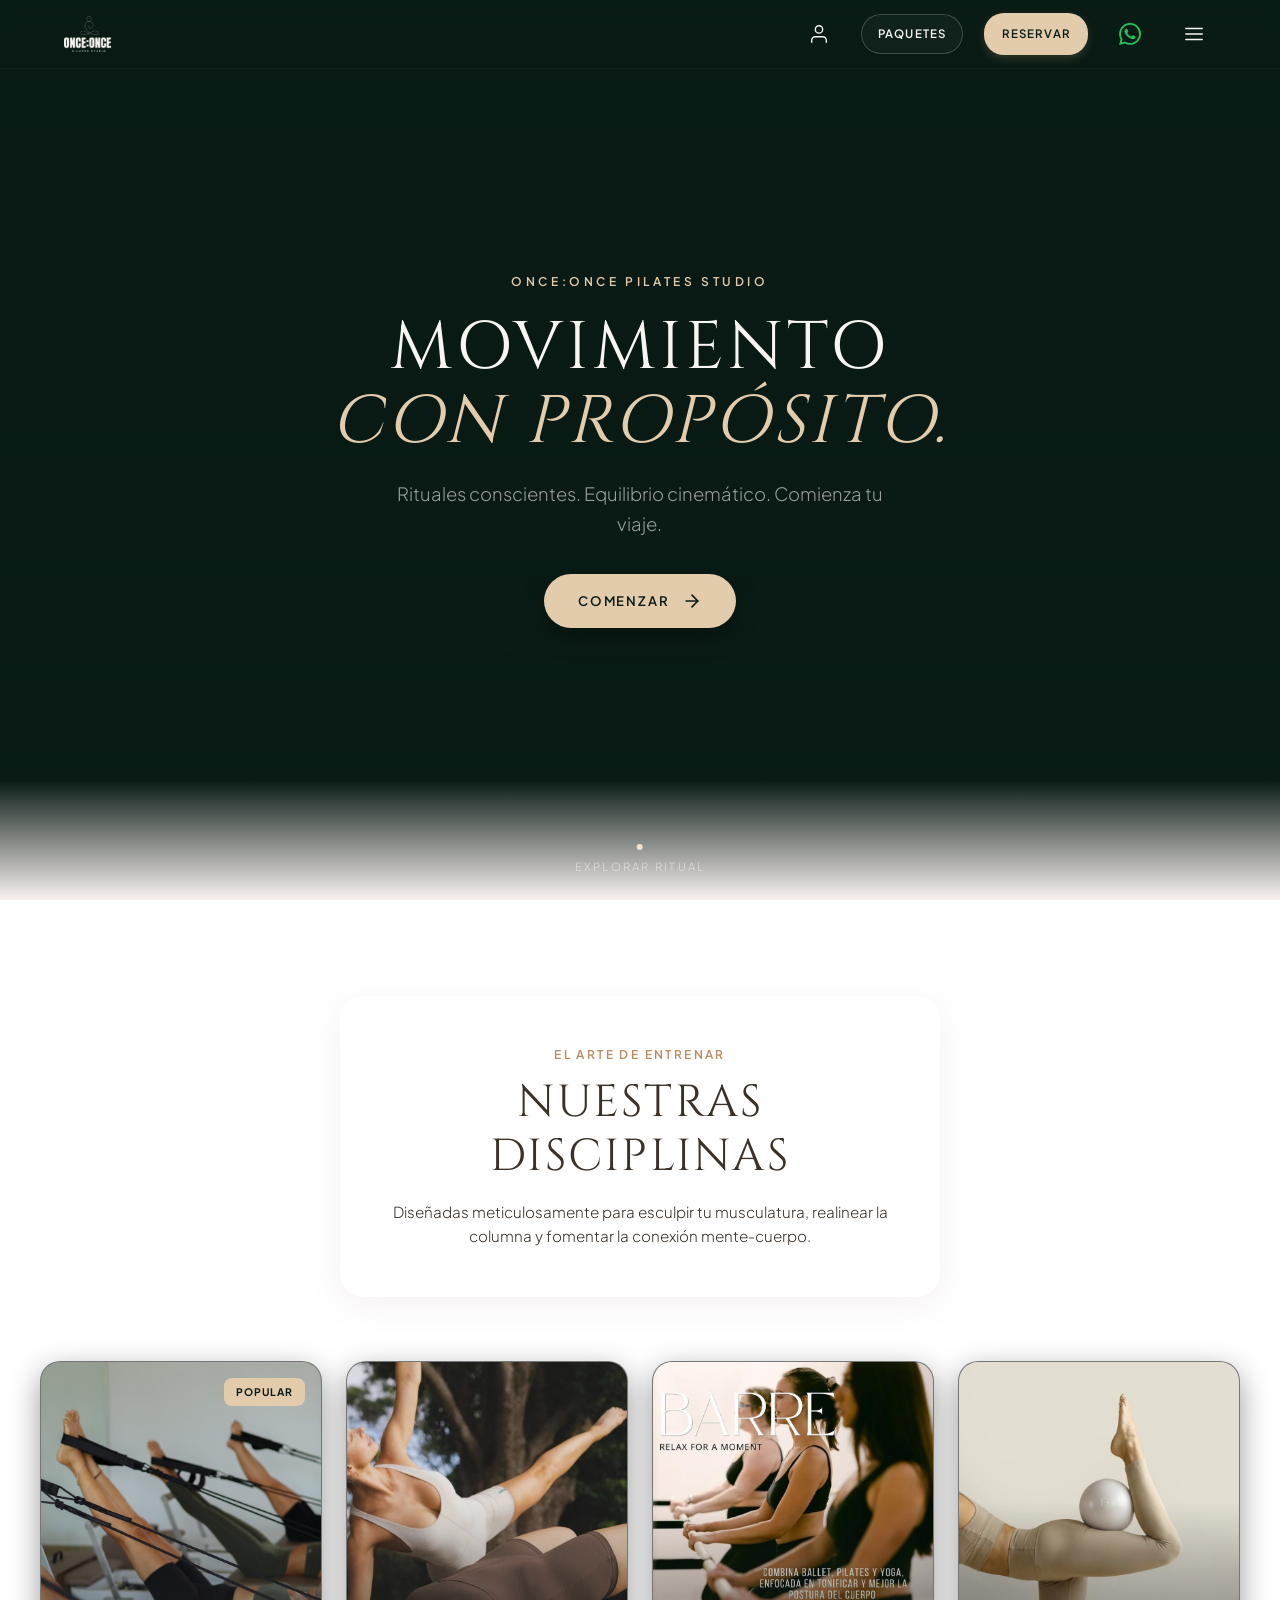
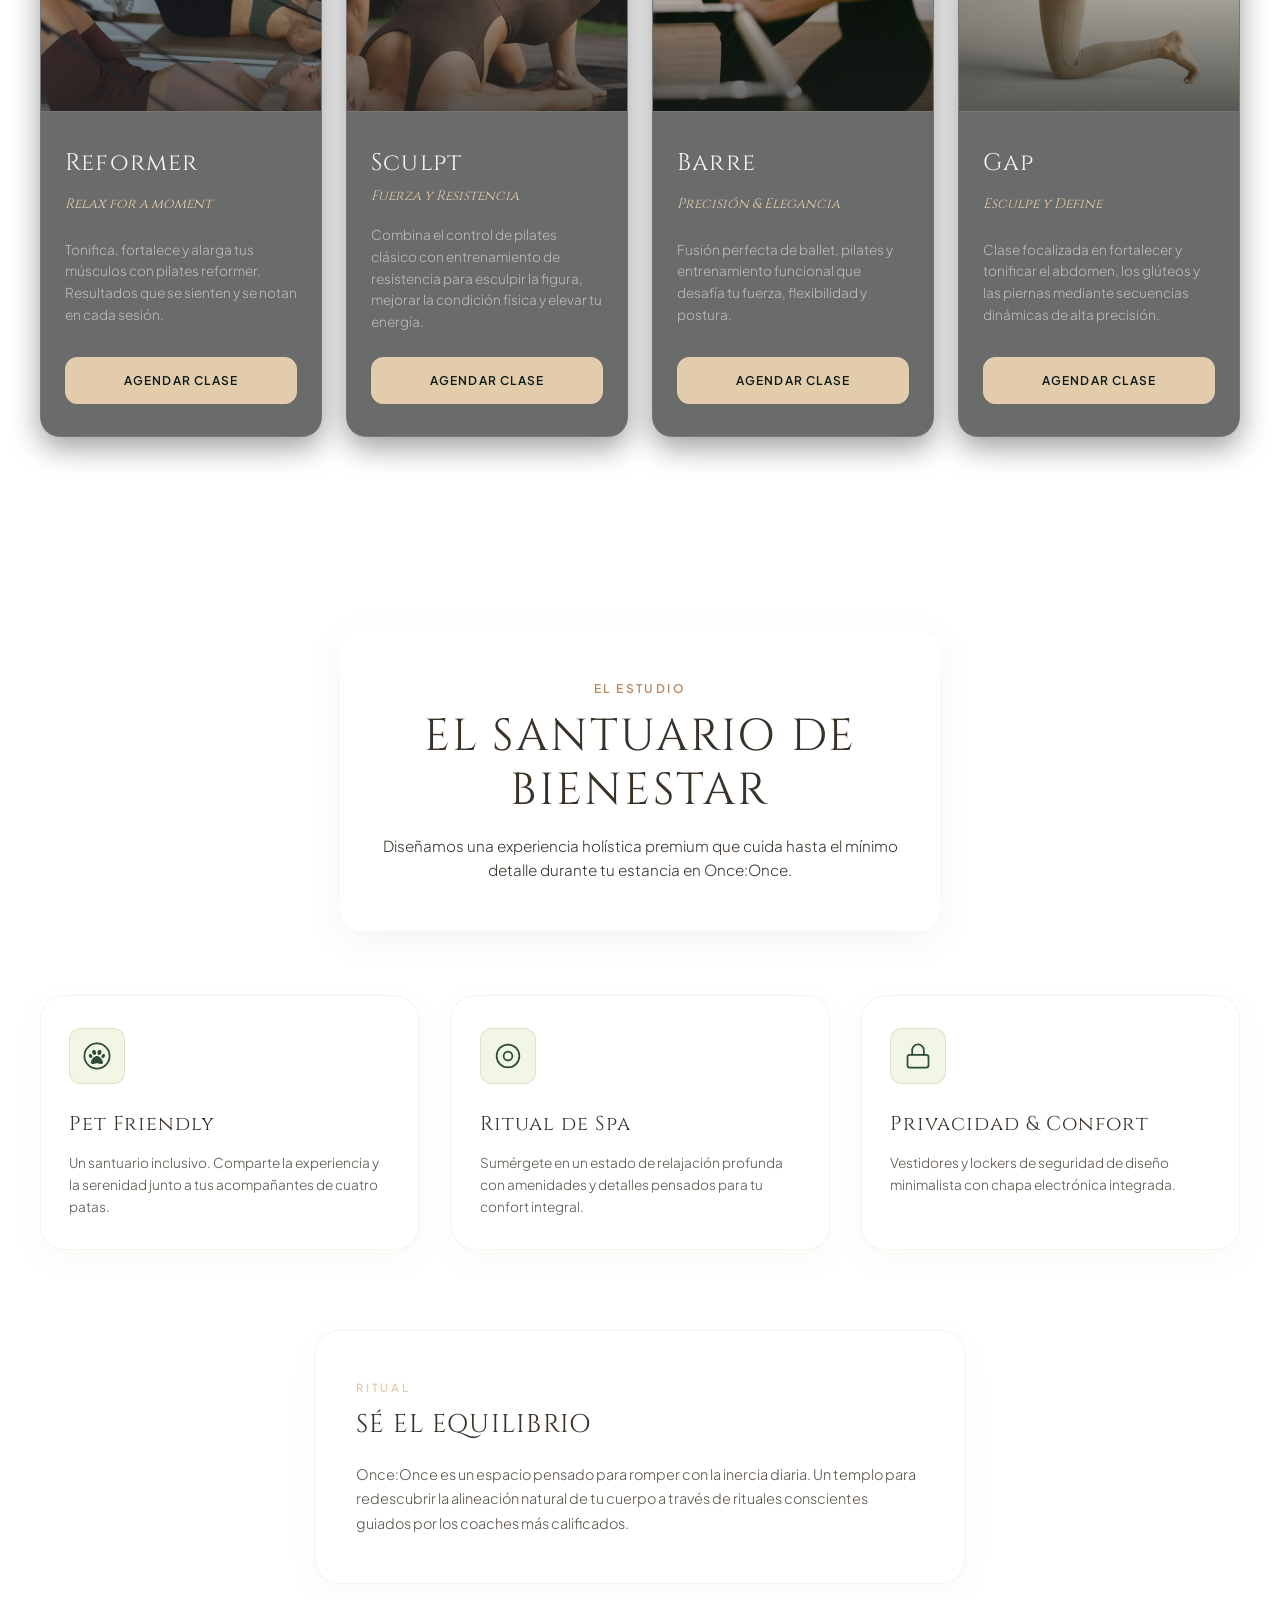
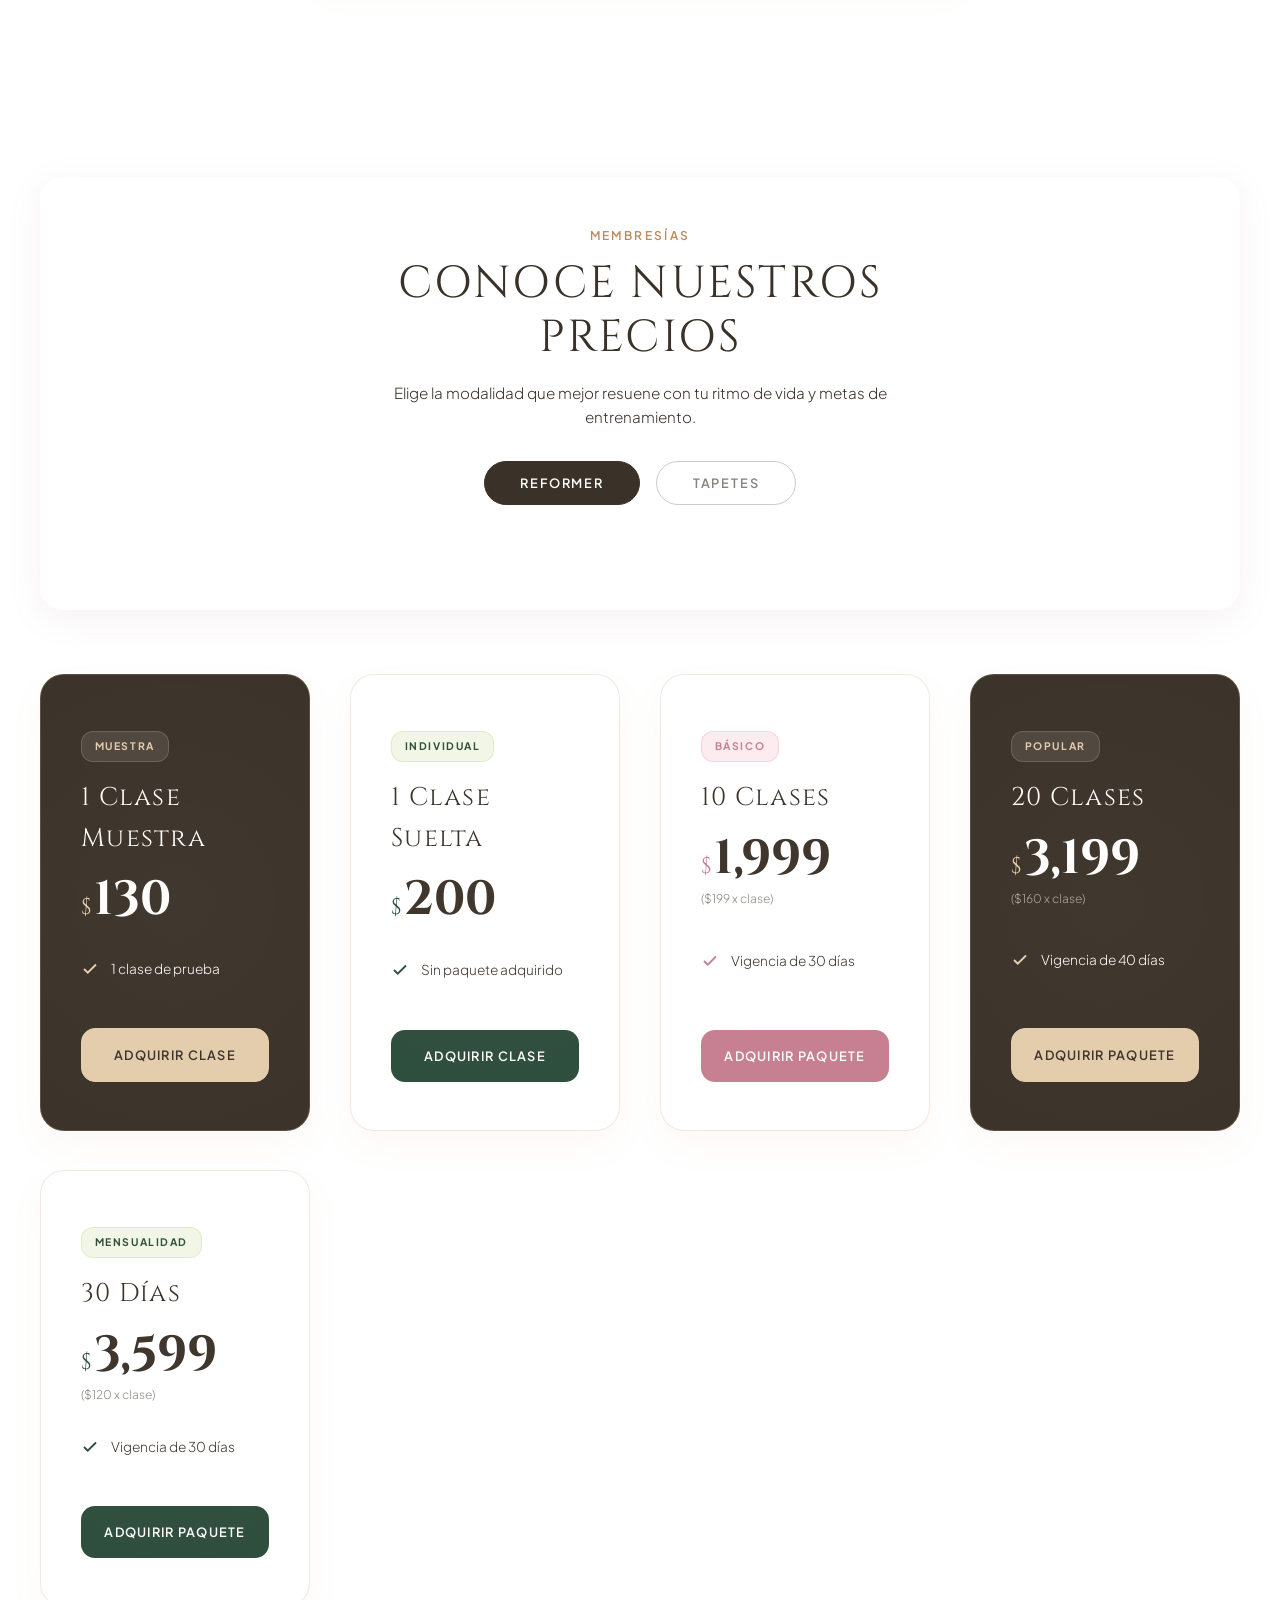
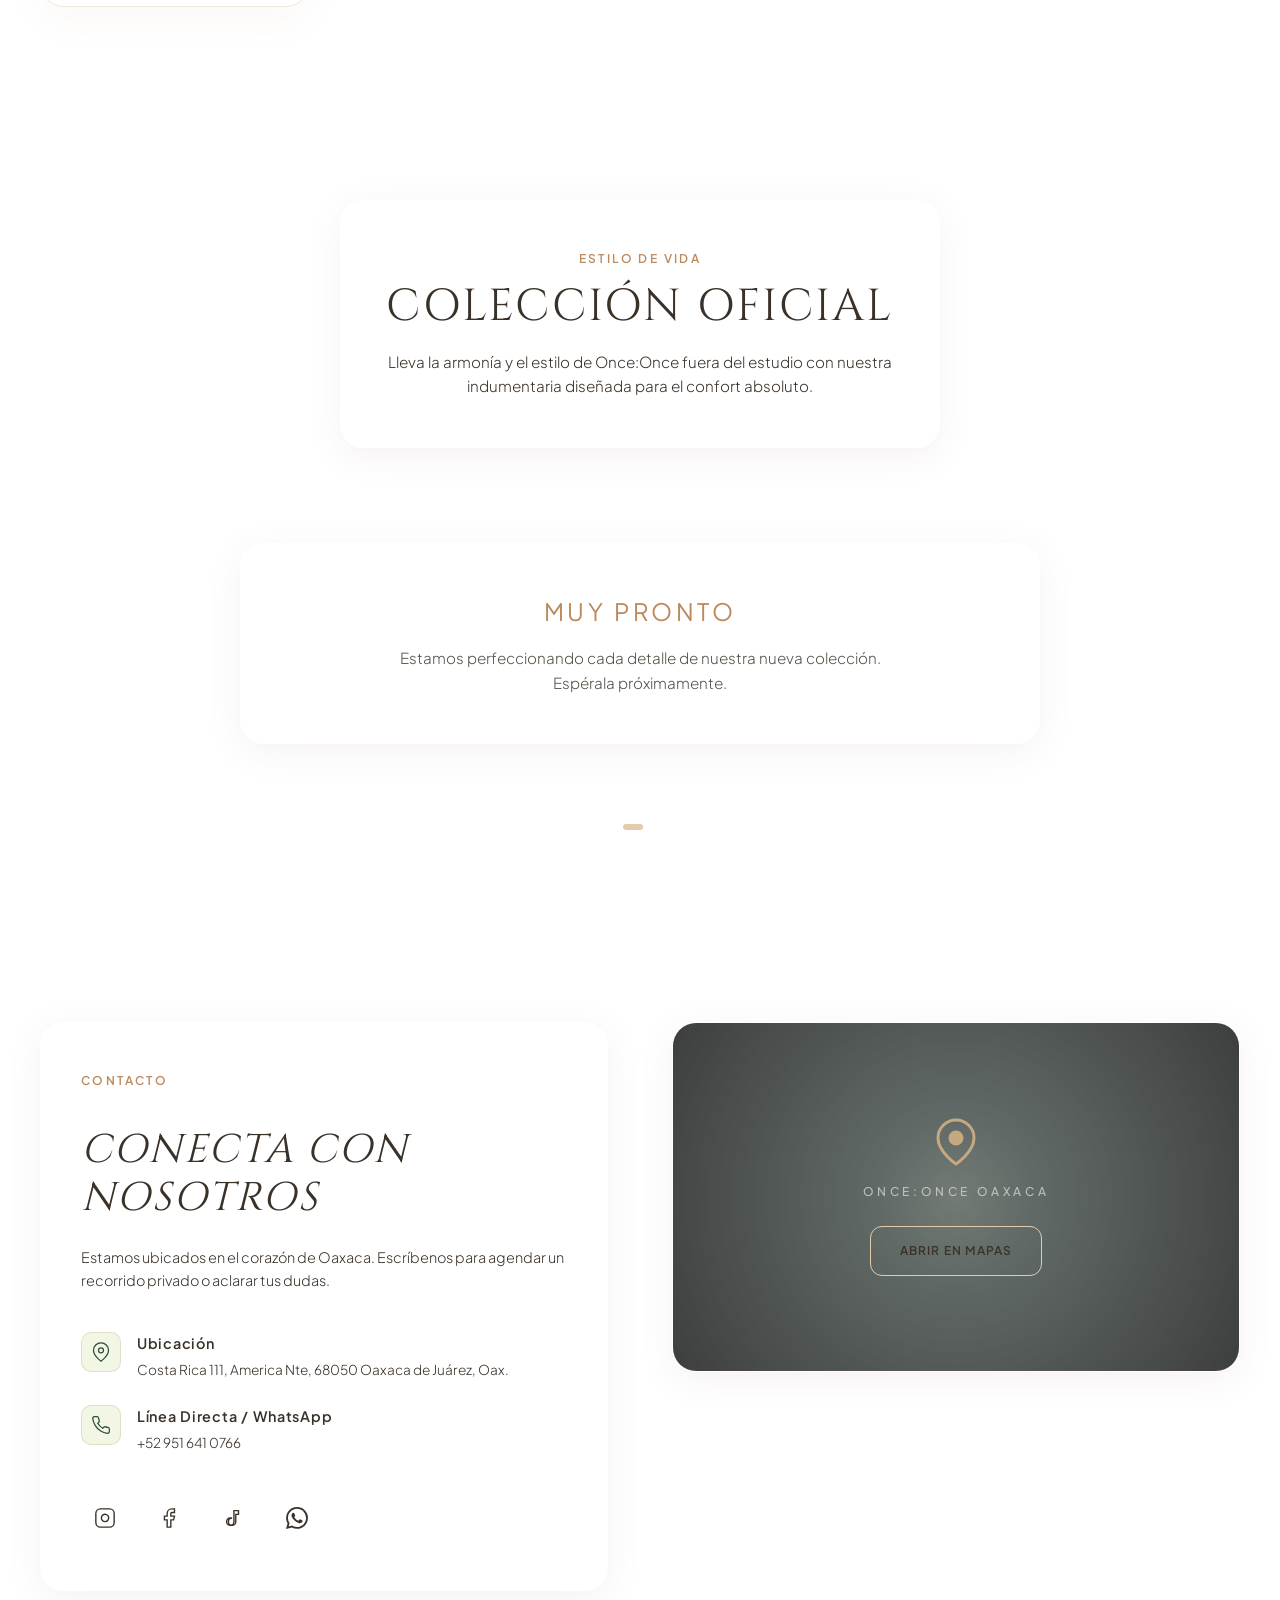
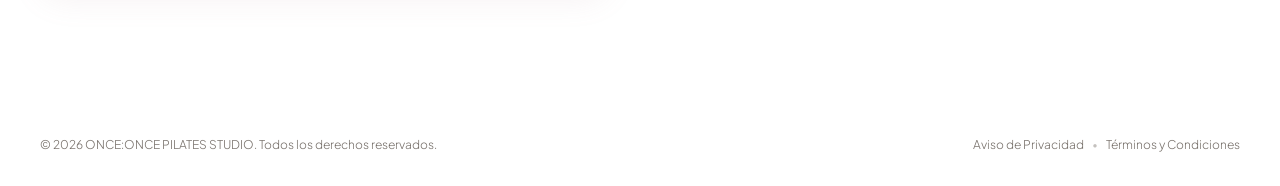
==== index.html @ 689f76f0 "feat: implementar fondo de canvas animado Aura Cinematica con codigo exacto del usuario" ====
<!DOCTYPE html>
<html lang="es" class="lenis">
<head>
    <meta charset="UTF-8">
    <meta name="viewport" content="width=device-width, initial-scale=1.0, viewport-fit=cover">
    <meta name="description" content="Once:Once Pilates Studio - Un santuario de bienestar físico y mental. Clases exclusivas de Reformer, Barre, Gap y Sculpt en Oaxaca.">
    <title>Once:Once Pilates Studio | Movimiento con Propósito</title>
    
    <!-- Google Fonts: Cinzel (Serif Premium) y Plus Jakarta Sans (Sans-Serif Geométrica) -->
    <link rel="preconnect" href="https://fonts.googleapis.com">
    <link rel="preconnect" href="https://fonts.gstatic.com" crossorigin>
    <link href="https://fonts.googleapis.com/css2?family=Cinzel:wght@400;600;700&family=Plus+Jakarta+Sans:wght@300;400;500;600;700&display=swap" rel="stylesheet">
    
    <!-- Estilos CSS -->
    <link rel="stylesheet" href="assets/sileo.css">
    <link rel="stylesheet" href="index.css?v=2.0">
</head>
<body>
    <!-- Fondo animado canvas -->
    <canvas id="backgroundCanvas"></canvas>
    
    <!-- El grano -->
    <div class="grain-overlay"></div>

    <!-- HEADER PERSISTENTE (Logo ONCE:ONCE en la esquina superior izquierda) -->
    <header class="main-header" id="main-header">
        <div class="header-container">
            <div class="header-logo">
                <a href="#hero" class="logo-link" aria-label="Inicio Once:Once">
                    <img src="assets/logo_white.png" alt="Once:Once Pilates Studio Logo" class="header-logo-img">
                </a>
            </div>
            
            <nav class="header-nav">
                <!-- Perfil (Táctil >= 44px) -->
                <button class="nav-icon-btn" id="btn-profile" aria-label="Perfil de Usuario">
                    <svg viewBox="0 0 24 24" width="22" height="22" fill="none" stroke="currentColor" stroke-width="1.5" stroke-linecap="round" stroke-linejoin="round">
                        <path d="M20 21v-2a4 4 0 0 0-4-4H8a4 4 0 0 0-4 4v2"></path>
                        <circle cx="12" cy="7" r="4"></circle>
                    </svg>
                </button>
                
                <!-- Acceso a Paquetes/Precios -->
                <a href="#paquetes" class="nav-text-link" id="link-nav-packages">PAQUETES</a>

                <!-- Reservar Rápido -->
                <button class="nav-cta-btn" id="btn-quick-book" aria-label="Reservar clase">
                    RESERVAR
                </button>
                
                <!-- WhatsApp Overlay Directo -->
                <a href="https://wa.me/529516410766" target="_blank" class="nav-icon-btn whatsapp-btn" id="btn-whatsapp" aria-label="Contacto por WhatsApp">
                    <svg viewBox="0 0 24 24" width="22" height="22" fill="currentColor">
                        <path d="M17.472 14.382c-.297-.149-1.758-.867-2.03-.967-.273-.099-.471-.148-.67.15-.197.297-.767.966-.94 1.164-.173.199-.347.223-.644.075-.297-.15-1.255-.463-2.39-1.475-.883-.788-1.48-1.761-1.653-2.059-.173-.297-.018-.458.13-.606.134-.133.298-.347.446-.52.149-.174.198-.298.298-.497.099-.198.05-.371-.025-.52-.075-.149-.669-1.612-.916-2.207-.242-.579-.487-.5-.669-.51-.173-.008-.371-.01-.57-.01-.198 0-.52.074-.792.372-.272.297-1.04 1.016-1.04 2.479 0 1.462 1.065 2.875 1.213 3.074.149.198 2.096 3.2 5.077 4.487.709.306 1.262.489 1.694.625.712.227 1.36.195 1.871.118.571-.085 1.758-.719 2.006-1.413.248-.694.248-1.289.173-1.413-.074-.124-.272-.198-.57-.347m-5.421 7.403h-.004a9.87 9.87 0 01-5.031-1.378l-.361-.214-3.741.982.998-3.648-.235-.374a9.86 9.86 0 01-1.51-5.26c.001-5.45 4.436-9.884 9.888-9.884 2.64 0 5.122 1.03 6.988 2.898a9.825 9.825 0 012.893 6.994c-.003 5.45-4.437 9.884-9.885 9.884m8.413-18.297A11.815 11.815 0 0012.05 0C5.495 0 .16 5.335.157 11.892c0 2.096.547 4.142 1.588 5.945L.057 24l6.305-1.654a11.882 11.882 0 005.683 1.448h.005c6.554 0 11.89-5.335 11.893-11.893a11.821 11.821 0 00-3.48-8.413z"/>
                    </svg>
                </a>
                
                <!-- Menú Burger -->
                <button class="nav-icon-btn" id="btn-menu" aria-label="Menú de Navegación">
                    <svg viewBox="0 0 24 24" width="22" height="22" fill="none" stroke="currentColor" stroke-width="1.5" stroke-linecap="round" stroke-linejoin="round">
                        <line x1="3" y1="12" x2="21" y2="12"></line>
                        <line x1="3" y1="6" x2="21" y2="6"></line>
                        <line x1="3" y1="18" x2="21" y2="18"></line>
                    </svg>
                </button>
            </nav>
        </div>
    </header>

    <!-- MENÚ LATERAL (Sleek Glassmorphic Overlay) -->
    <div class="menu-overlay" id="menu-overlay">
        <div class="menu-panel">
            <button class="close-menu-btn" id="btn-close-menu" aria-label="Cerrar menú">
                <svg viewBox="0 0 24 24" width="22" height="22" fill="none" stroke="currentColor" stroke-width="1.5">
                    <line x1="18" y1="6" x2="6" y2="18"></line>
                    <line x1="6" y1="6" x2="18" y2="18"></line>
                </svg>
            </button>
            <div class="menu-links">
                <a href="#hero" class="menu-link-item">Inicio</a>
                <a href="#disciplinas" class="menu-link-item">Disciplinas</a>
                <a href="#filosofia" class="menu-link-item">Santuario</a>
                <a href="#paquetes" class="menu-link-item">Precios</a>
                <a href="#merch" class="menu-link-item">Merchandise</a>
                <a href="#contacto" class="menu-link-item">Contacto</a>
            </div>
            <div class="menu-footer">
                <img src="assets/logo_white.png" alt="Once:Once logo" class="menu-logo-img">
                <p>Oaxaca de Juárez, México</p>
            </div>
        </div>
    </div>

    <!-- MAIN SCROLLABLE CONTAINER -->
    <main>
        
        <!-- HERO SECTION CINEMÁTICO (Optimizado para 100dvh con foto real de Reformer) -->
        <section class="hero-section section-dark" id="hero">
            <div class="hero-bg-container">
                <div class="hero-carousel-container">
                    <img src="assets/hero-bg-1.webp" alt="Once:Once Fondo 1" class="carousel-img">
                    <img src="assets/hero-bg-2.webp" alt="Once:Once Fondo 2" class="carousel-img" loading="lazy">
                    <img src="assets/hero-bg-3.webp" alt="Once:Once Fondo 3" class="carousel-img" loading="lazy">
                    <img src="assets/hero-bg-4.webp" alt="Once:Once Fondo 4" class="carousel-img" loading="lazy">
                    <img src="assets/hero-bg-5.webp" alt="Once:Once Fondo 5" class="carousel-img" loading="lazy">
                    <img src="assets/hero-bg-6.webp" alt="Once:Once Fondo 6" class="carousel-img" loading="lazy">
                    <img src="assets/hero-bg-7.webp" alt="Once:Once Fondo 7" class="carousel-img" loading="lazy">
                    <img src="assets/hero-bg-8.webp" alt="Once:Once Fondo 8" class="carousel-img" loading="lazy">
                </div>
                <div class="hero-overlay-dark"></div>
            </div>
            
            <div class="hero-content">
                <span class="hero-badge animate-fade-up">ONCE:ONCE PILATES STUDIO</span>
                <h1 class="hero-title animate-fade-up">MOVIMIENTO<br><span class="highlight-serif">CON PROPÓSITO.</span></h1>
                <p class="hero-subtitle animate-fade-up-delayed">Rituales conscientes. Equilibrio cinemático. Comienza tu viaje.</p>
                <div class="hero-actions animate-fade-up-more">
                    <button class="primary-cta-btn" id="btn-hero-cta">
                        COMENZAR
                        <svg class="cta-arrow" viewBox="0 0 24 24" width="20" height="20" fill="none" stroke="currentColor" stroke-width="2" stroke-linecap="round" stroke-linejoin="round">
                            <line x1="5" y1="12" x2="19" y2="12"></line>
                            <polyline points="12 5 19 12 12 19"></polyline>
                        </svg>
                    </button>
                </div>
            </div>
            
            <!-- Indicador visual de zona segura del WebView -->
            <div class="safe-area-indicator">
                <span class="safe-dot"></span>
                <span class="safe-label">Explorar Ritual</span>
            </div>
        </section>

        <!-- SECCIÓN DE DISCIPLINAS (Recortes reales: Barre, Reformer, Mat) -->
        <section class="disciplines-section" id="disciplinas">
            <div class="section-container">
                <div class="section-header glass-panel scroll-reveal">
                    <span class="section-tag">EL ARTE DE ENTRENAR</span>
                    <h2 class="section-title">NUESTRAS DISCIPLINAS</h2>
                    <p class="section-description">Diseñadas meticulosamente para esculpir tu musculatura, realinear la columna y fomentar la conexión mente-cuerpo.</p>
                </div>

                <div class="disciplines-grid">
                    
                    <!-- Disciplina 1: REFORMER -->
                    <div class="discipline-card scroll-reveal">
                        <div class="discipline-img-wrapper">
                            <img src="assets/reformer.jpg" alt="Pilates Reformer en Once:Once" class="discipline-img">
                            <div class="discipline-overlay"></div>
                            <div class="discipline-badge">Popular</div>
                        </div>
                        <div class="discipline-info">
                            <h3 class="discipline-name">Reformer</h3>
                            <p class="discipline-tagline">Relax for a moment</p>
                            <p class="discipline-text">Tonifica, fortalece y alarga tus músculos con pilates reformer. Resultados que se sienten y se notan en cada sesión.</p>
                            <button class="discipline-cta-btn open-booking-btn">Agendar Clase</button>
                        </div>
                    </div>

                    <!-- Disciplina 2: SCULPT -->
                    <div class="discipline-card scroll-reveal">
                        <div class="discipline-img-wrapper">
                            <img src="assets/sculpt.jpg" alt="Pilates Sculpt en Once:Once" class="discipline-img">
                            <div class="discipline-overlay"></div>
                        </div>
                        <div class="discipline-info">
                            <h3 class="discipline-name">Sculpt</h3>
                            <p class="discipline-tagline">Fuerza y Resistencia</p>
                            <p class="discipline-text">Combina el control de pilates clásico con entrenamiento de resistencia para esculpir la figura, mejorar la condición física y elevar tu energía.</p>
                            <button class="discipline-cta-btn open-booking-btn">Agendar Clase</button>
                        </div>
                    </div>

                    <!-- Disciplina 3: BARRE -->
                    <div class="discipline-card scroll-reveal">
                        <div class="discipline-img-wrapper">
                            <img src="assets/barre.jpg" alt="Barre en Once:Once" class="discipline-img">
                            <div class="discipline-overlay"></div>
                        </div>
                        <div class="discipline-info">
                            <h3 class="discipline-name">Barre</h3>
                            <p class="discipline-tagline">Precisión & Elegancia</p>
                            <p class="discipline-text">Fusión perfecta de ballet, pilates y entrenamiento funcional que desafía tu fuerza, flexibilidad y postura.</p>
                            <button class="discipline-cta-btn open-booking-btn">Agendar Clase</button>
                        </div>
                    </div>

                    <!-- Disciplina 4: GAP -->
                    <div class="discipline-card scroll-reveal">
                        <div class="discipline-img-wrapper">
                            <img src="assets/gap.jpg" alt="GAP Pilates en Once:Once" class="discipline-img">
                            <div class="discipline-overlay"></div>
                        </div>
                        <div class="discipline-info">
                            <h3 class="discipline-name">Gap</h3>
                            <p class="discipline-tagline">Esculpe y Define</p>
                            <p class="discipline-text">Clase focalizada en fortalecer y tonificar el abdomen, los glúteos y las piernas mediante secuencias dinámicas de alta precisión.</p>
                            <button class="discipline-cta-btn open-booking-btn">Agendar Clase</button>
                        </div>
                    </div>

                </div>
            </div>
        </section>

        <!-- FILOSOFÍA Y BENEFICIOS (Intersection Observer native CSS effects) -->
        <section class="philosophy-section" id="filosofia">
            <div class="section-container">
                <div class="section-header glass-panel scroll-reveal">
                    <span class="section-tag">EL ESTUDIO</span>
                    <h2 class="section-title">EL SANTUARIO DE BIENESTAR</h2>
                    <p class="section-description">Diseñamos una experiencia holística premium que cuida hasta el mínimo detalle durante tu estancia en Once:Once.</p>
                </div>

                <div class="philosophy-grid">
                    <!-- Tarjeta de Beneficio 1 (Pet Friendly) -->
                    <div class="benefit-card scroll-reveal">
                        <div class="benefit-icon">
                            <svg viewBox="0 0 512 512" width="28" height="28" fill="none" stroke="currentColor" stroke-linecap="round" stroke-linejoin="round">
                                <circle cx="256" cy="256" r="230" stroke-width="32" />
                                <g transform="translate(106, 125) scale(0.58)">
                                    <path d="M226.5 92.9c14.3 42.9-.3 86.2-32.6 96.8s-70.1-15.6-84.4-58.5s.3-86.2 32.6-96.8s70.1 15.6 84.4 58.5zM100.4 198.6c18.9 32.4 14.3 70.1-10.2 84.1s-59.7-.9-78.5-33.3S-2.7 179.3 21.8 165.3s59.7 .9 78.5 33.3zM69.2 401.2C121.6 259.9 214.7 224 256 224s134.4 35.9 186.8 177.2c3.6 9.7 5.2 20.1 5.2 30.5v1.6c0 25.8-20.9 46.7-46.7 46.7c-11.5 0-22.9-1.4-34-4.2l-88-22c-15.3-3.8-31.3-3.8-46.6 0l-88 22c-11.1 2.8-22.5 4.2-34 4.2C84.9 480 64 459.1 64 433.3v-1.6c0-10.4 1.6-20.8 5.2-30.5zM421.8 282.7c-24.5-14-29.1-51.7-10.2-84.1s54-47.3 78.5-33.3s29.1 51.7 10.2 84.1s-54 47.3-78.5 33.3zM310.1 189.7c-32.3-10.6-46.9-53.9-32.6-96.8s50.1-71.1 84.4-58.5s46.9 53.9 32.6 96.8s-50.1 71.1-84.4 58.5z" fill="currentColor" stroke="none" />
                                </g>
                            </svg>
                        </div>
                        <h3 class="benefit-title">Pet Friendly</h3>
                        <p class="benefit-text">Un santuario inclusivo. Comparte la experiencia y la serenidad junto a tus acompañantes de cuatro patas.</p>
                    </div>

                    <!-- Tarjeta de Beneficio 2 (Arquitectura Orgánica - Removida) -->

                    <!-- Tarjeta de Beneficio 3 (Bebidas y Té) -->
                    <div class="benefit-card scroll-reveal">
                        <div class="benefit-icon">
                            <svg viewBox="0 0 24 24" width="28" height="28" fill="none" stroke="currentColor" stroke-width="1.5" stroke-linecap="round" stroke-linejoin="round">
                                <path d="M12 2.25c-5.385 0-9.75 4.365-9.75 9.75s4.365 9.75 9.75 9.75 9.75-4.365 9.75-9.75S17.385 2.25 12 2.25z"></path>
                                <path d="M12 8.25c-2.07 0-3.75 1.68-3.75 3.75s1.68 3.75 3.75 3.75 3.75-1.68 3.75-3.75-1.68-3.75-3.75-3.75z"></path>
                            </svg>
                        </div>
                        <h3 class="benefit-title">Ritual de Spa</h3>
                        <p class="benefit-text">Sumérgete en un estado de relajación profunda con amenidades y detalles pensados para tu confort integral.</p>
                    </div>

                    <!-- Tarjeta de Beneficio 4 (Lockers y Privacidad) -->
                    <div class="benefit-card scroll-reveal">
                        <div class="benefit-icon">
                            <svg viewBox="0 0 24 24" width="28" height="28" fill="none" stroke="currentColor" stroke-width="1.5" stroke-linecap="round" stroke-linejoin="round">
                                <rect x="3" y="11" width="18" height="11" rx="2" ry="2"></rect>
                                <path d="M7 11V7a5 5 0 0 1 10 0v4"></path>
                            </svg>
                        </div>
                        <h3 class="benefit-title">Privacidad & Confort</h3>
                        <p class="benefit-text">Vestidores y lockers de seguridad de diseño minimalista con chapa electrónica integrada.</p>
                    </div>
                </div>

                <!-- Detalle Visual de Pilates Reformer (Sin imagen y centrado) -->
                <div class="studio-detail-block scroll-reveal" style="display: flex; justify-content: center;">
                    <div class="studio-text-card content-card" style="max-width: 650px; width: 100%;">
                        <span class="card-tag">RITUAL</span>
                        <h3 class="card-title">SÉ EL EQUILIBRIO</h3>
                        <p class="card-text">Once:Once es un espacio pensado para romper con la inercia diaria. Un templo para redescubrir la alineación natural de tu cuerpo a través de rituales conscientes guiados por los coaches más calificados.</p>
                    </div>
                </div>
            </div>
        </section>

        <!-- PAQUETES (Tarjetas Glassmorphic de Contraste Alto) -->
        <section class="packages-section" id="paquetes">
            <div class="section-container">
                <div class="glass-panel scroll-reveal" style="margin-bottom: 4rem;">
                    <div class="section-header" style="margin-bottom: 2rem;">
                        <span class="section-tag">MEMBRESÍAS</span>
                        <h2 class="section-title">CONOCE NUESTROS PRECIOS</h2>
                        <p class="section-description">Elige la modalidad que mejor resuene con tu ritmo de vida y metas de entrenamiento.</p>
                    </div>

                    <div class="packages-tabs">
                        <button class="tab-btn active" data-tab="reformer">REFORMER</button>
                        <button class="tab-btn" data-tab="tapetes">TAPETES</button>
                    </div>
                </div>

                <!-- Contenido General de Paquetes -->
                <div class="packages-grid" data-tab-content="reformer">
                    <!-- Paquete 1: 1 Clase Muestra -->
                    <div class="package-card sapphire-card scroll-reveal">
                        <div class="card-glow"></div>
                        <div class="package-header">
                            <span class="package-badge">MUESTRA</span>
                            <h3 class="package-name">1 Clase Muestra</h3>
                            <div class="package-price">
                                <span class="price-currency">$</span>
                                <span class="price-amount">130</span>
                            </div>
                        </div>
                        <ul class="package-features">
                            <li>
                                <svg class="check-icon" viewBox="0 0 24 24" width="18" height="18" fill="none" stroke="currentColor" stroke-width="2.5"><polyline points="20 6 9 17 4 12"></polyline></svg>
                                1 clase de prueba
                            </li>
                        </ul>
                        <div class="package-action">
                            <button class="package-btn btn-sapphire" data-package-category="General" data-package-name="1 Clase Muestra" data-package-price="130">ADQUIRIR CLASE</button>
                        </div>
                    </div>

                    <!-- Paquete 2: 1 Clase Suelta -->
                    <div class="package-card emerald-card scroll-reveal">
                        <div class="card-glow"></div>
                        <div class="package-header">
                            <span class="package-badge">INDIVIDUAL</span>
                            <h3 class="package-name">1 Clase Suelta</h3>
                            <div class="package-price">
                                <span class="price-currency">$</span>
                                <span class="price-amount">200</span>
                            </div>
                        </div>
                        <ul class="package-features">
                            <li>
                                <svg class="check-icon" viewBox="0 0 24 24" width="18" height="18" fill="none" stroke="currentColor" stroke-width="2.5"><polyline points="20 6 9 17 4 12"></polyline></svg>
                                Sin paquete adquirido
                            </li>
                        </ul>
                        <div class="package-action">
                            <button class="package-btn btn-emerald" data-package-category="General" data-package-name="1 Clase Suelta" data-package-price="200">ADQUIRIR CLASE</button>
                        </div>
                    </div>

                    <!-- Paquete 3: 10 Clases -->
                    <div class="package-card gold-card scroll-reveal">
                        <div class="card-glow"></div>
                        <div class="package-header">
                            <span class="package-badge">BÁSICO</span>
                            <h3 class="package-name">10 Clases</h3>
                            <div class="package-price">
                                <span class="price-currency">$</span>
                                <span class="price-amount">1,999</span>
                            </div>
                            <span class="price-sub">($199 x clase)</span>
                        </div>
                        <ul class="package-features">
                            <li>
                                <svg class="check-icon" viewBox="0 0 24 24" width="18" height="18" fill="none" stroke="currentColor" stroke-width="2.5"><polyline points="20 6 9 17 4 12"></polyline></svg>
                                Vigencia de 30 días
                            </li>
                        </ul>
                        <div class="package-action">
                            <button class="package-btn btn-gold" data-package-category="General" data-package-name="10 Clases" data-package-price="1,999">ADQUIRIR PAQUETE</button>
                        </div>
                    </div>

                    <!-- Paquete 4: 20 Clases -->
                    <div class="package-card sapphire-card scroll-reveal">
                        <div class="card-glow"></div>
                        <div class="package-header">
                            <span class="package-badge">POPULAR</span>
                            <h3 class="package-name">20 Clases</h3>
                            <div class="package-price">
                                <span class="price-currency">$</span>
                                <span class="price-amount">3,199</span>
                            </div>
                            <span class="price-sub">($160 x clase)</span>
                        </div>
                        <ul class="package-features">
                            <li>
                                <svg class="check-icon" viewBox="0 0 24 24" width="18" height="18" fill="none" stroke="currentColor" stroke-width="2.5"><polyline points="20 6 9 17 4 12"></polyline></svg>
                                Vigencia de 40 días
                            </li>
                        </ul>
                        <div class="package-action">
                            <button class="package-btn btn-sapphire" data-package-category="General" data-package-name="20 Clases" data-package-price="3,199">ADQUIRIR PAQUETE</button>
                        </div>
                    </div>

                    <!-- Paquete 5: Mensualidad -->
                    <div class="package-card emerald-card scroll-reveal">
                        <div class="card-glow"></div>
                        <div class="package-header">
                            <span class="package-badge">MENSUALIDAD</span>
                            <h3 class="package-name">30 Días</h3>
                            <div class="package-price">
                                <span class="price-currency">$</span>
                                <span class="price-amount">3,599</span>
                            </div>
                            <span class="price-sub">($120 x clase)</span>
                        </div>
                        <ul class="package-features">
                            <li>
                                <svg class="check-icon" viewBox="0 0 24 24" width="18" height="18" fill="none" stroke="currentColor" stroke-width="2.5"><polyline points="20 6 9 17 4 12"></polyline></svg>
                                Vigencia de 30 días
                            </li>
                        </ul>
                        <div class="package-action">
                            <button class="package-btn btn-emerald" data-package-category="General" data-package-name="30 Días Mensualidad" data-package-price="3,599">ADQUIRIR PAQUETE</button>
                        </div>
                    </div>
                </div>

                <!-- Contenido Tapetes (Idéntico a Reformer según imagen de precios) -->
                <div class="packages-grid hidden" data-tab-content="tapetes">
                    <!-- Paquete 1: 1 Clase Muestra -->
                    <div class="package-card sapphire-card scroll-reveal">
                        <div class="card-glow"></div>
                        <div class="package-header">
                            <span class="package-badge">MUESTRA</span>
                            <h3 class="package-name">1 Clase Muestra</h3>
                            <div class="package-price">
                                <span class="price-currency">$</span>
                                <span class="price-amount">130</span>
                            </div>
                        </div>
                        <ul class="package-features">
                            <li>
                                <svg class="check-icon" viewBox="0 0 24 24" width="18" height="18" fill="none" stroke="currentColor" stroke-width="2.5"><polyline points="20 6 9 17 4 12"></polyline></svg>
                                1 clase de prueba
                            </li>
                        </ul>
                        <div class="package-action">
                            <button class="package-btn btn-sapphire" data-package-category="General" data-package-name="1 Clase Muestra" data-package-price="130">ADQUIRIR CLASE</button>
                        </div>
                    </div>

                    <!-- Paquete 2: 1 Clase Suelta -->
                    <div class="package-card emerald-card scroll-reveal">
                        <div class="card-glow"></div>
                        <div class="package-header">
                            <span class="package-badge">INDIVIDUAL</span>
                            <h3 class="package-name">1 Clase Suelta</h3>
                            <div class="package-price">
                                <span class="price-currency">$</span>
                                <span class="price-amount">200</span>
                            </div>
                        </div>
                        <ul class="package-features">
                            <li>
                                <svg class="check-icon" viewBox="0 0 24 24" width="18" height="18" fill="none" stroke="currentColor" stroke-width="2.5"><polyline points="20 6 9 17 4 12"></polyline></svg>
                                Sin paquete adquirido
                            </li>
                        </ul>
                        <div class="package-action">
                            <button class="package-btn btn-emerald" data-package-category="General" data-package-name="1 Clase Suelta" data-package-price="200">ADQUIRIR CLASE</button>
                        </div>
                    </div>

                    <!-- Paquete 3: 10 Clases -->
                    <div class="package-card gold-card scroll-reveal">
                        <div class="card-glow"></div>
                        <div class="package-header">
                            <span class="package-badge">BÁSICO</span>
                            <h3 class="package-name">10 Clases</h3>
                            <div class="package-price">
                                <span class="price-currency">$</span>
                                <span class="price-amount">1,999</span>
                            </div>
                            <span class="price-sub">($199 x clase)</span>
                        </div>
                        <ul class="package-features">
                            <li>
                                <svg class="check-icon" viewBox="0 0 24 24" width="18" height="18" fill="none" stroke="currentColor" stroke-width="2.5"><polyline points="20 6 9 17 4 12"></polyline></svg>
                                Política de compra: dentro de los 30 días
                            </li>
                        </ul>
                        <div class="package-action">
                            <button class="package-btn btn-gold" data-package-category="General" data-package-name="10 Clases" data-package-price="1,999">ADQUIRIR PAQUETE</button>
                        </div>
                    </div>

                    <!-- Paquete 4: 20 Clases -->
                    <div class="package-card sapphire-card scroll-reveal">
                        <div class="card-glow"></div>
                        <div class="package-header">
                            <span class="package-badge">POPULAR</span>
                            <h3 class="package-name">20 Clases</h3>
                            <div class="package-price">
                                <span class="price-currency">$</span>
                                <span class="price-amount">3,199</span>
                            </div>
                            <span class="price-sub">($160 x clase)</span>
                        </div>
                        <ul class="package-features">
                            <li>
                                <svg class="check-icon" viewBox="0 0 24 24" width="18" height="18" fill="none" stroke="currentColor" stroke-width="2.5"><polyline points="20 6 9 17 4 12"></polyline></svg>
                                Política de compra: dentro de los 40 días
                            </li>
                        </ul>
                        <div class="package-action">
                            <button class="package-btn btn-sapphire" data-package-category="General" data-package-name="20 Clases" data-package-price="3,199">ADQUIRIR PAQUETE</button>
                        </div>
                    </div>

                    <!-- Paquete 5: Mensualidad -->
                    <div class="package-card emerald-card scroll-reveal">
                        <div class="card-glow"></div>
                        <div class="package-header">
                            <span class="package-badge">MENSUALIDAD</span>
                            <h3 class="package-name">30 Días</h3>
                            <div class="package-price">
                                <span class="price-currency">$</span>
                                <span class="price-amount">3,599</span>
                            </div>
                            <span class="price-sub">($120 x clase)</span>
                        </div>
                        <ul class="package-features">
                            <li>
                                <svg class="check-icon" viewBox="0 0 24 24" width="18" height="18" fill="none" stroke="currentColor" stroke-width="2.5"><polyline points="20 6 9 17 4 12"></polyline></svg>
                                Vigencia de 30 días
                            </li>
                        </ul>
                        <div class="package-action">
                            <button class="package-btn btn-emerald" data-package-category="General" data-package-name="30 Días Mensualidad" data-package-price="3,599">ADQUIRIR PAQUETE</button>
                        </div>
                    </div>
                </div>
            </div>
        </section>

        <!-- COLECCIÓN MERCH (Carrusel Horizontal con Fotos optimizadas) -->
        <section class="merch-section" id="merch">
            <div class="section-container">
                <div class="section-header glass-panel scroll-reveal">
                    <span class="section-tag">ESTILO DE VIDA</span>
                    <h2 class="section-title">COLECCIÓN OFICIAL</h2>
                    <p class="section-description">Lleva la armonía y el estilo de Once:Once fuera del estudio con nuestra indumentaria diseñada para el confort absoluto.</p>
                </div>

                <div class="merch-carousel-wrapper scroll-reveal">
                    <div class="merch-carousel" id="merch-carousel">
                        <!-- Estado: Próximamente -->
                        <div class="merch-coming-soon">
                            <h3 class="coming-soon-title">MUY PRONTO</h3>
                            <p class="coming-soon-desc">Estamos perfeccionando cada detalle de nuestra nueva colección. Espérala próximamente.</p>
                        </div>

                    </div>
                    
                    <!-- Controles del carrusel para desktop -->
                    <div class="carousel-indicators">
                        <span class="indicator active" data-slide="0"></span>
                        <span class="indicator" data-slide="1"></span>
                    </div>
                </div>
            </div>
        </section>

        <!-- CONTACTO & FOOTER (Integración Inmersiva con Contraste Elevado) -->
        <section class="contact-section" id="contacto">
            <div class="section-container">
                <div class="contact-grid scroll-reveal">
                    
                    <!-- Información de Contacto -->
                    <div class="contact-info glass-panel">
                        <span class="section-tag">CONTACTO</span>
                        <h2 class="contact-title highlight-serif">CONECTA CON NOSOTROS</h2>
                        <p class="contact-intro">Estamos ubicados en el corazón de Oaxaca. Escríbenos para agendar un recorrido privado o aclarar tus dudas.</p>
                        
                        <div class="contact-details">
                            <div class="contact-item">
                                <div class="contact-icon">
                                    <svg viewBox="0 0 24 24" width="20" height="20" fill="none" stroke="currentColor" stroke-width="1.5"><path d="M21 10c0 7-9 13-9 13s-9-6-9-13a9 9 0 0 1 18 0z"></path><circle cx="12" cy="10" r="3"></circle></svg>
                                </div>
                                <div class="contact-text">
                                    <h4>Ubicación</h4>
                                    <p>Costa Rica 111, America Nte, 68050 Oaxaca de Juárez, Oax.</p>
                                </div>
                            </div>
                            
                            <div class="contact-item">
                                <div class="contact-icon">
                                    <svg viewBox="0 0 24 24" width="20" height="20" fill="none" stroke="currentColor" stroke-width="1.5"><path d="M22 16.92v3a2 2 0 0 1-2.18 2 19.79 19.79 0 0 1-8.63-3.07 19.5 19.5 0 0 1-6-6 19.79 19.79 0 0 1-3.07-8.67A2 2 0 0 1 4.11 2h3a2 2 0 0 1 2 1.72 12.84 12.84 0 0 0 .7 2.81 2 2 0 0 1-.45 2.11L8.09 9.91a16 16 0 0 0 6 6l1.27-1.27a2 2 0 0 1 2.11-.45 12.84 12.84 0 0 0 2.81.7A2 2 0 0 1 22 16.92z"></path></svg>
                                </div>
                                <div class="contact-text">
                                    <h4>Línea Directa / WhatsApp</h4>
                                    <p><a href="tel:529516410766" class="contact-link">+52 951 641 0766</a></p>
                                </div>
                            </div>
                        </div>

                        <!-- Enlaces Sociales Minimalistas -->
                        <div class="social-links">
                            <a href="https://www.instagram.com/onceoncestudios?igsh=MW4xc3NwOWJ5bzh3NA==" target="_blank" class="social-icon-btn" aria-label="Instagram">
                                <svg viewBox="0 0 24 24" width="22" height="22" fill="none" stroke="currentColor" stroke-width="1.5"><rect x="2" y="2" width="20" height="20" rx="5" ry="5"></rect><path d="M16 11.37A4 4 0 1 1 12.63 8 4 4 0 0 1 16 11.37z"></path><line x1="17.5" y1="6.5" x2="17.51" y2="6.5"></line></svg>
                            </a>
                            <a href="https://facebook.com" target="_blank" class="social-icon-btn" aria-label="Facebook">
                                <svg viewBox="0 0 24 24" width="22" height="22" fill="none" stroke="currentColor" stroke-width="1.5"><path d="M18 2h-3a5 5 0 0 0-5 5v3H7v4h3v8h4v-8h3l1-4h-4V7a1 1 0 0 1 1-1h3z"></path></svg>
                            </a>
                            <a href="https://tiktok.com" target="_blank" class="social-icon-btn" aria-label="TikTok">
                                <svg viewBox="0 0 24 24" width="22" height="22" fill="none" stroke="currentColor" stroke-width="1.5"><path d="M9 12a4 4 0 1 0 4 4V4h5v4h-3v8a4 4 0 0 1-4 4 4 4 0 0 1-4-4 4 4 0 0 1 4-4z"></path></svg>
                            </a>
                            <a href="https://wa.me/529516410766" target="_blank" class="social-icon-btn" aria-label="WhatsApp">
                                <svg viewBox="0 0 24 24" width="22" height="22" fill="currentColor">
                                    <path d="M17.472 14.382c-.297-.149-1.758-.867-2.03-.967-.273-.099-.471-.148-.67.15-.197.297-.767.966-.94 1.164-.173.199-.347.223-.644.075-.297-.15-1.255-.463-2.39-1.475-.883-.788-1.48-1.761-1.653-2.059-.173-.297-.018-.458.13-.606.134-.133.298-.347.446-.52.149-.174.198-.298.298-.497.099-.198.05-.371-.025-.52-.075-.149-.669-1.612-.916-2.207-.242-.579-.487-.5-.669-.51-.173-.008-.371-.01-.57-.01-.198 0-.52.074-.792.372-.272.297-1.04 1.016-1.04 2.479 0 1.462 1.065 2.875 1.213 3.074.149.198 2.096 3.2 5.077 4.487.709.306 1.262.489 1.694.625.712.227 1.36.195 1.871.118.571-.085 1.758-.719 2.006-1.413.248-.694.248-1.289.173-1.413-.074-.124-.272-.198-.57-.347m-5.421 7.403h-.004a9.87 9.87 0 01-5.031-1.378l-.361-.214-3.741.982.998-3.648-.235-.374a9.86 9.86 0 01-1.51-5.26c.001-5.45 4.436-9.884 9.888-9.884 2.64 0 5.122 1.03 6.988 2.898a9.825 9.825 0 012.893 6.994c-.003 5.45-4.437 9.884-9.885 9.884m8.413-18.297A11.815 11.815 0 0012.05 0C5.495 0 .16 5.335.157 11.892c0 2.096.547 4.142 1.588 5.945L.057 24l6.305-1.654a11.882 11.882 0 005.683 1.448h.005c6.554 0 11.89-5.335 11.893-11.893a11.821 11.821 0 00-3.48-8.413z"/>
                                </svg>
                            </a>
                        </div>
                    </div>

                    <!-- Mapa de Ubicación Estilizado (Fondo Oscuro) -->
                    <div class="contact-map glass-panel">
                        <iframe 
                            class="map-iframe" 
                            src="https://maps.google.com/maps?q=SOMONA%20MEDICAL%20SPA%20Costa%20Rica%20111%20Oaxaca&t=&z=16&ie=UTF8&iwloc=&output=embed" 
                            allowfullscreen="" 
                            loading="lazy" 
                            referrerpolicy="no-referrer-when-downgrade"
                            title="Ubicación de Once Once Pilates en Google Maps">
                        </iframe>
                        <div class="map-overlay">
                            <div class="map-circle-glow"></div>
                            <svg class="map-marker" viewBox="0 0 24 24" width="48" height="48" fill="none" stroke="#C5A880" stroke-width="1.5">
                                <path d="M21 10c0 7-9 13-9 13s-9-6-9-13a9 9 0 0 1 18 0z"></path>
                                <circle cx="12" cy="10" r="3" fill="#C5A880"></circle>
                            </svg>
                            <span class="map-label">ONCE:ONCE OAXACA</span>
                            <a href="https://maps.app.goo.gl/JgtsLGgqhA2eEBCa6" target="_blank" class="map-btn">
                                ABRIR EN MAPAS
                            </a>
                        </div>
                    </div>
                </div>
            </div>
        </section>

        <!-- FOOTER -->
        <footer class="main-footer">
            <div class="footer-container">
                <p class="footer-copyright">&copy; 2026 ONCE:ONCE PILATES STUDIO. Todos los derechos reservados.</p>
                <div class="footer-legal">
                    <a href="#aviso">Aviso de Privacidad</a>
                    <span>•</span>
                    <a href="#terminos">Términos y Condiciones</a>
                </div>
            </div>
        </footer>
    </main>

    <!-- MODAL DE RESERVA / BOOKING (Con contención de scroll) -->
    <div class="modal-wrapper" id="booking-modal">
        <div class="modal-backdrop"></div>
        <div class="modal-container" data-lenis-prevent>
            <div class="modal-header">
                <div>
                    <span class="modal-tag">AGENDA TU EXPERIENCIA</span>
                    <h2 class="modal-title">PILATES SCHEDULE</h2>
                </div>
                <button class="close-modal-btn" id="btn-close-booking" aria-label="Cerrar calendario">
                    <svg viewBox="0 0 24 24" width="22" height="22" fill="none" stroke="currentColor" stroke-width="1.5">
                        <line x1="18" y1="6" x2="6" y2="18"></line>
                        <line x1="6" y1="6" x2="18" y2="18"></line>
                    </svg>
                </button>
            </div>
            
            <div class="modal-body">
                <!-- Selector de Tipo de Clase (Reformer / Tapetes) -->
                <div class="booking-tabs">
                    <button class="booking-tab-btn active" data-booking-tab="reformer">REFORMER</button>
                    <button class="booking-tab-btn" data-booking-tab="tapetes">TAPETES</button>
                </div>

                <!-- Selector de Semana -->
                <div class="week-selector">
                    <div class="week-days">
                        <button class="week-day-btn" data-day="Mon">
                            <span class="day-name">LUN</span>
                            <span class="day-num">08</span>
                        </button>
                        <button class="week-day-btn active" data-day="Tue">
                            <span class="day-name">MAR</span>
                            <span class="day-num">09</span>
                        </button>
                        <button class="week-day-btn" data-day="Wed">
                            <span class="day-name">MIÉ</span>
                            <span class="day-num">10</span>
                        </button>
                        <button class="week-day-btn" data-day="Thu">
                            <span class="day-name">JUE</span>
                            <span class="day-num">11</span>
                        </button>
                        <button class="week-day-btn" data-day="Fri">
                            <span class="day-name">VIE</span>
                            <span class="day-num">12</span>
                        </button>
                        <button class="week-day-btn" data-day="Sat">
                            <span class="day-name">SÁB</span>
                            <span class="day-num">13</span>
                        </button>
                        <button class="week-day-btn" data-day="Sun">
                            <span class="day-name">DOM</span>
                            <span class="day-num">14</span>
                        </button>
                    </div>
                </div>

                <!-- Lista de Sesiones Disponibles -->
                <div class="sessions-list">
                    
                    <!-- Sesión 1 -->
                    <div class="session-slot glass-panel">
                        <div class="slot-time">
                            <span class="time-hour">07:00</span>
                            <span class="time-ampm">AM</span>
                        </div>
                        <div class="slot-info">
                            <h4 class="class-name">Pilates Reformer</h4>
                            <p class="instructor-name">Coach: Elena Ruíz</p>
                            <span class="availability-badge available">Cupo: 3 / 5</span>
                        </div>
                        <div class="slot-action">
                            <button class="action-btn-agendar" data-slot-id="1">AGENDAR</button>
                        </div>
                    </div>

                    <!-- Sesión 2 -->
                    <div class="session-slot glass-panel">
                        <div class="slot-time">
                            <span class="time-hour">08:15</span>
                            <span class="time-ampm">AM</span>
                        </div>
                        <div class="slot-info">
                            <h4 class="class-name">Pilates Sculpt</h4>
                            <p class="instructor-name">Coach: Sofía Castro</p>
                            <span class="availability-badge warning">Últimos 2 lugares (3/5)</span>
                        </div>
                        <div class="slot-action">
                            <button class="action-btn-agendar" data-slot-id="2">AGENDAR</button>
                        </div>
                    </div>

                    <!-- Sesión 3 -->
                    <div class="session-slot glass-panel">
                        <div class="slot-time">
                            <span class="time-hour">09:30</span>
                            <span class="time-ampm">AM</span>
                        </div>
                        <div class="slot-info">
                            <h4 class="class-name">Barre Pilates Flex</h4>
                            <p class="instructor-name">Coach: Elena Ruíz</p>
                            <span class="availability-badge available">Cupo: 2 / 5</span>
                        </div>
                        <div class="slot-action">
                            <button class="action-btn-agendar" data-slot-id="3">AGENDAR</button>
                        </div>
                    </div>

                    <!-- Sesión 4 -->
                    <div class="session-slot glass-panel full-slot">
                        <div class="slot-time">
                            <span class="time-hour">06:00</span>
                            <span class="time-ampm">PM</span>
                        </div>
                        <div class="slot-info">
                            <h4 class="class-name">Reformer Avanzado</h4>
                            <p class="instructor-name">Coach: David López</p>
                            <span class="availability-badge full">Clase Llena (5/5)</span>
                        </div>
                        <div class="slot-action">
                            <button class="action-btn-agendar disabled" disabled>LLENO</button>
                        </div>
                    </div>

                    <!-- Sesión 5 -->
                    <div class="session-slot glass-panel">
                        <div class="slot-time">
                            <span class="time-hour">07:15</span>
                            <span class="time-ampm">PM</span>
                        </div>
                        <div class="slot-info">
                            <h4 class="class-name">GAP</h4>
                            <p class="instructor-name">Coach: David López</p>
                            <span class="availability-badge available">Cupo: 2 / 5</span>
                        </div>
                        <div class="slot-action">
                            <button class="action-btn-agendar" data-slot-id="5">AGENDAR</button>
                        </div>
                    </div>
                    
                </div>
            </div>
        </div>
    </div>

    <!-- MODAL DE COMPRA MERCH -->
    <div class="modal-wrapper" id="merch-modal">
        <div class="modal-backdrop"></div>
        <div class="modal-container" data-lenis-prevent>
            <div class="modal-header">
                <div>
                    <span class="modal-tag" id="merch-modal-tag">DETALLES DE PRODUCTO</span>
                    <h2 class="modal-title" id="merch-modal-title">SUDADERA OFICIAL</h2>
                </div>
                <button class="close-modal-btn" id="btn-close-merch" aria-label="Cerrar ventana">
                    <svg viewBox="0 0 24 24" width="22" height="22" fill="none" stroke="currentColor" stroke-width="1.5">
                        <line x1="18" y1="6" x2="6" y2="18"></line>
                        <line x1="6" y1="6" x2="18" y2="18"></line>
                    </svg>
                </button>
            </div>
            
            <div class="modal-body merch-modal-body">
                <div class="merch-modal-gallery">
                    <img src="" alt="" class="merch-modal-img" id="merch-modal-img">
                </div>
                
                <div class="merch-modal-info">
                    <h3 class="modal-product-price" id="merch-modal-price">$980</h3>
                    <p class="modal-product-desc" id="merch-modal-desc">
                        Nuestra indumentaria representa la simplicidad y el balance. Algodón de gramaje pesado hilado y teñido éticamente.
                    </p>
                    
                    <div class="merch-options">
                        <div class="option-title">Talla</div>
                        <div class="talla-selector">
                            <button class="talla-btn active">S</button>
                            <button class="talla-btn">M</button>
                            <button class="talla-btn">L</button>
                            <button class="talla-btn">XL</button>
                        </div>
                    </div>

                    <div class="merch-checkout-action">
                        <button class="checkout-btn" id="btn-checkout-submit">
                            COMPLETAR ADQUISICIÓN
                        </button>
                        <p class="checkout-hint">La entrega de la mercancía se realiza de manera física en la recepción del estudio para asegurar el talle perfecto.</p>
                    </div>
                </div>
            </div>
        </div>
    </div>

    <!-- MODAL DE AUTENTICACIÓN (Login/Registro) -->
    <div class="modal-wrapper" id="auth-modal">
        <div class="modal-backdrop"></div>
        <div class="modal-container auth-modal-container" data-lenis-prevent>
            <div class="modal-header">
                <div>
                    <span class="modal-tag">ONCE:ONCE PILATES</span>
                    <h2 class="modal-title" id="auth-modal-title">INICIAR SESIÓN</h2>
                </div>
                <button class="close-modal-btn" id="btn-close-auth" aria-label="Cerrar modal">
                    <svg viewBox="0 0 24 24" width="22" height="22" fill="none" stroke="currentColor" stroke-width="1.5">
                        <line x1="18" y1="6" x2="6" y2="18"></line>
                        <line x1="6" y1="6" x2="18" y2="18"></line>
                    </svg>
                </button>
            </div>
            
            <div class="modal-body">
                <!-- Formulario Login -->
                <form id="form-login" class="auth-form">
                    <div class="form-group">
                        <label for="login-email">Correo Electrónico</label>
                        <input type="email" id="login-email" required placeholder="tu@email.com">
                    </div>
                    <div class="form-group">
                        <label for="login-password">Contraseña</label>
                        <div class="password-wrapper">
                            <input type="password" id="login-password" required placeholder="••••••••">
                            <button type="button" class="toggle-password-btn" aria-label="Mostrar contraseña">
                                <svg class="eye-open" viewBox="0 0 24 24" width="20" height="20" fill="none" stroke="currentColor" stroke-width="2" stroke-linecap="round" stroke-linejoin="round"><path d="M1 12s4-8 11-8 11 8 11 8-4 8-11 8-11-8-11-8z"></path><circle cx="12" cy="12" r="3"></circle></svg>
                                <svg class="eye-closed" viewBox="0 0 24 24" width="20" height="20" fill="none" stroke="currentColor" stroke-width="2" stroke-linecap="round" stroke-linejoin="round" style="display: none;"><path d="M17.94 17.94A10.07 10.07 0 0 1 12 20c-7 0-11-8-11-8a18.45 18.45 0 0 1 5.06-5.94M9.9 4.24A9.12 9.12 0 0 1 12 4c7 0 11 8 11 8a18.5 18.5 0 0 1-2.16 3.19m-6.72-1.07a3 3 0 1 1-4.24-4.24"></path><line x1="1" y1="1" x2="23" y2="23"></line></svg>
                            </button>
                        </div>
                    </div>
                    <button type="submit" class="auth-submit-btn">INGRESAR</button>
                    <p class="auth-switch">¿No tienes cuenta? <a href="#" id="link-show-register">Registrarse aquí</a></p>
                </form>

                <!-- Formulario Registro -->
                <form id="form-register" class="auth-form hidden">
                    <div class="form-group">
                        <label for="reg-name">Nombre Completo</label>
                        <input type="text" id="reg-name" required placeholder="Nombre y Apellido">
                    </div>
                    <div class="form-group">
                        <label for="reg-phone">Teléfono de Contacto</label>
                        <input type="tel" id="reg-phone" required placeholder="951 123 4567">
                    </div>
                    <div class="form-group">
                        <label for="reg-injuries">Historial de Lesiones (Opcional)</label>
                        <textarea id="reg-injuries" rows="2" placeholder="Describe si tienes alguna lesión física o contraindicación médica."></textarea>
                    </div>
                    <div class="form-group">
                        <label for="reg-email">Correo Electrónico</label>
                        <input type="email" id="reg-email" required placeholder="tu@email.com">
                    </div>
                    <div class="form-group">
                        <label for="reg-password">Contraseña</label>
                        <div class="password-wrapper">
                            <input type="password" id="reg-password" required placeholder="Mínimo 6 caracteres">
                            <button type="button" class="toggle-password-btn" aria-label="Mostrar contraseña">
                                <svg class="eye-open" viewBox="0 0 24 24" width="20" height="20" fill="none" stroke="currentColor" stroke-width="2" stroke-linecap="round" stroke-linejoin="round"><path d="M1 12s4-8 11-8 11 8 11 8-4 8-11 8-11-8-11-8z"></path><circle cx="12" cy="12" r="3"></circle></svg>
                                <svg class="eye-closed" viewBox="0 0 24 24" width="20" height="20" fill="none" stroke="currentColor" stroke-width="2" stroke-linecap="round" stroke-linejoin="round" style="display: none;"><path d="M17.94 17.94A10.07 10.07 0 0 1 12 20c-7 0-11-8-11-8a18.45 18.45 0 0 1 5.06-5.94M9.9 4.24A9.12 9.12 0 0 1 12 4c7 0 11 8 11 8a18.5 18.5 0 0 1-2.16 3.19m-6.72-1.07a3 3 0 1 1-4.24-4.24"></path><line x1="1" y1="1" x2="23" y2="23"></line></svg>
                            </button>
                        </div>
                    </div>
                    <button type="submit" class="auth-submit-btn">CREAR CUENTA</button>
                    <p class="auth-switch">¿Ya tienes cuenta? <a href="#" id="link-show-login">Iniciar sesión aquí</a></p>
                </form>
            </div>
        </div>
    </div>

    <!-- MODAL DE CUENTA / ADMIN DASHBOARD -->
    <div class="modal-wrapper" id="account-modal">
        <div class="modal-backdrop"></div>
        <div class="modal-container account-modal-container" data-lenis-prevent>
            <div class="modal-header">
                <div>
                    <span class="modal-tag" id="account-modal-tag">MI CUENTA</span>
                    <h2 class="modal-title" id="account-modal-title">BIENVENIDO</h2>
                </div>
                <button class="close-modal-btn" id="btn-close-account" aria-label="Cerrar modal">
                    <svg viewBox="0 0 24 24" width="22" height="22" fill="none" stroke="currentColor" stroke-width="1.5">
                        <line x1="18" y1="6" x2="6" y2="18"></line>
                        <line x1="6" y1="6" x2="18" y2="18"></line>
                    </svg>
                </button>
            </div>
            
            <div class="modal-body">
                <!-- Panel de Cliente -->
                <div id="panel-client" class="account-panel">
                    <div class="user-profile-summary">
                        <p><strong>Teléfono:</strong> <span id="user-phone">-</span></p>
                        <p><strong>Historial de Lesiones:</strong> <span id="user-injuries">-</span></p>
                    </div>
                    
                    <h3 class="panel-section-title">MIS RESERVAS</h3>
                    <div class="table-responsive">
                        <table class="account-table">
                            <thead>
                                <tr>
                                    <th>Clase</th>
                                    <th>Coach</th>
                                    <th>Estado</th>
                                </tr>
                           </thead>
                           <tbody id="client-bookings-list">
                               <tr>
                                   <td colspan="3" class="table-loading">Cargando reservas...</td>
                               </tr>
                           </tbody>
                       </table>
                   </div>
               </div>
               
               <div class="account-footer-actions">
                   <div id="admin-link-container"></div>
                   <button class="logout-btn" id="btn-logout">CERRAR SESIÓN</button>
               </div>
           </div>
       </div>
    </div>

    <!-- LIBRERÍAS EXTERNAS (Lenis Smooth Scroll) -->
    <script src="https://unpkg.com/lenis@1.1.9/dist/lenis.min.js"></script>
    <script src="https://cdn.jsdelivr.net/npm/@supabase/supabase-js@2"></script>
    <script src="assets/sileo.iife.js"></script>
    <script src="main.js?v=2.0"></script>
</body>
</html>
---- assets/sileo.css ----
/* -------------------------------- Variables ------------------------------- */

:root {
	--sileo-spring-easing: linear(
		0,
		0.002 0.6%,
		0.007 1.2%,
		0.015 1.8%,
		0.026 2.4%,
		0.041 3.1%,
		0.06 3.8%,
		0.108 5.3%,
		0.157 6.6%,
		0.214 8%,
		0.467 13.7%,
		0.577 16.3%,
		0.631 17.7%,
		0.682 19.1%,
		0.73 20.5%,
		0.771 21.8%,
		0.808 23.1%,
		0.844 24.5%,
		0.874 25.8%,
		0.903 27.2%,
		0.928 28.6%,
		0.952 30.1%,
		0.972 31.6%,
		0.988 33.1%,
		1.01 35.7%,
		1.025 38.5%,
		1.034 41.6%,
		1.038 45%,
		1.035 50.1%,
		1.012 64.2%,
		1.003 73%,
		0.999 83.7%,
		1
	);

	--sileo-duration: 600ms;
	--sileo-height: 40px;
	--sileo-width: 350px;

	--sileo-state-success: oklch(0.723 0.219 142.136);
	--sileo-state-loading: oklch(0.556 0 0);
	--sileo-state-error: oklch(0.637 0.237 25.331);
	--sileo-state-warning: oklch(0.795 0.184 86.047);
	--sileo-state-info: oklch(0.685 0.169 237.323);
	--sileo-state-action: oklch(0.623 0.214 259.815);
}

/* ---------------------------------- Toast --------------------------------- */

[data-sileo-toast] {
	position: relative;
	cursor: pointer;
	pointer-events: auto;
	touch-action: none;
	border: 0;
	background: transparent;
	padding: 0;
	width: var(--sileo-width);
	height: var(--_h, var(--sileo-height));
	opacity: 0;
	transform: translateZ(0) scale(0.95);
	transform-origin: center;
	contain: layout style;
	overflow: visible;
	color: #111111;
}

@media (prefers-color-scheme: dark) {
	[data-sileo-toast] {
		color: #FFFFFF;
	}

	:root[data-theme="light"] [data-sileo-toast] {
		color: #111111;
	}
}

:root[data-theme="dark"] [data-sileo-toast],
.dark [data-sileo-toast] {
	color: #FFFFFF;
}

[data-sileo-toast][data-state="loading"] {
	cursor: default;
}

[data-sileo-toast][data-ready="true"] {
	opacity: 1;
	transform: translateZ(0) scale(1);
	transition:
		transform calc(var(--sileo-duration) * 0.66) var(--sileo-spring-easing),
		opacity calc(var(--sileo-duration) * 0.66) var(--sileo-spring-easing),
		margin-bottom calc(var(--sileo-duration) * 0.66) var(--sileo-spring-easing),
		margin-top calc(var(--sileo-duration) * 0.66) var(--sileo-spring-easing),
		height var(--sileo-duration) var(--sileo-spring-easing);
}

/* Entry animation direction */
[data-sileo-viewport][data-position^="top"]
	[data-sileo-toast]:not([data-ready="true"]) {
	transform: translateY(-6px) scale(0.95);
}

[data-sileo-viewport][data-position^="bottom"]
	[data-sileo-toast]:not([data-ready="true"]) {
	transform: translateY(6px) scale(0.95);
}

/* Exit */
[data-sileo-toast][data-ready="true"][data-exiting="true"] {
	opacity: 0;
	pointer-events: none;
}

[data-sileo-viewport][data-position^="top"]
	[data-sileo-toast][data-ready="true"][data-exiting="true"] {
	transform: translateY(-6px) scale(0.95);
}

[data-sileo-viewport][data-position^="bottom"]
	[data-sileo-toast][data-ready="true"][data-exiting="true"] {
	transform: translateY(6px) scale(0.95);
}

/* ------------------------------- SVG Canvas ------------------------------- */

[data-sileo-canvas] {
	position: absolute;
	left: 0;
	right: 0;
	pointer-events: none;
	transform: translateZ(0);
	contain: layout style;
	overflow: visible;
}

[data-sileo-canvas][data-edge="top"] {
	bottom: 0;
	transform: scaleY(-1) translateZ(0);
}

[data-sileo-canvas][data-edge="bottom"] {
	top: 0;
}

[data-sileo-svg] {
	overflow: visible;
}

/* --------------------------------- Shapes --------------------------------- */

[data-sileo-pill],
[data-sileo-body] {
	transform-box: fill-box;
	transform-origin: 50% 0%;
	fill: var(--sileo-fill, #FFFFFF);
}

@media (prefers-color-scheme: dark) {
	[data-sileo-pill],
	[data-sileo-body] {
		fill: var(--sileo-dark-fill, var(--sileo-fill, #FFFFFF));
	}

	/* Explicit light theme overrides system dark preference */
	:root[data-theme="light"] [data-sileo-pill],
	:root[data-theme="light"] [data-sileo-body] {
		fill: var(--sileo-fill, #FFFFFF);
	}
}

/* Explicit dark theme via data attribute or class */
:root[data-theme="dark"] [data-sileo-pill],
:root[data-theme="dark"] [data-sileo-body],
.dark [data-sileo-pill],
.dark [data-sileo-body] {
	fill: var(--sileo-dark-fill, var(--sileo-fill, #FFFFFF));
}

[data-sileo-pill] {
	transform: scaleY(var(--_sy, 1));
	width: var(--_pw);
	height: var(--_ph);
}

[data-sileo-body] {
	transform: scaleY(var(--_by, 0));
	opacity: var(--_by, 0);
}

[data-sileo-toast][data-ready="true"] [data-sileo-pill] {
	transition:
		transform var(--sileo-duration) var(--sileo-spring-easing),
		width var(--sileo-duration) var(--sileo-spring-easing),
		x var(--sileo-duration) var(--sileo-spring-easing);
}

[data-sileo-toast][data-ready="true"][data-expanded="true"] [data-sileo-pill] {
	transition-delay: calc(var(--sileo-duration) * 0.08);
}

[data-sileo-toast][data-ready="true"] [data-sileo-body] {
	transition:
		transform var(--sileo-duration) var(--sileo-spring-easing),
		opacity var(--sileo-duration) var(--sileo-spring-easing);
}

/* --------------------------------- Header --------------------------------- */

[data-sileo-header] {
	position: absolute;
	z-index: 20;
	display: flex;
	align-items: center;
	padding: 0.5rem;
	height: var(--sileo-height);
	overflow: hidden;
	left: var(--_px, 0px);
	transform: var(--_ht);
	max-width: var(--_pw);
}

[data-sileo-toast][data-ready="true"] [data-sileo-header] {
	transition:
		transform var(--sileo-duration) var(--sileo-spring-easing),
		left var(--sileo-duration) var(--sileo-spring-easing),
		max-width var(--sileo-duration) var(--sileo-spring-easing);
}

[data-sileo-header][data-edge="top"] {
	bottom: 0;
}

[data-sileo-header][data-edge="bottom"] {
	top: 0;
}

/* Header inner morphing */
[data-sileo-header-stack] {
	position: relative;
	display: inline-flex;
	align-items: center;
	height: 100%;
}

[data-sileo-header-inner] {
	display: flex;
	align-items: center;
	gap: 0.5rem;
	white-space: nowrap;
	opacity: 1;
	filter: blur(0px);
}

[data-sileo-header-inner][data-layer="current"]:not(:only-child),
[data-sileo-header-inner][data-exiting="true"] {
	will-change: opacity, filter;
}

[data-sileo-header-inner][data-layer="current"] {
	animation: sileo-header-enter var(--sileo-duration) var(--sileo-spring-easing)
		both;
}

[data-sileo-header-inner][data-layer="prev"] {
	position: absolute;
	left: 0;
	top: 0;
	pointer-events: none;
}

[data-sileo-header-inner][data-exiting="true"] {
	animation: sileo-header-exit calc(var(--sileo-duration) * 0.7) ease forwards;
}

/* ---------------------------------- Badge --------------------------------- */

[data-sileo-badge] {
	display: flex;
	height: 24px;
	width: 24px;
	flex-shrink: 0;
	align-items: center;
	justify-content: center;
	padding: 2px;
	box-sizing: border-box;
	border-radius: 9999px;
	color: var(--sileo-tone, currentColor);
	background-color: var(--sileo-tone-bg, transparent);
}

/* ---------------------------------- Title --------------------------------- */

[data-sileo-title] {
	font-size: 0.825rem;
	line-height: 1rem;
	font-weight: 500;
	text-transform: capitalize;
	color: var(--sileo-tone, currentColor);
}

/* ------------------------------ State Colors ------------------------------ */

:is([data-sileo-badge], [data-sileo-title], [data-sileo-button])[data-state] {
	--_c: var(--sileo-state-success);
}

:is([data-sileo-badge], [data-sileo-title], [data-sileo-button])[data-state="loading"] {
	--_c: var(--sileo-state-loading);
}

:is([data-sileo-badge], [data-sileo-title], [data-sileo-button])[data-state="error"] {
	--_c: var(--sileo-state-error);
}

:is([data-sileo-badge], [data-sileo-title], [data-sileo-button])[data-state="warning"] {
	--_c: var(--sileo-state-warning);
}

:is([data-sileo-badge], [data-sileo-title], [data-sileo-button])[data-state="info"] {
	--_c: var(--sileo-state-info);
}

:is([data-sileo-badge], [data-sileo-title], [data-sileo-button])[data-state="action"] {
	--_c: var(--sileo-state-action);
}

:is([data-sileo-badge], [data-sileo-title])[data-state] {
	--sileo-tone: var(--_c);
	--sileo-tone-bg: color-mix(in oklch, var(--_c) 20%, transparent);
}

/* --------------------------------- Content -------------------------------- */

[data-sileo-content] {
	position: absolute;
	left: 0;
	z-index: 10;
	width: 100%;
	pointer-events: none;
	opacity: var(--_co, 0);
}

[data-sileo-content]:not([data-visible="true"]) {
	content-visibility: hidden;
}

[data-sileo-toast][data-ready="true"] [data-sileo-content] {
	transition: opacity calc(var(--sileo-duration) * 0.08) ease
		calc(var(--sileo-duration) * 0.04);
}

[data-sileo-content][data-edge="top"] {
	top: 0;
}

[data-sileo-content][data-edge="bottom"] {
	top: var(--sileo-height);
}

[data-sileo-content][data-visible="true"] {
	pointer-events: auto;
}

[data-sileo-toast][data-ready="true"]
	[data-sileo-content][data-visible="true"] {
	transition: opacity calc(var(--sileo-duration) * 0.6) ease
		calc(var(--sileo-duration) * 0.3);
}

[data-sileo-description] {
	width: 100%;
	text-align: left;
	padding: 1rem;
	font-size: 0.875rem;
	line-height: 1.25rem;
	contain: layout style paint;
	content-visibility: auto;
}

/* --------------------------------- Button --------------------------------- */

[data-sileo-button] {
	display: flex;
	align-items: center;
	justify-content: center;
	height: 1.75rem;
	padding: 0 0.625rem;
	margin-top: 0.75rem;
	border-radius: 9999px;
	border: 0;
	font-size: 0.75rem;
	font-weight: 500;
	cursor: pointer;
	color: var(--sileo-btn-color, currentColor);
	background-color: var(--sileo-btn-bg, transparent);
	transition: background-color 150ms ease;
}

[data-sileo-button]:hover {
	background-color: var(--sileo-btn-bg-hover, transparent);
}

[data-sileo-button][data-state] {
	--sileo-btn-color: var(--_c);
	--sileo-btn-bg: color-mix(in oklch, var(--_c) 15%, transparent);
	--sileo-btn-bg-hover: color-mix(in oklch, var(--_c) 25%, transparent);
}

/* -------------------------------- Animations ------------------------------ */

[data-sileo-icon="spin"] {
	animation: sileo-spin 1s linear infinite;
}

@keyframes sileo-spin {
	to {
		transform: rotate(360deg);
	}
}

@keyframes sileo-header-enter {
	from {
		opacity: 0;
		filter: blur(6px);
	}
	to {
		opacity: 1;
		filter: blur(0px);
	}
}

@keyframes sileo-header-exit {
	from {
		opacity: 1;
		filter: blur(0px);
	}
	to {
		opacity: 0;
		filter: blur(6px);
	}
}

/* -------------------------------- Viewports ------------------------------- */

[data-sileo-viewport] {
	position: fixed;
	z-index: 50;
	display: flex;
	gap: 0.75rem;
	padding: 0.75rem;
	pointer-events: none;
	max-width: calc(100vw - 1.5rem);
	contain: layout style;
}

[data-sileo-viewport][data-position^="top"]
	[data-sileo-toast]:not([data-ready="true"]) {
	margin-bottom: calc(-1 * (var(--sileo-height) + 0.75rem));
}

[data-sileo-viewport][data-position^="bottom"]
	[data-sileo-toast]:not([data-ready="true"]) {
	margin-top: calc(-1 * (var(--sileo-height) + 0.75rem));
}

/* Vertical edge */
[data-sileo-viewport][data-position^="top"] {
	top: 0;
	flex-direction: column-reverse;
}

[data-sileo-viewport][data-position^="bottom"] {
	bottom: 0;
	flex-direction: column;
}

/* Horizontal alignment */
[data-sileo-viewport][data-position$="left"] {
	left: 0;
	align-items: flex-start;
}

[data-sileo-viewport][data-position$="right"] {
	right: 0;
	align-items: flex-end;
}

[data-sileo-viewport][data-position$="center"] {
	left: 50%;
	transform: translateX(-50%);
	align-items: center;
}

@media (prefers-reduced-motion: no-preference) {
	[data-sileo-toast][data-ready="true"]:hover,
	[data-sileo-toast][data-ready="true"][data-exiting="true"] {
		will-change: transform, opacity, height;
	}
}

@media (prefers-reduced-motion: reduce) {
	[data-sileo-viewport],
	[data-sileo-viewport] *,
	[data-sileo-viewport] *::before,
	[data-sileo-viewport] *::after {
		animation-duration: 0.01ms;
		animation-iteration-count: 1;
		transition-duration: 0.01ms;
	}
}
---- index.css ----
/* ==========================================================================
   CSS PRINCIPAL - ONCE:ONCE PILATES STUDIO (SANTUARIO ETÉREO)
   Optimizado para Instagram WebView & iOS Native Experience
   ========================================================================== */

/* variables del sistema de diseño (tokens) */
:root {
    /* colores principales */
    --color-bg-base: hsl(160, 46%, 7%);       /* verde bosque profundo #0A1C16 */
    --color-bg-stone: hsl(160, 3%, 11%);       /* piedra oscuro #1B1D1C */
    --color-gold: hsl(35, 50%, 78%);           /* dorado mas claro y visible */
    --color-gold-hover: hsl(35, 55%, 85%);     /* dorado hover */
    --color-text-light: hsl(40, 31%, 96%);     /* blanco roto #F9F6F0 */
    --color-text-muted: hsla(40, 31%, 96%, 0.6); /* texto con opacidad */
    
    /* colores de tarjetas (paquetes) */
    --color-sapphire: hsl(215, 51%, 11%);      /* azul zafiro profundo #0E1A2B */
    --color-emerald: hsl(155, 62%, 10%);       /* verde esmeralda profundo #0A2B1D */
    
    /* cristales para glassmorphism */
    --glass-bg: hsla(160, 3%, 11%, 0.65);
    --glass-border: hsla(0, 0%, 100%, 0.08);
    --glass-shadow: rgba(0, 0, 0, 0.4);
    
    /* fuentes */
    --font-serif: 'Cinzel', Playfair Display, serif;
    --font-sans: 'Plus Jakarta Sans', Inter, sans-serif;
    
    /* transiciones */
    --transition-smooth: all 0.4s cubic-bezier(0.16, 1, 0.3, 1);
    --transition-fast: all 0.2s cubic-bezier(0.16, 1, 0.3, 1);
    
    /* safe areas para iphone */
    --safe-top: env(safe-area-inset-top, 0px);
    --safe-bottom: env(safe-area-inset-bottom, 0px);
}

/* 1. RESET & NATIVE OPTIMIZATIONS */
*, *::before, *::after {
    box-sizing: border-box;
    margin: 0;
    padding: 0;
    -webkit-tap-highlight-color: transparent; /* elimina caja gris táctil en iOS */
}

html, body {
    width: 100%;
    min-height: 100%;
    height: auto;
    background-color: var(--color-bg-base);
    color: var(--color-text-light);
    font-family: var(--font-sans);
    font-size: 16px;
    line-height: 1.6;
    overflow-x: hidden;
    scroll-behavior: auto !important; /* requerido para lenis */
}

body {
    overscroll-behavior-y: auto; /* Permitir scroll y rebote natural de la página en móvil */
    position: relative;
    font-weight: 300;
}

/* tipografía global */
h1, h2, h3, h4 {
    font-family: var(--font-serif);
    font-weight: 400;
    letter-spacing: 0.05em;
    color: var(--color-text-light);
}

a {
    color: inherit;
    text-decoration: none;
    transition: var(--transition-fast);
}

button {
    font-family: inherit;
    background: none;
    border: none;
    color: inherit;
    cursor: pointer;
    outline: none;
}

/* 2. LENIS SMOOTH SCROLL RECOMMENDATIONS */
html.lenis, html.lenis body {
    height: auto;
}

.lenis.lenis-smooth {
    scroll-behavior: auto !important;
}

.lenis.lenis-smooth [data-lenis-prevent] {
    overscroll-behavior: contain;
}

.lenis.lenis-stopped {
    overflow: hidden;
}

/* 3. HEADER PERSISTENTE */
.main-header {
    position: fixed;
    top: 0;
    left: 0;
    width: 100%;
    z-index: 100;
    background: linear-gradient(to bottom, rgba(10, 28, 22, 0.9) 0%, rgba(10, 28, 22, 0) 100%);
    backdrop-filter: blur(8px);
    -webkit-backdrop-filter: blur(8px);
    border-bottom: 1px solid hsla(0, 0%, 100%, 0.03);
    padding-top: calc(var(--safe-top) + 0.75rem); /* ajuste safe area notch */
    padding-bottom: 0.75rem;
    transition: var(--transition-smooth);
}

.main-header.scrolled {
    background-color: var(--header-scrolled-bg, hsla(160, 46%, 7%, 0.95));
    border-bottom: 1px solid var(--glass-border);
}

.header-container {
    width: 90%;
    max-width: 1200px;
    margin: 0 auto;
    display: flex;
    justify-content: space-between;
    align-items: center;
}

.header-logo .logo-link {
    display: flex;
    align-items: center;
}

/* Logo de Once:Once en cabecera */
.header-logo-img {
    height: clamp(28px, 6vw, 36px);
    width: auto;
    object-fit: contain;
    transition: var(--transition-smooth);
    will-change: transform;
}

.logo-link:hover .header-logo-img {
    transform: scale(1.04);
    opacity: 0.9;
}

.logo-link:active .header-logo-img {
    transform: scale(0.95);
}

.header-nav {
    display: flex;
    align-items: center;
    gap: clamp(0.4rem, 2.5vw, 1.25rem);
}

/* targets táctiles >= 44px */
.nav-icon-btn {
    width: 44px;
    height: 44px;
    display: flex;
    align-items: center;
    justify-content: center;
    border-radius: 50%;
    color: var(--color-text-light);
    transition: var(--transition-fast);
    position: relative;
}

.nav-icon-btn::before {
    content: '';
    position: absolute;
    top: 50%;
    left: 50%;
    transform: translate(-50%, -50%) scale(0.8);
    width: 100%;
    height: 100%;
    background-color: hsla(0, 0%, 100%, 0.05);
    border-radius: 50%;
    opacity: 0;
    transition: var(--transition-fast);
    z-index: -1;
}

.nav-icon-btn:active::before,
.nav-icon-btn:hover::before {
    opacity: 1;
    transform: translate(-50%, -50%) scale(1);
}

.nav-icon-btn svg {
    transition: var(--transition-fast);
}

.nav-icon-btn:hover svg {
    transform: scale(1.08);
    color: var(--color-gold);
}

.nav-icon-btn:active svg {
    transform: scale(0.9);
}

.whatsapp-btn {
    color: hsl(142, 70%, 45%);
}

.whatsapp-btn:hover svg {
    color: hsl(142, 75%, 50%);
}

.nav-cta-btn {
    font-size: 0.72rem;
    font-weight: 600;
    letter-spacing: 0.1em;
    background-color: var(--color-gold);
    color: var(--color-bg-base);
    padding: 0.55rem 1.1rem;
    border-radius: 20px;
    transition: var(--transition-fast);
    box-shadow: 0 4px 10px rgba(197, 168, 128, 0.2);
    display: block;
    min-height: 40px; /* touch height */
    line-height: 24px;
    will-change: transform;
}

.nav-cta-btn:hover {
    transform: translateY(-1px) scale(1.02);
    background-color: var(--color-gold-hover);
    box-shadow: 0 6px 15px rgba(197, 168, 128, 0.35);
}

.nav-cta-btn:active {
    transform: translateY(0) scale(0.96);
}

.nav-text-link {
    font-size: 0.72rem;
    font-weight: 600;
    letter-spacing: 0.1em;
    color: var(--color-text-light);
    text-decoration: none;
    padding: 0.55rem 1rem;
    border-radius: 20px;
    border: 1px solid rgba(249, 246, 240, 0.2);
    background-color: rgba(249, 246, 240, 0.03);
    transition: var(--transition-fast);
    min-height: 40px;
    display: flex;
    align-items: center;
    line-height: 1;
    will-change: transform;
}

.nav-text-link:hover {
    transform: translateY(-1px) scale(1.02);
    background-color: rgba(249, 246, 240, 0.1);
    border-color: var(--color-gold);
    color: var(--color-gold);
    box-shadow: 0 4px 10px rgba(255, 255, 255, 0.05);
}

.nav-text-link:active {
    transform: translateY(0) scale(0.96);
}

@media (max-width: 480px) {
    .header-logo-img {
        height: 22px;
    }
    .nav-cta-btn {
        padding: 0.4rem 0.7rem;
        font-size: 0.65rem;
        min-height: 32px;
        line-height: 18px;
    }
    .nav-text-link {
        font-size: 0.65rem;
        padding: 0.4rem 0.65rem;
        min-height: 32px;
        line-height: 1;
    }
    .header-nav {
        gap: 0.25rem;
    }
    .nav-icon-btn {
        width: 36px;
        height: 36px;
    }
}

/* 4. MENÚ OVERLAY LATERAL */
.menu-overlay {
    position: fixed;
    top: 0;
    left: 0;
    width: 100%;
    height: 100dvh;
    z-index: 200;
    background-color: rgba(10, 28, 22, 0.4);
    backdrop-filter: blur(10px);
    -webkit-backdrop-filter: blur(10px);
    opacity: 0;
    pointer-events: none;
    transition: var(--transition-smooth);
}

.menu-overlay.active {
    opacity: 1;
    pointer-events: auto;
}

.menu-panel {
    position: absolute;
    top: 0;
    right: 0;
    width: 80%;
    max-width: 360px;
    height: 100%;
    background-color: var(--color-bg-stone);
    border-left: 1px solid var(--glass-border);
    padding: calc(var(--safe-top) + 2rem) 2rem calc(var(--safe-bottom) + 2rem) 2rem;
    display: flex;
    flex-direction: column;
    justify-content: space-between;
    transform: translateX(100%);
    transition: var(--transition-smooth);
}

.menu-overlay.active .menu-panel {
    transform: translateX(0);
}

.close-menu-btn {
    align-self: flex-end;
    width: 44px;
    height: 44px;
    display: flex;
    align-items: center;
    justify-content: center;
    border-radius: 50%;
    background-color: hsla(0, 0%, 100%, 0.05);
    margin-bottom: 2rem;
}

.menu-links {
    display: flex;
    flex-direction: column;
    gap: 1.5rem;
}

.menu-link-item {
    font-family: var(--font-serif);
    font-size: 1.6rem;
    font-weight: 400;
    color: var(--color-text-light);
    border-bottom: 1px solid hsla(0, 0%, 100%, 0.03);
    padding-bottom: 0.5rem;
}

.menu-link-item:hover, .menu-link-item:active {
    color: var(--color-gold);
    padding-left: 8px;
}

.menu-footer {
    border-top: 1px solid var(--glass-border);
    padding-top: 1.5rem;
    font-size: 0.8rem;
    color: var(--color-text-muted);
    display: flex;
    flex-direction: column;
    gap: 0.75rem;
}

.menu-logo-img {
    height: 24px;
    width: auto;
    object-fit: contain;
    align-self: flex-start;
}

/* 5. HERO SECTION CINEMÁTICO */
.hero-section {
    position: relative;
    isolation: isolate; /* Sella el contexto de apilamiento: nada de aquí dentro se escapa hacia el body */
    width: 100%;
    height: 100dvh;
    display: flex;
    align-items: center;
    justify-content: center;
    text-align: center;
    padding: 0 1.5rem;
    overflow: hidden;
}

.hero-bg-container {
    position: absolute;
    inset: 0;
    z-index: 0; /* Ya no necesita ser negativo: isolation lo contiene */
}

.hero-carousel-container {
    position: absolute;
    inset: 0;
    overflow: hidden;
    background-color: var(--color-bg-base); /* Respaldo mientras carga la primera imagen */
}

.carousel-img {
    position: absolute;
    inset: 0;
    width: 100%;
    height: 100%;
    object-fit: cover;
    opacity: 0;
    animation: etherealCrossfade 48s infinite;
    will-change: transform, opacity;
}

/* Retrasos escalonados para cada imagen (6s de diferencia para 8 imágenes) */
.carousel-img:nth-child(1) { animation-delay: 0s; }
.carousel-img:nth-child(2) { animation-delay: 6s; }
.carousel-img:nth-child(3) { animation-delay: 12s; }
.carousel-img:nth-child(4) { animation-delay: 18s; }
.carousel-img:nth-child(5) { animation-delay: 24s; }
.carousel-img:nth-child(6) { animation-delay: 30s; }
.carousel-img:nth-child(7) { animation-delay: 36s; }
.carousel-img:nth-child(8) { animation-delay: 42s; }

/* La animación controlada por GPU (Crossfade + Ken Burns) para 8 imágenes en 48s total */
@keyframes etherealCrossfade {
    0% { opacity: 0; transform: scale(1); }
    5% { opacity: 1; }
    12.5% { opacity: 1; transform: scale(1.03); }
    17.5% { opacity: 0; transform: scale(1.05); }
    100% { opacity: 0; }
}

.hero-overlay-dark {
    position: absolute;
    inset: 0;
    background: linear-gradient(to top,
        rgba(10, 28, 22, 0.75) 0%,
        rgba(10, 28, 22, 0.3) 50%,
        rgba(10, 28, 22, 0.45) 100%
    );
    z-index: 1;
}

.hero-content {
    position: relative;
    max-width: 800px;
    z-index: 2; /* Por encima del fondo y del overlay */
    display: flex;
    flex-direction: column;
    gap: 1.25rem;
}

.hero-badge {
    font-size: 0.75rem;
    letter-spacing: 0.3em;
    color: var(--color-gold);
    font-weight: 600;
}

.hero-title {
    font-size: clamp(2rem, 7.5vw, 4.2rem);
    line-height: 1.1;
    font-weight: 400;
    color: var(--color-text-light);
}

.highlight-serif {
    color: var(--color-gold);
    font-style: italic;
}

.hero-subtitle {
    font-size: clamp(0.9rem, 2.5vw, 1.15rem);
    color: var(--color-text-muted);
    font-weight: 300;
    max-width: 500px;
    margin: 0 auto;
}

.hero-actions {
    margin-top: 1rem;
}

/* CTA principal micro-animado */
.primary-cta-btn {
    position: relative;
    font-size: 0.82rem;
    font-weight: 600;
    letter-spacing: 0.15em;
    background-color: var(--color-gold);
    color: var(--color-bg-base);
    padding: 1.05rem 2.1rem;
    border-radius: 30px;
    display: inline-flex;
    align-items: center;
    gap: 0.75rem;
    transition: var(--transition-smooth);
    box-shadow: 0 10px 25px rgba(0, 0, 0, 0.3);
    min-height: 48px;
    overflow: hidden;
    will-change: transform;
}

.primary-cta-btn::before {
    content: '';
    position: absolute;
    top: 0;
    left: -100%;
    width: 100%;
    height: 100%;
    background: linear-gradient(90deg, transparent, rgba(255, 255, 255, 0.2), transparent);
    transition: 0.5s;
}

.primary-cta-btn:hover::before,
.primary-cta-btn:active::before {
    left: 100%;
}

.primary-cta-btn:active {
    transform: scale(0.96) translate3d(0, 2px, 0);
    background-color: var(--color-gold-hover);
}

.cta-arrow {
    transition: var(--transition-fast);
}

.primary-cta-btn:hover .cta-arrow,
.primary-cta-btn:active .cta-arrow {
    transform: translate3d(4px, 0, 0);
}

/* safe-area indicator */
.safe-area-indicator {
    position: absolute;
    bottom: calc(var(--safe-bottom) + 1.5rem);
    left: 50%;
    transform: translate3d(-50%, 0, 0);
    display: flex;
    flex-direction: column;
    align-items: center;
    gap: 0.5rem;
    color: var(--color-text-muted);
    font-size: 0.7rem;
    letter-spacing: 0.2em;
    text-transform: uppercase;
}

.safe-dot {
    width: 6px;
    height: 6px;
    background-color: var(--color-gold);
    border-radius: 50%;
    animation: blinkIndicator 1.5s infinite alternate ease-in-out;
}

/* 6. SECCIÓN DE DISCIPLINAS (Fotos Reales de Once:Once) */
.disciplines-section {
    padding: 6rem 1.5rem;
    background-color: var(--color-bg-stone);
    position: relative;
    border-bottom: 1px solid var(--glass-border);
}

.disciplines-grid {
    display: grid;
    grid-template-columns: 1fr;
    gap: 3rem;
    margin-top: 3rem;
}

@media(min-width: 768px) {
    .disciplines-grid {
        grid-template-columns: repeat(2, 1fr);
        gap: 1.5rem;
    }
}

@media(min-width: 1024px) {
    .disciplines-grid {
        grid-template-columns: repeat(4, 1fr);
        gap: 1.5rem;
    }
}

.discipline-card {
    background: var(--glass-bg);
    border: 1px solid var(--glass-border);
    backdrop-filter: blur(20px);
    -webkit-backdrop-filter: blur(20px);
    border-radius: 20px;
    overflow: hidden;
    box-shadow: 0 10px 30px var(--glass-shadow);
    transition: var(--transition-smooth);
    display: flex;
    flex-direction: column;
    will-change: transform;
}

.discipline-card:hover {
    transform: translate3d(0, -8px, 0);
    border-color: rgba(197, 168, 128, 0.2);
}

.discipline-img-wrapper {
    position: relative;
    width: 100%;
    aspect-ratio: 4 / 5; /* Mantiene exactamente la proporción del crop vertical del usuario */
    overflow: hidden;
    border-bottom: 1px solid var(--glass-border);
}

.discipline-img {
    width: 100%;
    height: 100%;
    object-fit: cover;
    transition: transform 1.2s cubic-bezier(0.16, 1, 0.3, 1);
}

.discipline-card:hover .discipline-img {
    transform: scale(1.05);
}

.discipline-overlay {
    position: absolute;
    top: 0;
    left: 0;
    width: 100%;
    height: 100%;
    background: linear-gradient(to top, rgba(27, 29, 28, 0.7) 0%, transparent 60%);
    z-index: 1;
}

.discipline-badge {
    position: absolute;
    top: 1rem;
    right: 1rem;
    background-color: var(--color-gold);
    color: var(--color-bg-base);
    font-size: 0.65rem;
    font-weight: 700;
    letter-spacing: 0.1em;
    padding: 0.35rem 0.75rem;
    border-radius: 8px;
    z-index: 2;
    text-transform: uppercase;
}

.discipline-info {
    padding: 2rem 1.5rem;
    display: flex;
    flex-direction: column;
    gap: 0.5rem;
    flex-grow: 1;
    justify-content: space-between;
}

.discipline-name {
    font-size: 1.5rem;
    color: var(--color-text-light);
}

.discipline-tagline {
    font-family: var(--font-serif);
    font-size: 0.85rem;
    color: var(--color-gold);
    font-style: italic;
    margin-top: -4px;
}

.discipline-text {
    color: var(--color-text-muted);
    font-size: 0.85rem;
    line-height: 1.6;
    margin: 0.5rem 0 1rem 0;
}

.discipline-cta-btn {
    width: 100%;
    padding: 0.8rem;
    border: 1px solid var(--color-gold);
    background-color: var(--color-gold);
    color: var(--color-bg-base);
    border-radius: 12px;
    font-size: 0.75rem;
    font-weight: 600;
    letter-spacing: 0.1em;
    transition: var(--transition-fast);
    text-transform: uppercase;
    min-height: 40px;
    line-height: 20px;
}

.discipline-cta-btn:active, .discipline-cta-btn:hover {
    background-color: var(--color-gold-hover);
    border-color: var(--color-gold-hover);
    transform: translateY(-2px);
}

/* 7. FILOSOFÍA Y BENEFICIOS */
.philosophy-section {
    padding: 6rem 1.5rem;
    background-color: var(--color-bg-base);
    position: relative;
}

.section-container {
    width: 100%;
    max-width: 1200px;
    margin: 0 auto;
}

.section-header {
    text-align: center;
    max-width: 600px;
    margin: 0 auto 4rem auto;
}

.section-tag {
    font-size: 0.75rem;
    letter-spacing: 0.2em;
    color: var(--color-gold);
    text-transform: uppercase;
    font-weight: 600;
    display: block;
    margin-bottom: 0.75rem;
}

.section-title {
    font-size: clamp(1.8rem, 5vw, 2.8rem);
    margin-bottom: 1rem;
    line-height: 1.2;
}

.section-description {
    color: var(--color-text-muted);
    font-size: 0.95rem;
}

.philosophy-grid {
    display: grid;
    grid-template-columns: repeat(auto-fit, minmax(250px, 1fr));
    gap: 2rem;
    margin-bottom: 5rem;
}

/* Tarjetas de beneficio - Patrón de content-card cálido */
.benefit-card {
    background: rgba(255, 255, 255, 0.92);
    border: 1px solid rgba(197, 168, 128, 0.15);
    backdrop-filter: blur(20px);
    -webkit-backdrop-filter: blur(20px);
    padding: 32px 28px;
    border-radius: 24px;
    box-shadow: 0 10px 30px rgba(187, 138, 95, 0.05);
    transition: var(--transition-smooth);
    will-change: transform, opacity;
}

.benefit-card:hover {
    transform: translate3d(0, -5px, 0);
    border-color: rgba(197, 168, 128, 0.35);
    box-shadow: 0 15px 35px rgba(187, 138, 95, 0.08);
}

.benefit-icon {
    width: 56px;
    height: 56px;
    border-radius: 12px;
    background-color: rgba(199, 220, 150, 0.25); /* Butterfly green translúcido */
    border: 1px solid rgba(197, 168, 128, 0.3);
    display: flex;
    align-items: center;
    justify-content: center;
    color: #2C4C3B; /* verde oscuro cálido */
    margin-bottom: 1.5rem;
}

.benefit-title {
    font-size: 1.25rem;
    margin-bottom: 0.75rem;
    color: #3A3128; /* marrón oscuro cálido, no gris frío */
}

.benefit-text {
    color: rgba(58, 49, 40, 0.85); /* marrón oscuro translúcido */
    font-size: 0.85rem;
    line-height: 1.6;
}

/* Patrón de tarjetas generales de contenido para coherencia del sitio */
.content-card {
    background: rgba(255, 255, 255, 0.92);
    border-radius: 24px;
    padding: 32px 28px;
    border: 1px solid rgba(197, 168, 128, 0.15);
    color: #3A3128;
    box-shadow: 0 10px 30px rgba(187, 138, 95, 0.05);
}

.content-card .card-title {
    color: #3A3128;
}

.content-card .card-text {
    color: rgba(58, 49, 40, 0.85);
}

.content-card--dark {
    background: #3A3128; /* marrón oscuro cálido, no gris frío */
    color: #FFFDFB;
}

.content-card--dark .card-title {
    color: var(--color-gold);
}

.content-card--dark .card-text {
    color: rgba(255, 255, 255, 0.8);
}

/* Bloque Detalle de Estudio */
.studio-detail-block {
    display: grid;
    grid-template-columns: 1fr;
    gap: 3rem;
    align-items: center;
    margin-top: 4rem;
}

@media(min-width: 768px) {
    .studio-detail-block {
        grid-template-columns: 1.2fr 1fr;
    }
}

.studio-image-wrapper {
    position: relative;
    border-radius: 20px;
    overflow: hidden;
    aspect-ratio: 4 / 5; /* Cambiado a 4/5 para lucir perfecto con la foto vertical real */
    border: 1px solid var(--glass-border);
}

.studio-img {
    width: 100%;
    height: 100%;
    object-fit: cover;
    transition: transform 1.2s cubic-bezier(0.16, 1, 0.3, 1);
}

.studio-image-wrapper:hover .studio-img {
    transform: scale(1.04);
}

.studio-text-card {
    padding: 3rem 2.5rem;
    position: relative;
    z-index: 2;
}

/* Glass panel global */
.glass-panel {
    background: var(--glass-bg);
    border: 1px solid var(--glass-border);
    backdrop-filter: blur(20px);
    -webkit-backdrop-filter: blur(20px);
    border-radius: 20px;
    box-shadow: 0 15px 35px var(--glass-shadow);
}

.card-tag {
    font-size: 0.7rem;
    letter-spacing: 0.25em;
    color: var(--color-gold);
    text-transform: uppercase;
    font-weight: 600;
    margin-bottom: 0.5rem;
    display: block;
}

.card-title {
    font-size: 1.6rem;
    margin-bottom: 1rem;
}

.card-text {
    color: var(--color-text-muted);
    font-size: 0.9rem;
    line-height: 1.7;
}

/* 8. SECCIÓN PAQUETES Y PRECIOS */
.packages-section {
    padding: 6rem 1.5rem;
    background-color: var(--color-bg-stone);
    position: relative;
}

/* Pestañas de Paquetes */
.packages-tabs {
    display: flex;
    justify-content: center;
    gap: 1rem;
    margin-bottom: 3.5rem;
}

.packages-tabs .tab-btn {
    font-family: var(--font-title);
    font-size: 0.8rem;
    font-weight: 600;
    letter-spacing: 0.15em;
    background-color: transparent;
    border: 1px solid var(--glass-border);
    color: var(--color-text-muted);
    padding: 0.8rem 2.2rem;
    border-radius: 50px;
    cursor: pointer;
    transition: var(--transition-fast);
}

.packages-tabs .tab-btn:hover {
    border-color: var(--color-gold);
    color: var(--color-gold);
}

.packages-tabs .tab-btn.active {
    background-color: var(--color-gold);
    border-color: var(--color-gold);
    color: var(--color-bg-base);
}

.packages-grid {
    display: grid;
    grid-template-columns: 1fr;
    gap: 2.5rem;
    max-width: 900px;
    margin: 0 auto;
}

.packages-grid.hidden {
    display: none !important;
}

@media(min-width: 768px) {
    .packages-grid {
        grid-template-columns: 1fr 1fr;
    }
}

@media(min-width: 1200px) {
    .packages-grid {
        grid-template-columns: 1fr 1fr 1fr 1fr;
        max-width: 1200px;
    }
}

/* Tarjeta Paquete */
.package-card {
    position: relative;
    border-radius: 24px;
    padding: 3.5rem 2.5rem 3rem 2.5rem;
    display: flex;
    flex-direction: column;
    justify-content: space-between;
    overflow: hidden;
    background: rgba(255, 255, 255, 0.92);
    border: 1px solid rgba(197, 168, 128, 0.15);
    box-shadow: 0 15px 35px rgba(187, 138, 95, 0.05);
    transition: var(--transition-smooth);
    will-change: transform;
    color: #3A3128;
}

.package-card:hover {
    transform: translate3d(0, -8px, 0);
    box-shadow: 0 20px 45px rgba(187, 138, 95, 0.08);
}

/* Sapphire Card - Variante Oscura de Contraste */
.sapphire-card {
    background: #3A3128;
    border-color: rgba(197, 168, 128, 0.25);
    color: #FFFDFB;
}

.sapphire-card:hover {
    border-color: rgba(197, 168, 128, 0.45);
    box-shadow: 0 20px 45px rgba(58, 49, 40, 0.2);
}

.sapphire-card .package-name,
.sapphire-card .price-amount,
.sapphire-card .package-features li {
    color: #FFFDFB;
}

.sapphire-card .price-currency {
    color: var(--color-gold);
}

.sapphire-card .price-period,
.sapphire-card .price-sub {
    color: rgba(255, 255, 255, 0.7);
}

.sapphire-card .package-badge {
    background-color: rgba(255, 255, 255, 0.1);
    color: var(--color-gold);
    border-color: rgba(255, 255, 255, 0.15);
}

.sapphire-card .check-icon {
    color: var(--color-gold);
}

.sapphire-card .btn-sapphire {
    background-color: var(--color-gold);
    color: #3A3128;
    border-color: var(--color-gold);
}

.sapphire-card .btn-sapphire:hover,
.sapphire-card .btn-sapphire:active {
    background-color: transparent;
    color: var(--color-gold);
    border-color: var(--color-gold);
}

/* Emerald Card - Variante Clara con Acentos Verdes */
.emerald-card {
    background: rgba(255, 255, 255, 0.95);
    border-color: rgba(197, 168, 128, 0.25);
    color: #3A3128;
}

.emerald-card:hover {
    border-color: rgba(199, 220, 150, 0.5);
    box-shadow: 0 20px 45px rgba(187, 138, 95, 0.08);
}

.emerald-card .package-name,
.emerald-card .price-amount,
.emerald-card .package-features li {
    color: #3A3128;
}

.emerald-card .price-currency {
    color: #2C4C3B;
}

.emerald-card .price-period,
.emerald-card .price-sub {
    color: rgba(58, 49, 40, 0.7);
}

.emerald-card .package-badge {
    background-color: rgba(199, 220, 150, 0.25);
    color: #2C4C3B;
    border-color: rgba(199, 220, 150, 0.4);
}

.emerald-card .check-icon {
    color: #2C4C3B;
}

.emerald-card .package-btn {
    background-color: #2C4C3B;
    color: #FFFDFB;
    border-color: #2C4C3B;
}

.emerald-card .package-btn:hover,
.emerald-card .package-btn:active {
    background-color: transparent;
    color: #2C4C3B;
    border-color: #2C4C3B;
}

/* Gold Card - Variante Clara con Acentos Rosas */
.gold-card {
    background: rgba(255, 255, 255, 0.95);
    border-color: rgba(197, 168, 128, 0.25);
    color: #3A3128;
}

.gold-card:hover {
    border-color: rgba(243, 175, 192, 0.5);
    box-shadow: 0 20px 45px rgba(187, 138, 95, 0.08);
}

.gold-card .package-name,
.gold-card .price-amount,
.gold-card .package-features li {
    color: #3A3128;
}

.gold-card .price-currency {
    color: #C57E8F;
}

.gold-card .price-period,
.gold-card .price-sub {
    color: rgba(58, 49, 40, 0.7);
}

.gold-card .package-badge {
    background-color: rgba(243, 175, 192, 0.25);
    color: #C57E8F;
    border-color: rgba(243, 175, 192, 0.4);
}

.gold-card .check-icon {
    color: #C57E8F;
}

.gold-card .package-btn {
    background-color: #C57E8F;
    color: #FFFDFB;
    border-color: #C57E8F;
}

.gold-card .package-btn:hover,
.gold-card .package-btn:active {
    background-color: transparent;
    color: #C57E8F;
    border-color: #C57E8F;
}


.card-glow {
    position: absolute;
    top: -50%;
    left: -50%;
    width: 200%;
    height: 200%;
    background: radial-gradient(circle, rgba(255,255,255,0.03) 0%, transparent 70%);
    pointer-events: none;
    transition: var(--transition-smooth);
}

.package-card:hover .card-glow {
    transform: translate3d(10%, 10%, 0);
}

.package-header {
    margin-bottom: 2rem;
}

.package-badge {
    font-size: 0.65rem;
    font-weight: 700;
    letter-spacing: 0.15em;
    padding: 0.4rem 0.8rem;
    border-radius: 12px;
    background-color: hsla(0, 0%, 100%, 0.06);
    color: var(--color-gold);
    display: inline-block;
    margin-bottom: 1rem;
    border: 1px solid rgba(255, 255, 255, 0.05);
}

.package-name {
    font-size: 1.6rem;
    margin-bottom: 1rem;
}

.package-price {
    display: flex;
    align-items: baseline;
    gap: 2px;
}

.price-currency {
    font-family: var(--font-serif);
    font-size: 1.4rem;
    color: var(--color-gold);
}

.price-amount {
    font-family: var(--font-serif);
    font-size: 3rem;
    font-weight: 700;
    line-height: 1;
}

.price-period {
    font-size: 0.85rem;
    color: var(--color-text-muted);
}

.price-sub {
    font-size: 0.75rem;
    color: var(--color-text-muted);
    opacity: 0.8;
    margin-top: 0.25rem;
    display: block;
}

.package-features {
    list-style: none;
    display: flex;
    flex-direction: column;
    gap: 1rem;
    margin-bottom: 3rem;
}

.package-features li {
    display: flex;
    align-items: center;
    gap: 0.75rem;
    font-size: 0.85rem;
    color: var(--color-text-muted);
}

.check-icon {
    color: var(--color-gold);
    flex-shrink: 0;
}

.package-action {
    width: 100%;
}

.package-btn {
    width: 100%;
    padding: 1rem;
    border-radius: 14px;
    font-size: 0.8rem;
    font-weight: 600;
    letter-spacing: 0.1em;
    transition: var(--transition-smooth);
    min-height: 44px;
    display: block;
    line-height: 20px;
}

.btn-sapphire {
    background-color: transparent;
    border: 1px solid rgba(197, 168, 128, 0.5);
    color: var(--color-text-light);
}

.btn-sapphire:active, .btn-sapphire:hover {
    background-color: var(--color-gold);
    color: var(--color-bg-base);
    border-color: var(--color-gold);
}

.btn-emerald {
    background-color: var(--color-gold);
    color: var(--color-bg-base);
}

.btn-emerald:active, .btn-emerald:hover {
    background-color: var(--color-gold-hover);
}

/* 9. SECCIÓN MERCH */
.merch-section {
    padding: 6rem 1.5rem;
    background-color: var(--color-bg-base);
}

.merch-carousel-wrapper {
    position: relative;
    width: 100%;
    margin-top: 2rem;
}

.merch-carousel {
    display: flex;
    gap: 2rem;
    overflow-x: auto;
    scroll-snap-type: x mandatory;
    scrollbar-width: none; /* Firefox */
    padding-bottom: 1rem;
    cursor: grab;
}

.merch-carousel::-webkit-scrollbar {
    display: none; /* Safari / Chrome */
}

.merch-card {
    flex: 0 0 85%;
    max-width: 380px;
    scroll-snap-align: center;
    background: var(--glass-bg);
    border: 1px solid var(--glass-border);
    border-radius: 20px;
    overflow: hidden;
    box-shadow: 0 10px 30px var(--glass-shadow);
    transition: var(--transition-smooth);
}

@media(min-width: 768px) {
    .merch-card {
        flex: 0 0 calc(50% - 1rem);
    }
}

.merch-image-container {
    position: relative;
    width: 100%;
    aspect-ratio: 1 / 1;
    overflow: hidden;
    border-bottom: 1px solid var(--glass-border);
}

.merch-img {
    width: 100%;
    height: 100%;
    object-fit: cover;
    transition: transform 0.8s cubic-bezier(0.16, 1, 0.3, 1);
}

.merch-card:hover .merch-img {
    transform: scale(1.05);
}

.merch-tag-badge {
    position: absolute;
    top: 1rem;
    left: 1rem;
    font-size: 0.65rem;
    font-weight: 700;
    letter-spacing: 0.1em;
    padding: 0.35rem 0.75rem;
    border-radius: 8px;
    background-color: rgba(10, 28, 22, 0.85);
    backdrop-filter: blur(4px);
    -webkit-backdrop-filter: blur(4px);
    color: var(--color-gold);
    border: 1px solid rgba(197, 168, 128, 0.2);
}

.merch-details {
    padding: 1.5rem;
    display: flex;
    flex-direction: column;
    gap: 0.5rem;
}

.product-title {
    font-size: 1.25rem;
    color: var(--color-text-light);
}

.product-desc {
    font-size: 0.8rem;
    color: var(--color-text-muted);
    line-height: 1.5;
    height: 48px;
    overflow: hidden;
}

.product-meta {
    display: flex;
    justify-content: space-between;
    align-items: center;
    margin-top: 1rem;
}

.product-price {
    font-family: var(--font-serif);
    font-size: 1.3rem;
    color: var(--color-gold);
}

.buy-cta-btn {
    font-size: 0.7rem;
    font-weight: 600;
    letter-spacing: 0.1em;
    padding: 0.6rem 1.2rem;
    background-color: transparent;
    border: 1px solid var(--color-gold);
    color: var(--color-gold);
    border-radius: 12px;
    transition: var(--transition-fast);
    min-height: 38px;
    line-height: 20px;
}

.buy-cta-btn:active, .buy-cta-btn:hover {
    background-color: var(--color-gold);
    color: var(--color-bg-base);
}

.carousel-indicators {
    display: flex;
    justify-content: center;
    gap: 8px;
    margin-top: 2rem;
}

.indicator {
    width: 6px;
    height: 6px;
    background-color: hsla(0, 0%, 100%, 0.15);
    border-radius: 50%;
    transition: var(--transition-fast);
    cursor: pointer;
}

.indicator.active {
    width: 20px;
    background-color: var(--color-gold);
    border-radius: 4px;
}

/* 10. SECCIÓN CONTACTO */
.contact-section {
    padding: 6rem 1.5rem;
    background-color: var(--color-bg-stone);
    border-top: 1px solid var(--glass-border);
}

.contact-grid {
    display: grid;
    grid-template-columns: 1fr;
    gap: 4rem;
}

@media(min-width: 768px) {
    .contact-grid {
        grid-template-columns: 1fr 1fr;
    }
}

.contact-info {
    display: flex;
    flex-direction: column;
    gap: 1.5rem;
}

.contact-title {
    font-size: clamp(1.8rem, 4vw, 2.5rem);
    line-height: 1.2;
}

.contact-intro {
    color: var(--color-text-muted);
    font-size: 0.9rem;
}

.contact-details {
    display: flex;
    flex-direction: column;
    gap: 1.5rem;
    margin: 1rem 0;
}

.contact-item {
    display: flex;
    gap: 1rem;
    align-items: flex-start;
}

.contact-icon {
    width: 40px;
    height: 40px;
    background-color: hsla(0, 0%, 100%, 0.03);
    border: 1px solid var(--glass-border);
    border-radius: 10px;
    display: flex;
    align-items: center;
    justify-content: center;
    color: var(--color-gold);
    flex-shrink: 0;
}

.contact-text h4 {
    font-family: var(--font-sans);
    font-size: 0.9rem;
    font-weight: 600;
    margin-bottom: 0.25rem;
}

.contact-text p {
    font-size: 0.85rem;
    color: var(--color-text-muted);
}

.contact-link {
    border-bottom: 1px solid transparent;
}

.contact-link:hover {
    border-color: var(--color-gold);
    color: var(--color-gold);
}

/* Redes sociales */
.social-links {
    display: flex;
    gap: 1rem;
}

.social-icon-btn {
    width: 48px;
    height: 48px;
    border-radius: 12px;
    background-color: hsla(0, 0%, 100%, 0.03);
    border: 1px solid var(--glass-border);
    display: flex;
    align-items: center;
    justify-content: center;
    color: var(--color-text-light);
    transition: var(--transition-smooth);
}

.social-icon-btn:active, .social-icon-btn:hover {
    border-color: var(--color-gold);
    color: var(--color-gold);
    transform: translate3d(0, -3px, 0);
    background-color: hsla(160, 46%, 10%, 0.5);
}

/* Mapa Estilizado */
.contact-map {
    height: 350px;
    border-radius: 24px;
    overflow: hidden;
    position: relative;
    border: 1px solid var(--glass-border);
}

.map-iframe {
    position: absolute;
    top: 0;
    left: 0;
    width: 100%;
    height: 100%;
    border: 0;
    filter: grayscale(100%) invert(92%) contrast(110%) brightness(85%) hue-rotate(110deg);
    opacity: 0.35;
    pointer-events: none;
    z-index: 1;
}

.map-overlay {
    width: 100%;
    height: 100%;
    display: flex;
    flex-direction: column;
    align-items: center;
    justify-content: center;
    background: radial-gradient(circle at center, rgba(10, 28, 22, 0.6) 0%, rgba(27, 29, 28, 0.85) 100%);
    position: absolute;
    top: 0;
    left: 0;
    padding: 2rem;
    text-align: center;
    z-index: 2;
    pointer-events: none;
}

.map-circle-glow {
    position: absolute;
    width: 150px;
    height: 150px;
    background: radial-gradient(circle, rgba(197, 168, 128, 0.08) 0%, transparent 70%);
    animation: mapPulse 3s infinite ease-in-out;
}

.map-marker {
    margin-bottom: 1rem;
    animation: bounceMarker 2s infinite ease-in-out;
}

.map-label {
    font-size: 0.75rem;
    letter-spacing: 0.3em;
    color: var(--color-text-muted);
    font-weight: 500;
    margin-bottom: 1.5rem;
}

.map-btn {
    font-size: 0.75rem;
    font-weight: 600;
    letter-spacing: 0.1em;
    background-color: transparent;
    border: 1px solid var(--color-gold);
    color: var(--color-gold);
    padding: 0.9rem 1.8rem;
    border-radius: 12px;
    transition: var(--transition-fast);
    pointer-events: auto;
}

.map-btn:active, .map-btn:hover {
    background-color: var(--color-gold);
    color: var(--color-bg-base);
}

.main-footer {
    background-color: transparent !important;
    border-top: 1px solid rgba(197, 168, 128, 0.15) !important;
    padding: 3rem 1.5rem calc(var(--safe-bottom) + 2rem) 1.5rem; /* safe-area bottom para barra de inicio iOS */
    font-size: 0.75rem;
    color: rgba(58, 49, 40, 0.7) !important;
    text-align: center;
}

.footer-container {
    max-width: 1200px;
    margin: 0 auto;
    display: flex;
    flex-direction: column;
    gap: 1rem;
}

@media(min-width: 768px) {
    .footer-container {
        flex-direction: row;
        justify-content: space-between;
        text-align: left;
    }
}

.footer-copyright {
    color: rgba(58, 49, 40, 0.7) !important;
}

.footer-legal {
    display: flex;
    justify-content: center;
    gap: 8px;
    color: rgba(58, 49, 40, 0.3) !important;
}

.footer-legal a {
    color: rgba(58, 49, 40, 0.7) !important;
    transition: var(--transition-fast);
}

.footer-legal a:hover {
    color: #3A3128 !important;
}

/* 12. CONTENEDORES MODALES - CRITICAL WebView iOS */
.modal-wrapper {
    position: fixed;
    top: 0;
    left: 0;
    width: 100%;
    height: 100dvh; /* dvh evita ser tapado por barras de control */
    z-index: 300;
    display: flex;
    align-items: flex-end; /* Abre desde abajo tipo bottom-sheet */
    justify-content: center;
    opacity: 0;
    pointer-events: none;
    transition: var(--transition-smooth);
}

@media(min-width: 768px) {
    .modal-wrapper {
        align-items: center; /* En tablet/desktop centrado tradicional */
    }
}

.modal-wrapper.active {
    opacity: 1;
    pointer-events: auto;
}

.modal-backdrop {
    position: absolute;
    top: 0;
    left: 0;
    width: 100%;
    height: 100%;
    background-color: rgba(10, 28, 22, 0.6);
    backdrop-filter: blur(10px);
    -webkit-backdrop-filter: blur(10px);
    z-index: -1;
}

.modal-container {
    width: 100%;
    max-height: 85dvh; /* altura máxima del modal */
    background-color: var(--color-bg-stone);
    border-top-left-radius: 28px;
    border-top-right-radius: 28px;
    border: 1px solid var(--glass-border);
    border-bottom: none;
    box-shadow: 0 -15px 40px rgba(0,0,0,0.6);
    display: flex;
    flex-direction: column;
    transform: translate3d(0, 100%, 0); /* entra desde abajo */
    transition: var(--transition-smooth);
    
    /* PREVENCIÓN DE SCROLL CHAINING (FUGA) */
    overflow-y: auto;
    -webkit-overflow-scrolling: touch; /* suavidad tactil */
    overscroll-behavior: contain; /* detiene la cadena */
    
    padding-bottom: calc(var(--safe-bottom) + 1.5rem); /* espacio para barra de inicio */
}

@media(min-width: 768px) {
    .modal-container {
        width: 90%;
        max-width: 680px;
        border-radius: 28px;
        border-bottom: 1px solid var(--glass-border);
        transform: translate3d(0, 40px, 0);
        padding-bottom: 2rem;
    }
}

.modal-wrapper.active .modal-container {
    transform: translate3d(0, 0, 0);
}

.modal-header {
    padding: 2rem 2rem 1rem 2rem;
    display: flex;
    justify-content: space-between;
    align-items: flex-start;
    border-bottom: 1px solid var(--glass-border);
    position: sticky;
    top: 0;
    background-color: var(--color-bg-stone);
    z-index: 10;
}

.modal-tag {
    font-size: 0.65rem;
    letter-spacing: 0.2em;
    color: var(--color-gold);
    font-weight: 600;
}

.modal-title {
    font-size: 1.4rem;
    margin-top: 0.25rem;
}

.close-modal-btn {
    width: 40px;
    height: 40px;
    border-radius: 50%;
    background-color: hsla(0, 0%, 100%, 0.03);
    border: 1px solid var(--glass-border);
    display: flex;
    align-items: center;
    justify-content: center;
    color: var(--color-text-light);
    transition: var(--transition-fast);
}

.close-modal-btn:active {
    transform: scale(0.9);
    background-color: hsla(0, 0%, 100%, 0.08);
}

.modal-body {
    padding: 1.25rem 1rem;
    flex-grow: 1;
}

@media(min-width: 576px) {
    .modal-body {
        padding: 1.5rem 2rem;
    }
}

/* Pestañas de Reserva (Reformer / Tapetes) */
.booking-tabs {
    display: flex;
    justify-content: center;
    gap: 0.75rem;
    margin-bottom: 2rem;
}

.booking-tab-btn {
    font-family: var(--font-title);
    font-size: 0.75rem;
    font-weight: 600;
    letter-spacing: 0.1em;
    background-color: transparent;
    border: 1px solid var(--glass-border);
    color: var(--color-text-muted);
    padding: 0.6rem 1.8rem;
    border-radius: 50px;
    cursor: pointer;
    transition: var(--transition-fast);
}

.booking-tab-btn:hover {
    border-color: var(--color-gold);
    color: var(--color-gold);
}

.booking-tab-btn.active {
    background-color: var(--color-gold);
    border-color: var(--color-gold);
    color: var(--color-bg-base);
}

/* 12. RESERVAS / WEEKLY CALENDAR GRID */
.week-selector {
    margin-bottom: 2rem;
    width: 100%;
}

.week-days {
    display: flex;
    justify-content: space-between;
    gap: 8px;
    overflow-x: auto;
    scrollbar-width: none;
    padding-bottom: 4px;
}

.week-days::-webkit-scrollbar {
    display: none;
}

.week-day-btn {
    flex: 1;
    min-width: 48px;
    padding: 0.8rem 0.5rem;
    border-radius: 12px;
    background-color: hsla(0, 0%, 100%, 0.02);
    border: 1px solid var(--glass-border);
    display: flex;
    flex-direction: column;
    align-items: center;
    gap: 4px;
    transition: var(--transition-fast);
}

.week-day-btn:active {
    transform: scale(0.95);
}

.day-name {
    font-size: 0.6rem;
    color: var(--color-text-muted);
}

.day-num {
    font-family: var(--font-serif);
    font-size: 1rem;
    font-weight: 700;
    color: var(--color-text-light);
}

.week-day-btn.active {
    background-color: var(--color-gold);
    border-color: var(--color-gold);
}

.week-day-btn.active .day-name {
    color: var(--color-bg-base);
    font-weight: 700;
}

.week-day-btn.active .day-num {
    color: var(--color-bg-base);
}

.sessions-list {
    display: flex;
    flex-direction: column;
    gap: 1rem;
}

.session-slot {
    display: flex;
    align-items: center;
    padding: 1rem 0.75rem;
    gap: 0.75rem;
    transition: var(--transition-smooth);
}

@media(min-width: 576px) {
    .session-slot {
        padding: 1.25rem 1.5rem;
        gap: 1.5rem;
    }
}

.session-slot:hover {
    border-color: rgba(197, 168, 128, 0.15);
}

.slot-time {
    display: flex;
    flex-direction: column;
    align-items: center;
    min-width: 60px;
}

.time-hour {
    font-family: var(--font-serif);
    font-size: 1.25rem;
    font-weight: 600;
    color: var(--color-text-light);
    line-height: 1;
}

.time-ampm {
    font-size: 0.65rem;
    letter-spacing: 0.1em;
    color: var(--color-text-muted);
    margin-top: 2px;
}

.slot-info {
    flex-grow: 1;
}

.class-name {
    font-family: var(--font-sans);
    font-size: 0.95rem;
    font-weight: 600;
    margin-bottom: 2px;
}

.instructor-name {
    font-size: 0.75rem;
    color: var(--color-text-muted);
    margin-bottom: 4px;
}

.availability-badge {
    font-size: 0.65rem;
    font-weight: 600;
    display: inline-block;
}

.availability-badge.available {
    color: hsl(142, 60%, 45%);
}

.availability-badge.warning {
    color: hsl(38, 85%, 50%);
}

.availability-badge.full {
    color: hsl(355, 70%, 50%);
}

.action-btn-agendar {
    font-size: 0.7rem;
    font-weight: 700;
    letter-spacing: 0.05em;
    background-color: var(--color-gold);
    color: var(--color-bg-base);
    padding: 0.55rem 0.8rem;
    border-radius: 8px;
    transition: var(--transition-fast);
    min-height: 38px;
    line-height: 20px;
    white-space: nowrap;
}

@media(min-width: 576px) {
    .action-btn-agendar {
        font-size: 0.75rem;
        padding: 0.6rem 1.2rem;
    }
}

.action-btn-agendar:active {
    transform: scale(0.95);
    background-color: var(--color-gold-hover);
}

.action-btn-agendar.disabled {
    background-color: hsla(0, 0%, 100%, 0.05) !important;
    border: 1px solid var(--glass-border);
    color: var(--color-text-muted) !important;
    cursor: not-allowed;
}

/* 13. COMPRA MERCH MODAL DESIGN */
.merch-modal-body {
    display: grid;
    grid-template-columns: 1fr;
    gap: 2rem;
}

@media(min-width: 576px) {
    .merch-modal-body {
        grid-template-columns: 1fr 1.2fr;
    }
}

.merch-modal-gallery {
    border-radius: 16px;
    overflow: hidden;
    aspect-ratio: 1 / 1;
    border: 1px solid var(--glass-border);
}

.merch-modal-img {
    width: 100%;
    height: 100%;
    object-fit: cover;
}

.merch-modal-info {
    display: flex;
    flex-direction: column;
    justify-content: space-between;
    gap: 1.5rem;
}

.modal-product-price {
    font-family: var(--font-serif);
    font-size: 1.8rem;
    color: var(--color-gold);
    margin-bottom: 0.5rem;
}

.modal-product-desc {
    font-size: 0.85rem;
    color: var(--color-text-muted);
    line-height: 1.6;
}

.merch-options {
    display: flex;
    flex-direction: column;
    gap: 0.5rem;
}

.option-title {
    font-size: 0.8rem;
    font-weight: 600;
    color: var(--color-text-light);
}

.talla-selector {
    display: flex;
    gap: 8px;
}

.talla-btn {
    width: 40px;
    height: 40px;
    border-radius: 8px;
    border: 1px solid var(--glass-border);
    background-color: hsla(0, 0%, 100%, 0.02);
    font-size: 0.8rem;
    font-weight: 600;
    transition: var(--transition-fast);
}

.talla-btn.active, .talla-btn:active {
    border-color: var(--color-gold);
    color: var(--color-gold);
    background-color: hsla(35, 39%, 64%, 0.05);
}

.checkout-btn {
    width: 100%;
    padding: 1.1rem;
    background-color: var(--color-gold);
    color: var(--color-bg-base);
    border-radius: 14px;
    font-size: 0.85rem;
    font-weight: 700;
    letter-spacing: 0.1em;
    box-shadow: 0 8px 20px rgba(0,0,0,0.3);
    transition: var(--transition-fast);
}

.checkout-btn:active {
    transform: scale(0.97);
    background-color: var(--color-gold-hover);
}

.checkout-hint {
    font-size: 0.65rem;
    color: var(--color-text-muted);
    text-align: center;
    margin-top: 0.75rem;
    line-height: 1.4;
}

/* 14. TOAST NOTIFICATION (GPU) */
.toast-notification {
    position: fixed;
    top: calc(var(--safe-top) + 1.5rem);
    left: 50%;
    transform: translate3d(-50%, -100px, 0); /* oculto arriba */
    z-index: 400;
    width: 90%;
    max-width: 380px;
    transition: transform 0.5s cubic-bezier(0.16, 1, 0.3, 1), opacity 0.5s;
    opacity: 0;
    pointer-events: none;
    will-change: transform, opacity;
}

.toast-notification.active {
    transform: translate3d(-50%, 0, 0);
    opacity: 1;
}

.toast-content {
    background: rgba(10, 28, 22, 0.95);
    border: 1px solid var(--color-gold);
    box-shadow: 0 15px 35px rgba(0,0,0,0.8);
    backdrop-filter: blur(15px);
    -webkit-backdrop-filter: blur(15px);
    padding: 1rem 1.25rem;
    border-radius: 16px;
    display: flex;
    gap: 0.75rem;
    align-items: center;
}

.toast-icon {
    flex-shrink: 0;
}

.toast-text h4 {
    font-family: var(--font-sans);
    font-size: 0.85rem;
    font-weight: 700;
    margin-bottom: 2px;
}

.toast-text p {
    font-size: 0.75rem;
    color: var(--color-text-muted);
    line-height: 1.3;
}

/* ==========================================================================
   15. ANIMATIONS & REVEAL SYSTEM (Intersection Observer)
   ========================================================================== */

/* fade up en hero */
.animate-fade-up {
    opacity: 0;
    transform: translate3d(0, 30px, 0);
    animation: fadeUp 1.2s cubic-bezier(0.16, 1, 0.3, 1) forwards;
}

.animate-fade-up-delayed {
    opacity: 0;
    transform: translate3d(0, 30px, 0);
    animation: fadeUp 1.2s cubic-bezier(0.16, 1, 0.3, 1) 0.2s forwards;
}

.animate-fade-up-more {
    opacity: 0;
    transform: translate3d(0, 30px, 0);
    animation: fadeUp 1.2s cubic-bezier(0.16, 1, 0.3, 1) 0.4s forwards;
}

@keyframes fadeUp {
    to {
        opacity: 1;
        transform: translate3d(0, 0, 0);
    }
}

/* slow zoom hero bg */
@keyframes slowZoom {
    to {
        transform: scale(1.01);
    }
}

@keyframes blinkIndicator {
    to {
        opacity: 0.3;
    }
}

@keyframes mapPulse {
    0% {
        transform: scale(0.9);
        opacity: 0.5;
    }
    50% {
        transform: scale(1.1);
        opacity: 1;
    }
    100% {
        transform: scale(0.9);
        opacity: 0.5;
    }
}

@keyframes bounceMarker {
    0%, 100% {
        transform: translateY(0);
    }
    50% {
        transform: translateY(-8px);
    }
}

/* Revelación por scroll (Intersection Observer) */
.scroll-reveal {
    opacity: 0;
    transform: translate3d(0, 40px, 0);
    transition: opacity 1s cubic-bezier(0.16, 1, 0.3, 1), transform 1s cubic-bezier(0.16, 1, 0.3, 1);
    will-change: transform, opacity;
}

.scroll-reveal.visible {
    opacity: 1;
    transform: translate3d(0, 0, 0);
}

/* ==========================================================================
   16. AUTHENTICATION & ACCOUNT DASHBOARD MODALS
   ========================================================================== */

/* Formularios de Autenticación */
.auth-form {
    display: flex;
    flex-direction: column;
    gap: 1.25rem;
    padding: 0.5rem 0;
}

.auth-form.hidden {
    display: none !important;
}

.form-group {
    display: flex;
    flex-direction: column;
    gap: 0.5rem;
}

.form-group label {
    font-size: 0.75rem;
    font-weight: 600;
    letter-spacing: 0.05em;
    color: var(--color-text-muted);
}

.form-group input,
.form-group textarea {
    background-color: rgba(255, 255, 255, 0.04);
    border: 1px solid var(--glass-border);
    color: var(--color-text-base);
    padding: 0.75rem 1rem;
    border-radius: 12px;
    font-family: var(--font-sans);
    font-size: 0.85rem;
    transition: var(--transition-fast);
}

.form-group input:focus,
.form-group textarea:focus {
    border-color: var(--color-gold);
    outline: none;
    background-color: rgba(255, 255, 255, 0.07);
}

.form-group textarea {
    resize: none;
}

.password-wrapper {
    position: relative;
    display: block;
    width: 100%;
}

.password-wrapper input {
    width: 100%;
    padding-right: 2.75rem !important; /* dejar espacio para el ojito */
}

.toggle-password-btn {
    position: absolute;
    right: 0.85rem;
    top: 50%;
    transform: translateY(-50%);
    background: transparent;
    border: none;
    cursor: pointer;
    color: var(--color-text-muted, #888);
    display: flex;
    align-items: center;
    justify-content: center;
    padding: 4px;
    transition: var(--transition-fast);
    opacity: 0.7;
    z-index: 5;
}

.toggle-password-btn:hover {
    opacity: 1;
    color: var(--color-gold, #C5A880);
}

.toggle-password-btn svg {
    display: block;
}

.auth-submit-btn {
    font-family: var(--font-sans);
    font-size: 0.8rem;
    font-weight: 700;
    letter-spacing: 0.1em;
    background-color: var(--color-gold);
    color: var(--color-bg-base);
    border: none;
    padding: 0.9rem;
    border-radius: 12px;
    cursor: pointer;
    transition: var(--transition-fast);
    margin-top: 0.5rem;
}

.auth-submit-btn:hover {
    background-color: #dcbfa0;
    transform: translateY(-2px);
}

.auth-switch {
    font-size: 0.8rem;
    color: var(--color-text-muted);
    text-align: center;
    margin-top: 0.5rem;
}

.auth-switch a {
    color: var(--color-gold);
    font-weight: 600;
    text-decoration: underline;
}

/* Panel de Cuenta y Dashboard Admin */
.account-panel {
    display: flex;
    flex-direction: column;
    gap: 1.5rem;
}

.account-panel.hidden {
    display: none !important;
}

.user-profile-summary {
    background: rgba(255, 255, 255, 0.02);
    border: 1px solid var(--glass-border);
    padding: 1.25rem;
    border-radius: 16px;
    display: flex;
    flex-direction: column;
    gap: 0.5rem;
}

.user-profile-summary p {
    font-size: 0.8rem;
    color: var(--color-text-muted);
}

.user-profile-summary strong {
    color: var(--color-text-base);
}

.panel-section-title {
    font-family: var(--font-title);
    font-size: 0.9rem;
    letter-spacing: 0.15em;
    color: var(--color-gold);
    margin-bottom: 0.5rem;
    border-bottom: 1px solid var(--glass-border);
    padding-bottom: 0.5rem;
}

/* Tabla de Reservas */
.table-responsive {
    width: 100%;
    overflow-x: auto;
    scrollbar-width: none;
}

.account-table {
    width: 100%;
    border-collapse: collapse;
    text-align: left;
}

.account-table th,
.account-table td {
    padding: 0.9rem 0.75rem;
    font-size: 0.8rem;
    border-bottom: 1px solid rgba(255, 255, 255, 0.05);
}

.account-table th {
    font-family: var(--font-title);
    font-size: 0.75rem;
    letter-spacing: 0.1em;
    color: var(--color-text-muted);
    font-weight: 600;
    text-transform: uppercase;
}

.account-table td {
    color: var(--color-text-base);
}

.table-loading {
    text-align: center;
    color: var(--color-text-muted);
    font-style: italic;
    padding: 2rem 0 !important;
}

.no-bookings-msg {
    text-align: center;
    color: var(--color-text-muted);
    padding: 2rem 0 !important;
}

/* Badges de Pago */
.status-badge {
    display: inline-block;
    font-size: 0.7rem;
    font-weight: 700;
    padding: 0.3rem 0.6rem;
    border-radius: 8px;
    letter-spacing: 0.05em;
    text-transform: uppercase;
}

.status-badge.pending {
    background-color: rgba(220, 160, 50, 0.12);
    color: #e0a540;
    border: 1px solid rgba(220, 160, 50, 0.2);
}

.status-badge.confirmed {
    background-color: rgba(197, 168, 128, 0.12);
    color: var(--color-gold);
    border: 1px solid rgba(197, 168, 128, 0.2);
}

/* Botones del Tablero */
.action-confirm-btn {
    background-color: transparent;
    border: 1px solid var(--color-gold);
    color: var(--color-gold);
    font-size: 0.7rem;
    font-weight: 700;
    padding: 0.4rem 0.8rem;
    border-radius: 8px;
    cursor: pointer;
    transition: var(--transition-fast);
}

.action-confirm-btn:hover {
    background-color: var(--color-gold);
    color: var(--color-bg-base);
}

.action-confirm-btn:disabled {
    opacity: 0.5;
    cursor: not-allowed;
}

.account-footer-actions {
    display: flex;
    justify-content: flex-end;
    align-items: center;
    gap: 0.75rem;
    margin-top: 1rem;
    border-top: 1px solid var(--glass-border);
    padding-top: 1.5rem;
}

#admin-link-container {
    display: contents;
}

.admin-dashboard-btn {
    background-color: #2C4C3B; /* Verde oliva elegante de la marca */
    border: 1px solid #2C4C3B;
    color: #FFFDFB;
    font-size: 0.75rem;
    font-weight: 700;
    letter-spacing: 0.1em;
    padding: 0.75rem 1.5rem;
    border-radius: 10px;
    cursor: pointer;
    text-decoration: none;
    display: inline-block;
    transition: var(--transition-fast);
    text-align: center;
    line-height: 1; /* Nivelar con el botón de logout */
}

.admin-dashboard-btn:hover {
    background-color: #3e6852;
    border-color: #3e6852;
    transform: translateY(-1px);
}

.logout-btn {
    background-color: rgba(200, 60, 60, 0.1);
    border: 1px solid rgba(200, 60, 60, 0.2);
    color: #ff5050;
    font-size: 0.75rem;
    font-weight: 700;
    letter-spacing: 0.1em;
    padding: 0.75rem 1.5rem;
    border-radius: 10px;
    cursor: pointer;
    transition: var(--transition-fast);
    line-height: 1; /* Nivelar con el botón de admin */
}

.logout-btn:hover {
    background-color: rgba(200, 60, 60, 0.2);
    transform: translateY(-1px);
}

/* ==========================================================================
   PALETA "NUDES" (Tono Tierra / Crema Reversible)
   ========================================================================== */
.theme-nude {
    /* Mapeo de variables principales */
    --color-bg-base: transparent;
    --color-bg-stone: transparent;
    
    --color-text-light: #1A1A1A;
    --color-text-muted: rgba(26, 26, 26, 0.7);
    
    --color-gold: #BB8A5F;
    --color-gold-hover: #D5A277;
    
    --glass-bg: rgba(255, 246, 235, 0.55); /* Un blanco/nude muy translúcido */
    --glass-border: rgba(197, 168, 128, 0.3); /* Un borde dorado sutil */
    --glass-shadow: rgba(187, 138, 95, 0.15);
    
    --header-scrolled-bg: rgba(255, 237, 215, 0.95);
    --menu-panel-bg: #F3D4B5;
    --modal-container-bg: rgba(255, 246, 235, 0.85); /* Glassmorphism para el modal */

    /* EL DEGRADADO DE SCROLL PURE CSS */
    background: linear-gradient(
        to bottom,
        #FFEDD7 0%,    /* Inicio: Muy claro */
        #F3D4B5 20%,
        #E7BC91 50%,   /* Medio: Tono intermedio */
        #D5A277 80%,
        #BB8A5F 100%   /* Final de la página: Oscuro/Tierra */
    ) !important;
    
    background-size: 100% 100%;
    background-repeat: no-repeat;
    background-attachment: scroll; 
    color: #1A1A1A;
}

/* Modificadores específicos para contraste en modo Nude */
.theme-nude .scroll-reveal h2,
.theme-nude .scroll-reveal p,
.theme-nude .section-title,
.theme-nude .section-description,
.theme-nude .discipline-name,
.theme-nude .discipline-text,
.theme-nude .benefit-title,
.theme-nude .benefit-text,
.theme-nude .card-title,
.theme-nude .card-text,
.theme-nude .contact-info h3,
.theme-nude .contact-info p,
.theme-nude .contact-info a,
.theme-nude .footer-legal,
.theme-nude .footer-rights {
    color: #1A1A1A !important;
}

.theme-nude .section-tag,
.theme-nude .card-tag {
    color: #BB8A5F !important;
}

.theme-nude .map-iframe {
    filter: grayscale(40%) contrast(100%) brightness(95%) !important;
    opacity: 0.75 !important;
}

.theme-nude .map-overlay {
    background: radial-gradient(circle at center, rgba(255, 237, 215, 0.1) 0%, rgba(213, 162, 119, 0.45) 100%) !important;
}

/* Tarjetas de Membresía (Glassmorphism en Nude) */
.theme-nude .package-card {
    background: rgba(255, 246, 235, 0.55) !important;
    backdrop-filter: blur(16px);
    -webkit-backdrop-filter: blur(16px);
    border: 1px solid rgba(197, 168, 128, 0.3) !important;
    color: #1A1A1A !important;
    box-shadow: 0 15px 35px rgba(187, 138, 95, 0.1) !important;
}

.theme-nude .package-card .package-name,
.theme-nude .package-card .price-amount,
.theme-nude .package-card .price-currency,
.theme-nude .package-card .package-features li {
    color: #1A1A1A !important;
}

.theme-nude .package-card .price-period,
.theme-nude .package-card .price-sub {
    color: rgba(26, 26, 26, 0.7) !important;
}

.theme-nude .package-card .package-badge {
    background-color: rgba(187, 138, 95, 0.15) !important;
    color: #BB8A5F !important;
    border-color: rgba(187, 138, 95, 0.3) !important;
}

.theme-nude .package-card .check-icon {
    color: #BB8A5F !important;
}

.theme-nude .package-card .package-btn {
    background-color: #1A1A1A !important;
    color: #F9F6F0 !important;
    border-color: #1A1A1A !important;
}

.theme-nude .package-card .package-btn:hover,
.theme-nude .package-card .package-btn:active {
    background-color: transparent !important;
    color: #1A1A1A !important;
    border-color: #1A1A1A !important;
}

/* Tarjeta de Contacto (Glassmorphism en Nude) */
.theme-nude .contact-info {
    background: rgba(255, 246, 235, 0.55) !important;
    backdrop-filter: blur(16px);
    -webkit-backdrop-filter: blur(16px);
    border: 1px solid rgba(197, 168, 128, 0.3) !important;
    color: #1A1A1A !important;
    padding: 2.5rem 2rem !important;
    border-radius: 20px !important;
    box-shadow: 0 10px 30px rgba(187, 138, 95, 0.1) !important;
}

/* Ajustes de menú lateral en Nude */
.theme-nude .menu-panel {
    background-color: var(--menu-panel-bg) !important;
    color: #1A1A1A !important;
}

.theme-nude .menu-link {
    color: #1A1A1A !important;
}

.theme-nude .menu-link:hover {
    color: #BB8A5F !important;
}

/* Ajustes de modales en Nude (Glassmorphism) */
.theme-nude .modal-container {
    background: rgba(255, 246, 235, 0.85) !important;
    backdrop-filter: blur(20px);
    -webkit-backdrop-filter: blur(20px);
    border: 1px solid rgba(197, 168, 128, 0.3) !important;
    color: #1A1A1A !important;
    box-shadow: 0 -15px 40px rgba(187, 138, 95, 0.25) !important;
}

.theme-nude .modal-title,
.theme-nude .class-name,
.theme-nude .instructor-name,
.theme-nude .time-hour,
.theme-nude .time-ampm,
.theme-nude .availability-badge,
.theme-nude .modal-body label,
.theme-nude .auth-switch-text {
    color: #1A1A1A !important;
}

.theme-nude .modal-body input {
    background-color: rgba(255, 255, 255, 0.5) !important;
    color: #1A1A1A !important;
    border-color: rgba(197, 168, 128, 0.5) !important;
}

.theme-nude .modal-body input:focus {
    border-color: #BB8A5F !important;
    box-shadow: 0 0 8px rgba(187, 138, 95, 0.25) !important;
}

.theme-nude .btn-profile {
    color: #1A1A1A !important;
}

.theme-nude .btn-profile.logged-in {
    background-color: #BB8A5F !important;
    color: #FFEDD7 !important;
}

/* Ajustes de contraste para botones y selectores en Nude */
.theme-nude .nav-cta-btn,
.theme-nude .primary-cta-btn,
.theme-nude .booking-tab-btn,
.theme-nude .week-day-btn,
.theme-nude .action-btn-agendar,
.theme-nude .package-btn,
.theme-nude .tab-btn,
.theme-nude .discipline-cta-btn,
.theme-nude .auth-submit-btn,
.theme-nude .map-btn {
    --color-bg-base: #1A1A1A;
    color: #1A1A1A;
}

/* Forzar contraste en hover/active/estados de seleccion */
.theme-nude .nav-cta-btn:hover,
.theme-nude .primary-cta-btn:hover,
.theme-nude .primary-cta-btn:active,
.theme-nude .booking-tab-btn:hover,
.theme-nude .booking-tab-btn.active,
.theme-nude .week-day-btn:hover,
.theme-nude .week-day-btn.active,
.theme-nude .week-day-btn.active .day-name,
.theme-nude .week-day-btn.active .day-num,
.theme-nude .action-btn-agendar:hover,
.theme-nude .action-btn-agendar:active,
.theme-nude .tab-btn:hover,
.theme-nude .tab-btn.active,
.theme-nude .discipline-cta-btn:hover,
.theme-nude .discipline-cta-btn:active,
.theme-nude .auth-submit-btn:hover,
.theme-nude .auth-submit-btn:active,
.theme-nude .map-btn:hover,
.theme-nude .map-btn:active {
    background-color: #C5A880 !important;
    color: #1A1A1A !important;
    border-color: #C5A880 !important;
    transition: all 0.3s ease;
}

/* Sileo Notifications Override */
.sileo-viewport { z-index: 99999 !important; }


/* Coming Soon Styles - Estilo Glass Panel */
.merch-coming-soon {
    width: 100%;
    text-align: center;
    padding: 48px 40px;
    background: rgba(255, 255, 255, 0.55);
    backdrop-filter: blur(20px);
    -webkit-backdrop-filter: blur(20px);
    border: 1px solid rgba(255, 255, 255, 0.6);
    box-shadow: 0 8px 32px rgba(180, 140, 150, 0.12);
    border-radius: 24px;
    margin: 2rem auto;
    max-width: 800px;
    color: #3A3128;
}
.coming-soon-title {
    font-family: var(--font-primary);
    color: #BB8A5F;
    font-size: 1.5rem;
    letter-spacing: 0.15em;
    margin-bottom: 1rem;
}
.coming-soon-desc {
    color: rgba(58, 49, 40, 0.85);
    font-size: 0.95rem;
    max-width: 500px;
    margin: 0 auto;
    line-height: 1.6;
}

/* === SISTEMA DE CONTENCIÓN GLASS PANEL === */
.glass-panel {
  background: rgba(255, 255, 255, 0.55);
  backdrop-filter: blur(20px);
  -webkit-backdrop-filter: blur(20px);
  border: 1px solid rgba(255, 255, 255, 0.6);
  box-shadow: 0 8px 32px rgba(180, 140, 150, 0.12);
  border-radius: 24px;
  padding: 48px 40px;
  position: relative;
  z-index: 1;
  color: #3A3128;
}

/* Forzar legibilidad de los textos dentro de un glass-panel claro */
.glass-panel .section-title,
.glass-panel .section-description,
.glass-panel .contact-title,
.glass-panel .contact-intro,
.glass-panel .contact-details,
.glass-panel .contact-item,
.glass-panel .contact-info,
.glass-panel h2,
.glass-panel h4,
.glass-panel p,
.glass-panel a,
.glass-panel .contact-intro p,
.glass-panel .contact-item p,
.glass-panel .contact-text h4,
.glass-panel .contact-text p,
.glass-panel .contact-link {
    color: #3A3128 !important;
}

.glass-panel .section-tag {
    color: #BB8A5F !important;
}

/* Estilo de iconos y tabs dentro de un glass-panel para evitar invisibilidad */
.glass-panel .contact-icon {
    background-color: rgba(199, 220, 150, 0.25) !important; /* Butterfly green */
    border-color: rgba(197, 168, 128, 0.3) !important;
    color: #2C4C3B !important;
}

.glass-panel .packages-tabs .tab-btn {
    border-color: rgba(58, 49, 40, 0.25) !important;
    color: rgba(58, 49, 40, 0.6) !important;
}

.glass-panel .packages-tabs .tab-btn:hover {
    border-color: #3A3128 !important;
    color: #3A3128 !important;
}

.glass-panel .packages-tabs .tab-btn.active {
    background-color: #3A3128 !important;
    border-color: #3A3128 !important;
    color: #FFFDFB !important;
}

/* Variante para texto sobre fondos oscuros (ej. sección "RITUAL") */
.glass-panel--on-dark {
  background: rgba(20, 24, 20, 0.45);
  border: 1px solid rgba(255, 255, 255, 0.12);
  box-shadow: 0 8px 32px rgba(0, 0, 0, 0.25);
  color: var(--color-text-light);
}

.glass-panel--on-dark .section-title,
.glass-panel--on-dark .section-description,
.glass-panel--on-dark h2,
.glass-panel--on-dark p {
    color: var(--color-text-light) !important;
}

.glass-panel--on-dark .section-tag {
    color: var(--color-gold) !important;
}

/* Reset/Override para glass-panel dentro de modal-container (zona oscura del modal) */
.modal-container .glass-panel,
.modal-container .session-slot.glass-panel {
    background: rgba(255, 255, 255, 0.05) !important;
    backdrop-filter: blur(16px) !important;
    -webkit-backdrop-filter: blur(16px) !important;
    border: 1px solid rgba(255, 255, 255, 0.08) !important;
    box-shadow: 0 8px 24px rgba(0, 0, 0, 0.2) !important;
    color: var(--color-text-light) !important;
    padding: 1rem 0.75rem !important; /* Respetar padding del slot */
    border-radius: 16px !important;
}

@media(min-width: 576px) {
    .modal-container .glass-panel,
    .modal-container .session-slot.glass-panel {
        padding: 1.25rem 1.5rem !important;
    }
}

.modal-container .glass-panel .class-name,
.modal-container .glass-panel .time-hour,
.modal-container .glass-panel .time-ampm,
.modal-container .session-slot.glass-panel .class-name,
.modal-container .session-slot.glass-panel .time-hour,
.modal-container .session-slot.glass-panel .time-ampm {
    color: var(--color-text-light) !important;
}

.modal-container .glass-panel .instructor-name,
.modal-container .session-slot.glass-panel .instructor-name {
    color: var(--color-text-muted) !important;
}

.modal-container .glass-panel .availability-badge.available,
.modal-container .session-slot.glass-panel .availability-badge.available {
    color: hsl(142, 60%, 45%) !important;
}

.modal-container .glass-panel .availability-badge.warning,
.modal-container .session-slot.glass-panel .availability-badge.warning {
    color: hsl(38, 85%, 50%) !important;
}

.modal-container .glass-panel .availability-badge.full,
.modal-container .session-slot.glass-panel .availability-badge.full {
    color: hsl(355, 70%, 50%) !important;
}

/* === CORRECCIÓN CORTE DURO EN TRANSICIONES === */
.section-dark {
  position: relative;
}
.section-dark::after {
  content: '';
  position: absolute;
  bottom: 0;
  left: 0;
  right: 0;
  height: 120px;
  background: linear-gradient(180deg, transparent 0%, #FBF3F0 100%);
  pointer-events: none;
  z-index: 5;
}

/* Difuminado de secciones */
.merch-section { background: linear-gradient(to bottom, var(--color-bg-stone) 0%, var(--color-bg-base) 20%, var(--color-bg-base) 100%) !important; }


/* === TRANSICIONES DIFUMINADAS DE SECCIONES === */
.disciplines-section { background: linear-gradient(to bottom, rgba(30, 30, 30, 0) 0%, var(--color-bg-stone) 10%, var(--color-bg-stone) 100%) !important; }
.philosophy-section { background: linear-gradient(to bottom, var(--color-bg-stone) 0%, var(--color-bg-base) 15%, var(--color-bg-base) 100%) !important; }
.packages-section { background: linear-gradient(to bottom, var(--color-bg-base) 0%, var(--color-bg-stone) 15%, var(--color-bg-stone) 100%) !important; }
.merch-section { background: linear-gradient(to bottom, var(--color-bg-stone) 0%, var(--color-bg-base) 15%, var(--color-bg-base) 100%) !important; }
.contact-section { background: linear-gradient(to bottom, var(--color-bg-base) 0%, var(--color-bg-stone) 15%, var(--color-bg-stone) 100%) !important; }
footer.main-footer { background: linear-gradient(to bottom, var(--color-bg-stone) 0%, var(--color-bg-base) 15%, var(--color-bg-base) 100%) !important; }


/* === REMOVER BORDES BLANCOS ENTRE SECCIONES === */
.disciplines-section, .philosophy-section, .packages-section, .merch-section, .contact-section, footer.main-footer { border-top: none !important; border-bottom: none !important; }


/* === Z-INDEX FIX PARA SILEO === */
[data-sileo-viewport] { z-index: 999999 !important; }


/* === FONDO AURA CINEMÁTICA CANVAS === */
#backgroundCanvas {
    position: fixed;
    top: 0;
    left: 0;
    width: 100%;
    height: 100%;
    z-index: -2;
    pointer-events: none;
}

.grain-overlay {
    position: fixed;
    top: 0;
    left: 0;
    width: 100%;
    height: 100%;
    pointer-events: none;
    opacity: 0.12;
    background-image: url("data:image/svg+xml,%3Csvg viewBox='0 0 200 200' xmlns='http://www.w3.org/2000/svg'%3E%3Cfilter id='noiseFilter'%3E%3CfeTurbulence type='fractalNoise' baseFrequency='0.65' numOctaves='3' stitchTiles='stitch'/%3E%3C/filter%3E%3Crect width='100%25' height='100%25' filter='url(%23noiseFilter)'/%3E%3C/svg%3E");
    mix-blend-mode: overlay;
    z-index: -1;
}

/* === CORRECCION TRANSPARENCIA PARA MESH === */
body, html, main, section, .hero-section, .disciplines-section, .philosophy-section, .packages-section, .merch-section, .contact-section, footer.main-footer {
    background: transparent !important;
}
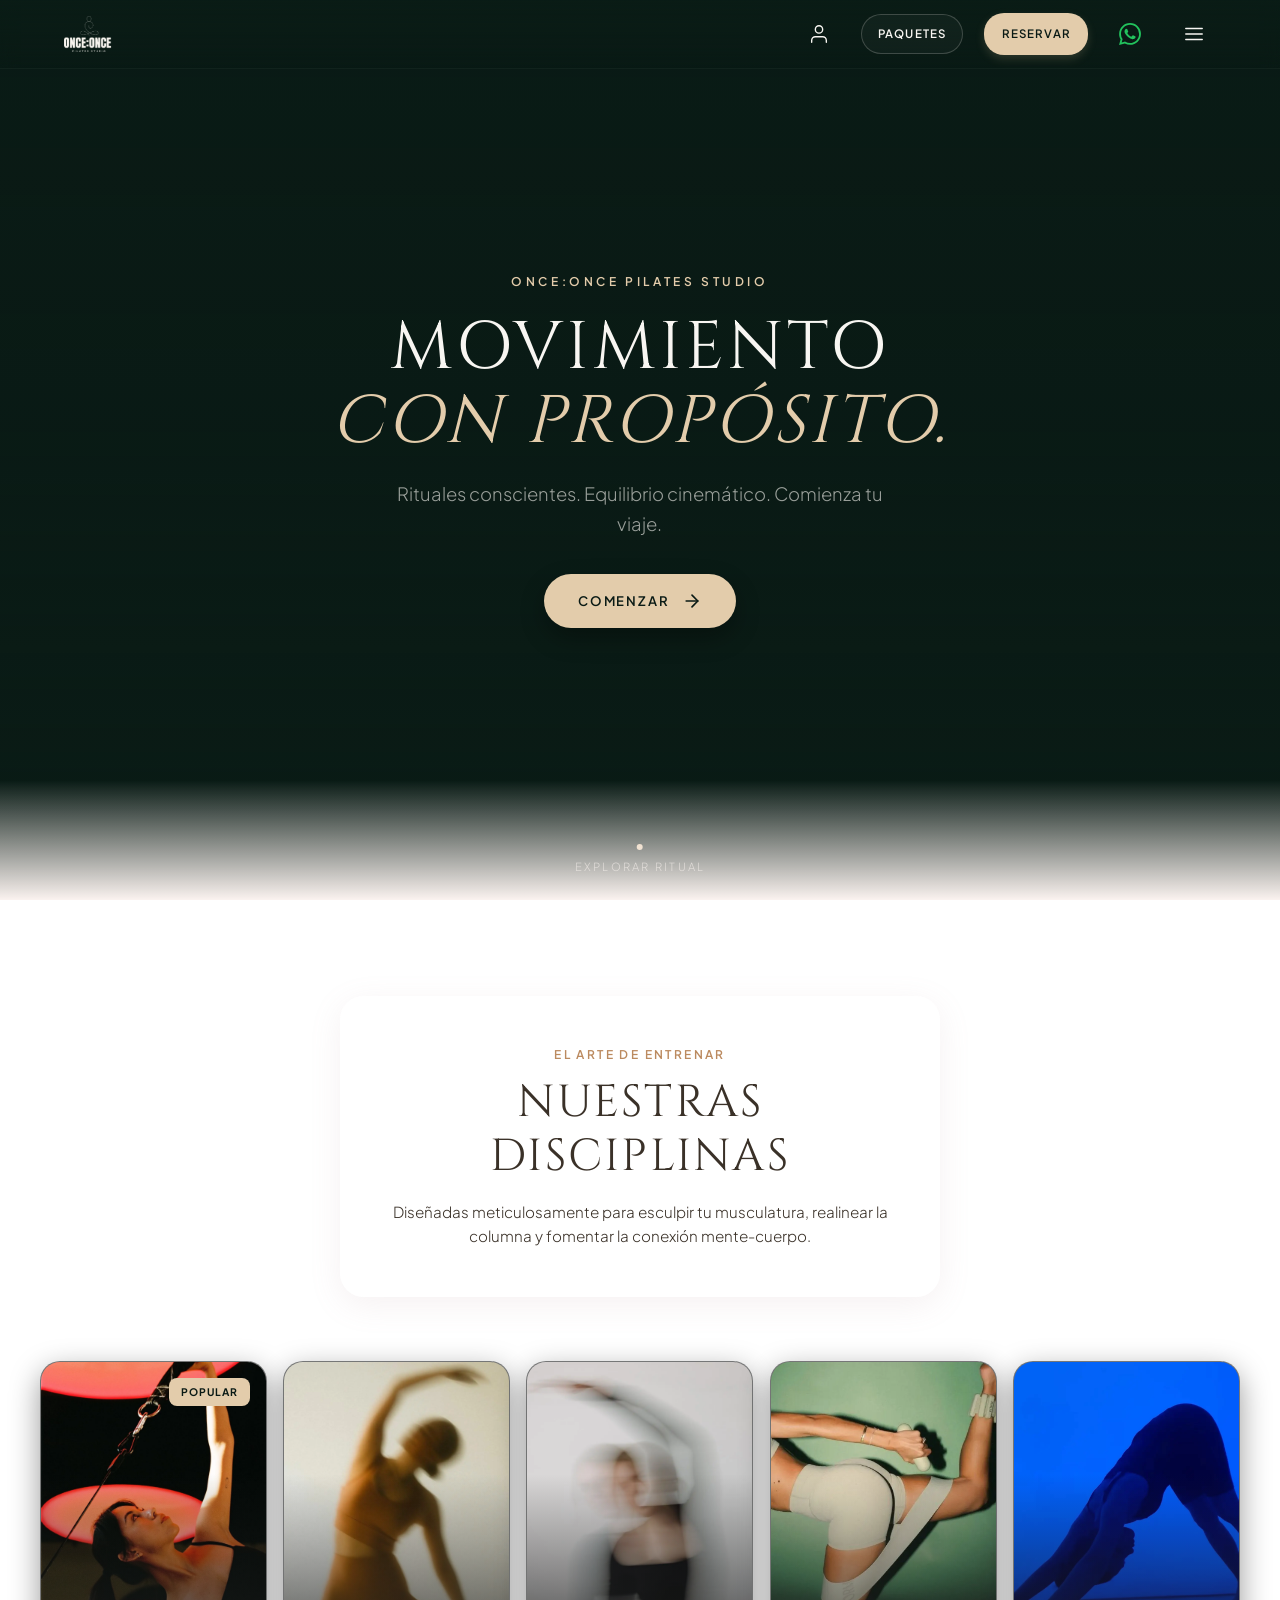
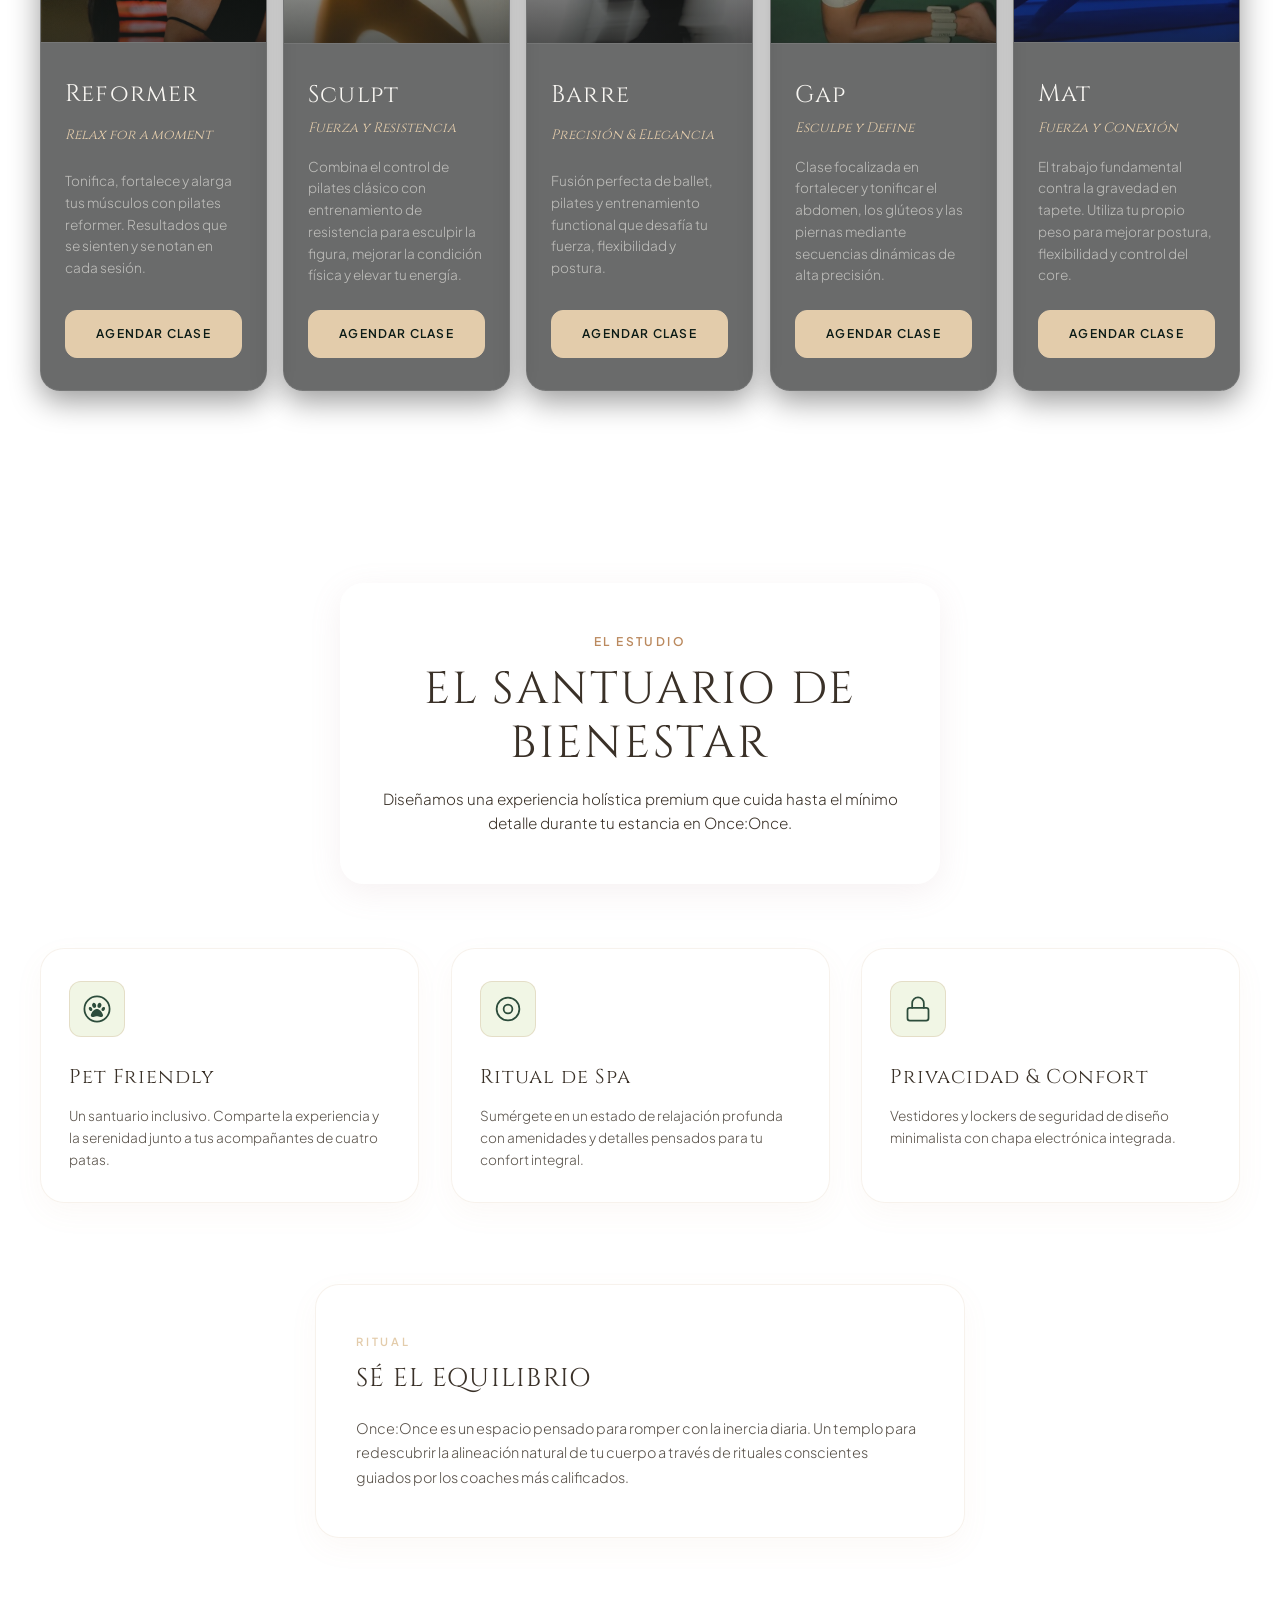
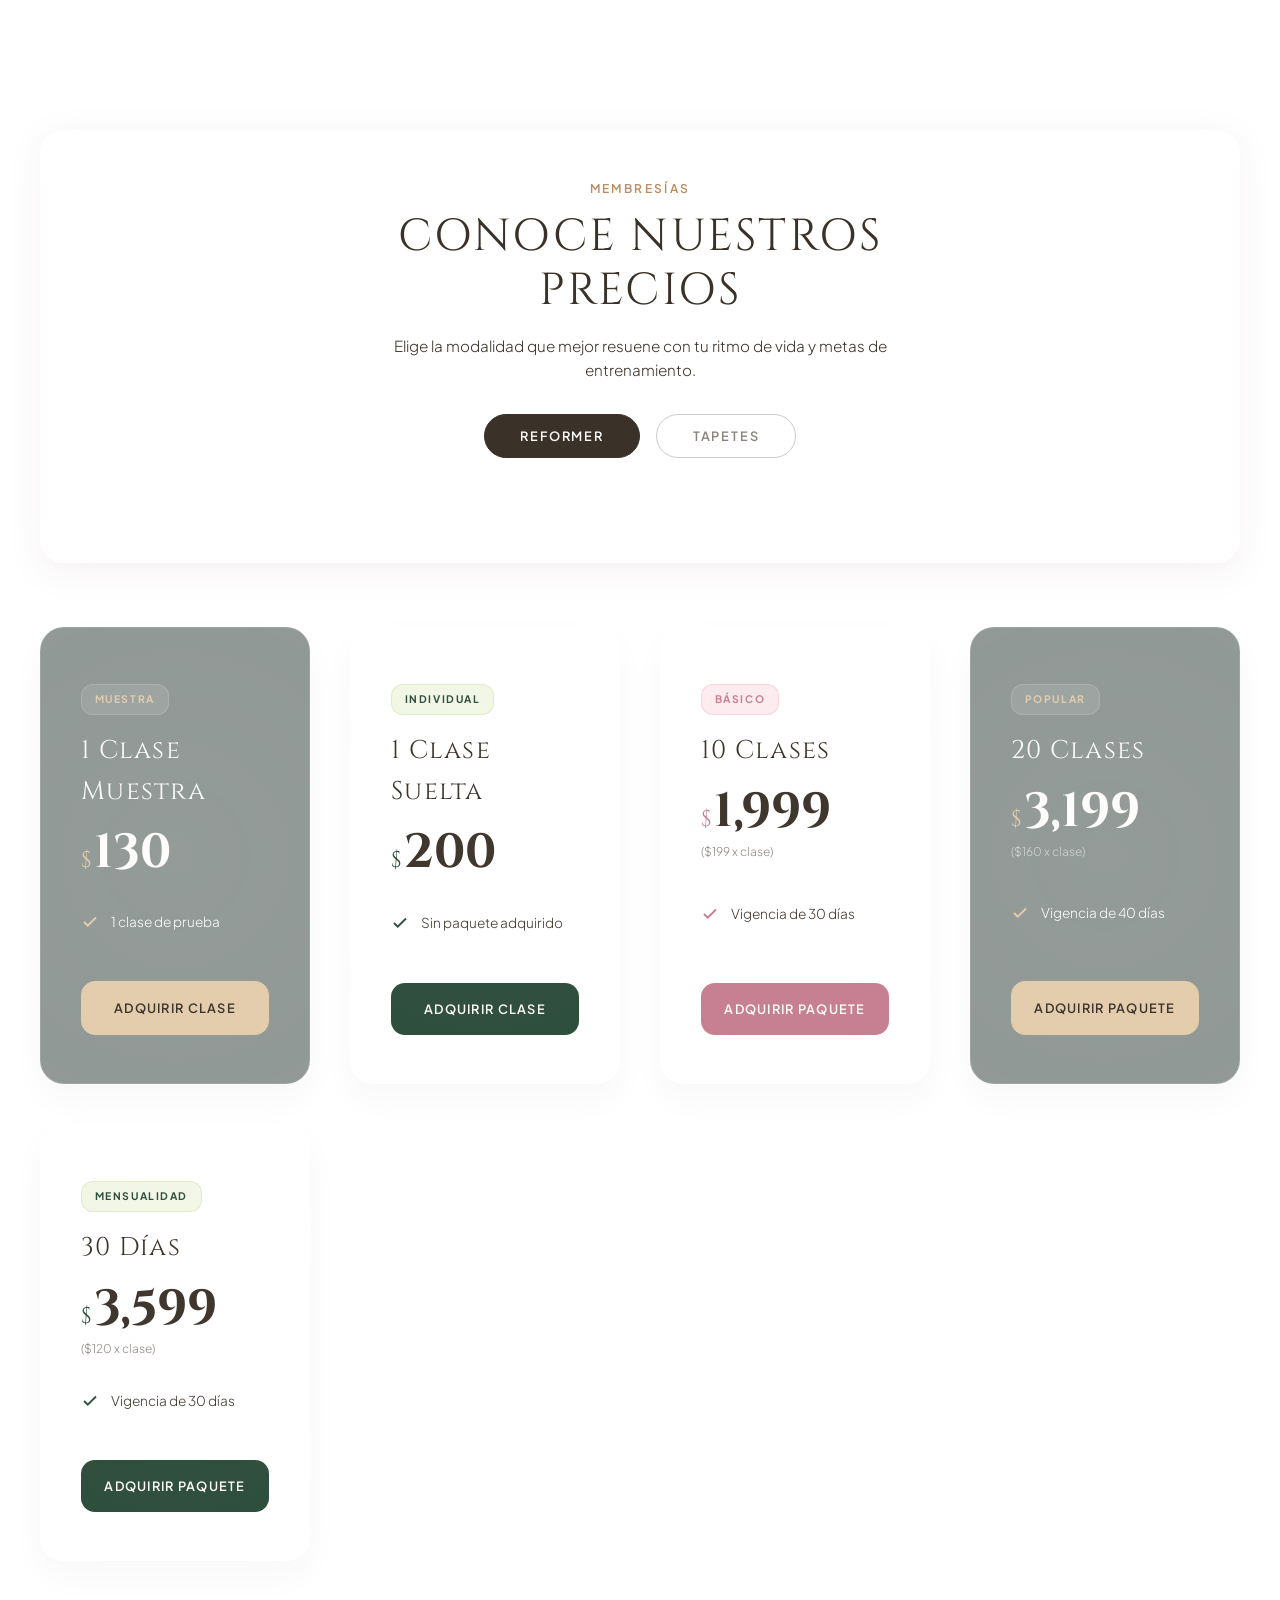
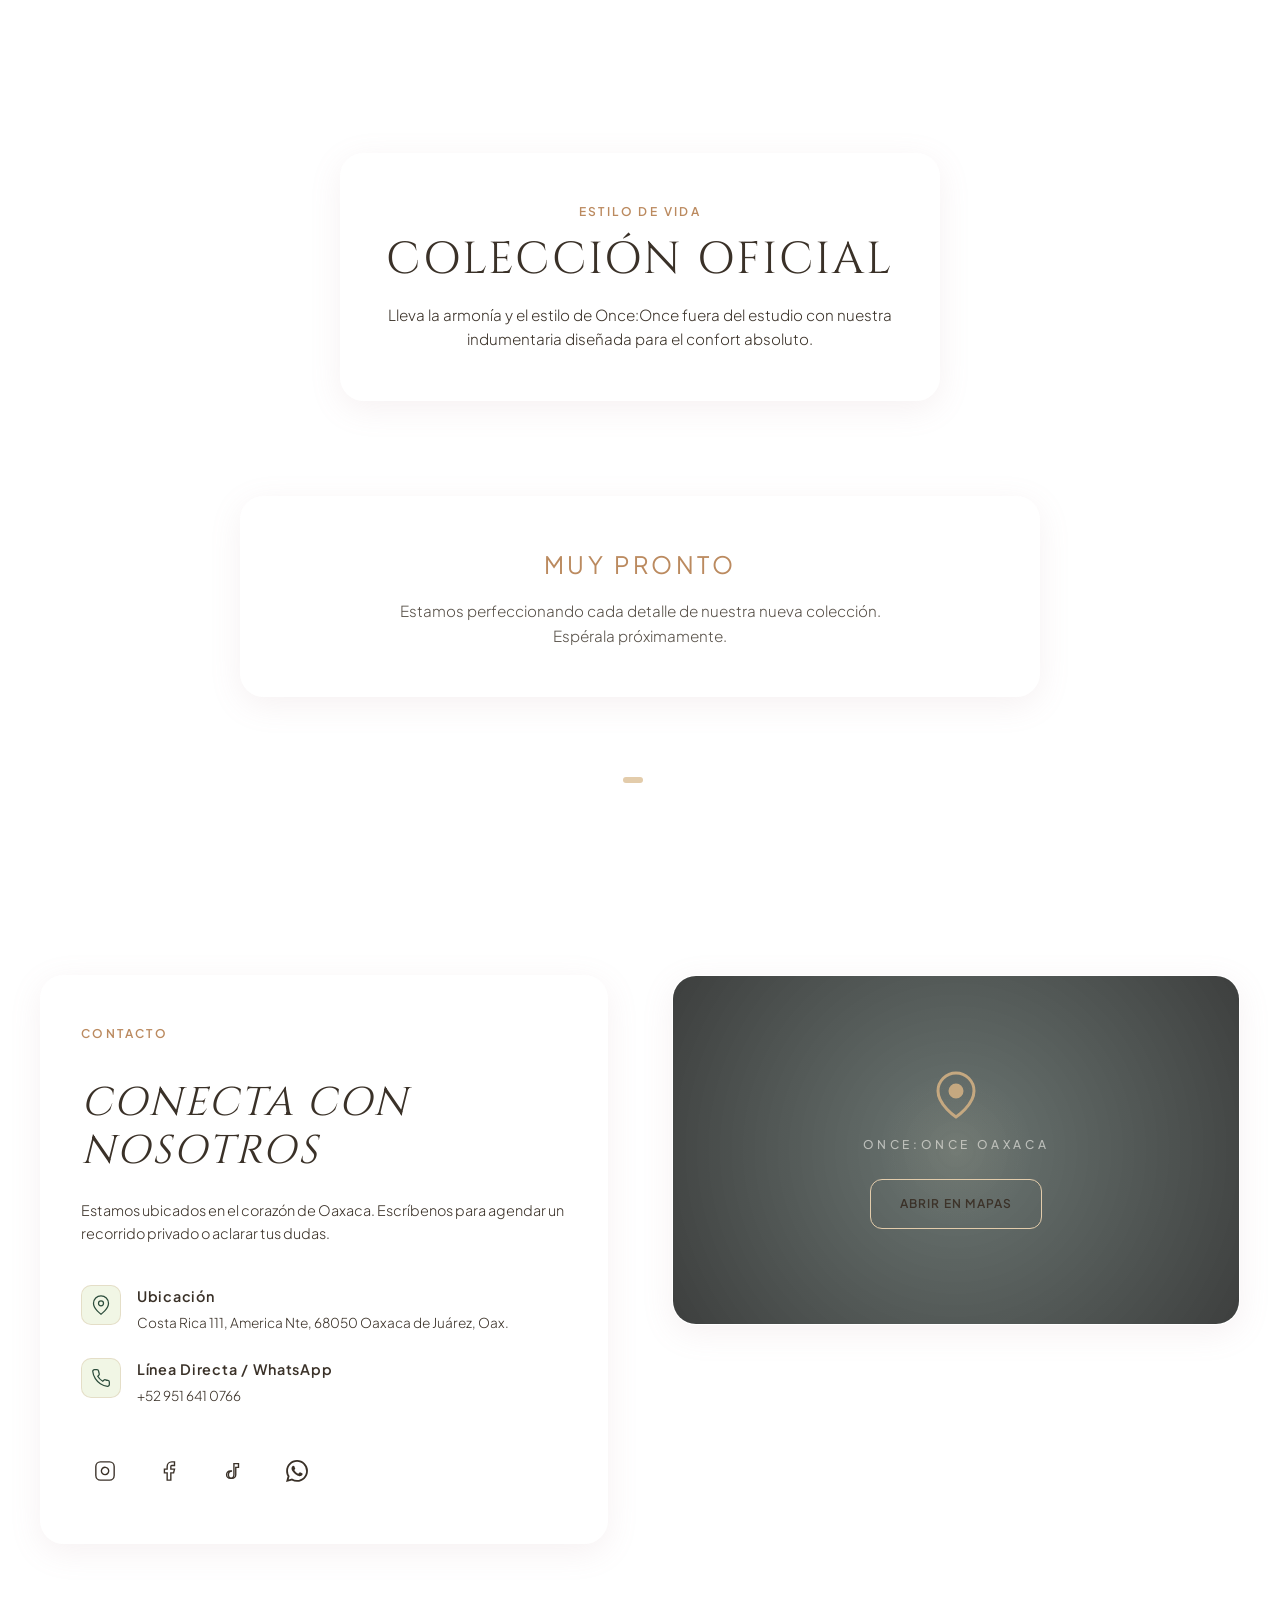
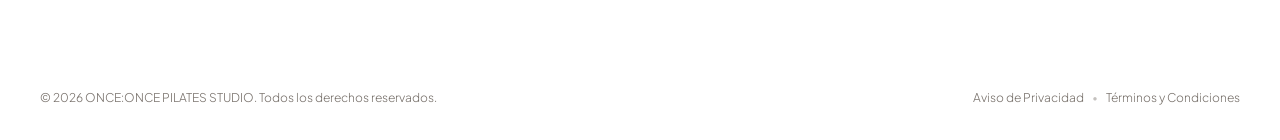
==== commit 8d3d178a: "feat: agregar 5a disciplina Mat y aplicar glassmorphism de cristal leve a tarjetas de precios" ====
--- a/index.html
+++ b/index.html
@@ -146,7 +146,7 @@
                     <!-- Disciplina 1: REFORMER -->
                     <div class="discipline-card scroll-reveal">
                         <div class="discipline-img-wrapper">
-                            <img src="assets/reformer.jpg" alt="Pilates Reformer en Once:Once" class="discipline-img">
+                            <img src="assets/reformer.webp" alt="Pilates Reformer en Once:Once" class="discipline-img">
                             <div class="discipline-overlay"></div>
                             <div class="discipline-badge">Popular</div>
                         </div>
@@ -161,7 +161,7 @@
                     <!-- Disciplina 2: SCULPT -->
                     <div class="discipline-card scroll-reveal">
                         <div class="discipline-img-wrapper">
-                            <img src="assets/sculpt.jpg" alt="Pilates Sculpt en Once:Once" class="discipline-img">
+                            <img src="assets/sculpt.webp" alt="Pilates Sculpt en Once:Once" class="discipline-img">
                             <div class="discipline-overlay"></div>
                         </div>
                         <div class="discipline-info">
@@ -175,13 +175,13 @@
                     <!-- Disciplina 3: BARRE -->
                     <div class="discipline-card scroll-reveal">
                         <div class="discipline-img-wrapper">
-                            <img src="assets/barre.jpg" alt="Barre en Once:Once" class="discipline-img">
+                            <img src="assets/barre.webp" alt="Barre en Once:Once" class="discipline-img">
                             <div class="discipline-overlay"></div>
                         </div>
                         <div class="discipline-info">
                             <h3 class="discipline-name">Barre</h3>
                             <p class="discipline-tagline">Precisión & Elegancia</p>
-                            <p class="discipline-text">Fusión perfecta de ballet, pilates y entrenamiento funcional que desafía tu fuerza, flexibilidad y postura.</p>
+                            <p class="discipline-text">Fusión perfecta de ballet, pilates y entrenamiento functional que desafía tu fuerza, flexibilidad y postura.</p>
                             <button class="discipline-cta-btn open-booking-btn">Agendar Clase</button>
                         </div>
                     </div>
@@ -189,13 +189,27 @@
                     <!-- Disciplina 4: GAP -->
                     <div class="discipline-card scroll-reveal">
                         <div class="discipline-img-wrapper">
-                            <img src="assets/gap.jpg" alt="GAP Pilates en Once:Once" class="discipline-img">
+                            <img src="assets/gap.webp" alt="GAP Pilates en Once:Once" class="discipline-img">
                             <div class="discipline-overlay"></div>
                         </div>
                         <div class="discipline-info">
                             <h3 class="discipline-name">Gap</h3>
                             <p class="discipline-tagline">Esculpe y Define</p>
                             <p class="discipline-text">Clase focalizada en fortalecer y tonificar el abdomen, los glúteos y las piernas mediante secuencias dinámicas de alta precisión.</p>
+                            <button class="discipline-cta-btn open-booking-btn">Agendar Clase</button>
+                        </div>
+                    </div>
+
+                    <!-- Disciplina 5: MAT -->
+                    <div class="discipline-card scroll-reveal">
+                        <div class="discipline-img-wrapper">
+                            <img src="assets/matt.webp" alt="Mat Pilates en Once:Once" class="discipline-img">
+                            <div class="discipline-overlay"></div>
+                        </div>
+                        <div class="discipline-info">
+                            <h3 class="discipline-name">Mat</h3>
+                            <p class="discipline-tagline">Fuerza y Conexión</p>
+                            <p class="discipline-text">El trabajo fundamental contra la gravedad en tapete. Utiliza tu propio peso para mejorar postura, flexibilidad y control del core.</p>
                             <button class="discipline-cta-btn open-booking-btn">Agendar Clase</button>
                         </div>
                     </div>
--- a/index.css
+++ b/index.css
@@ -594,8 +594,8 @@
 
 @media(min-width: 1024px) {
     .disciplines-grid {
-        grid-template-columns: repeat(4, 1fr);
-        gap: 1.5rem;
+        grid-template-columns: repeat(5, 1fr);
+        gap: 1rem; /* Ajustado para que quepan las 5 disciplinas perfectamente */
     }
 }
 
@@ -980,23 +980,29 @@
     flex-direction: column;
     justify-content: space-between;
     overflow: hidden;
-    background: rgba(255, 255, 255, 0.92);
-    border: 1px solid rgba(197, 168, 128, 0.15);
-    box-shadow: 0 15px 35px rgba(187, 138, 95, 0.05);
+    background: rgba(255, 255, 255, 0.35); /* Cristal traslúcido leve */
+    backdrop-filter: blur(25px) saturate(120%);
+    -webkit-backdrop-filter: blur(25px) saturate(120%);
+    border: 1px solid rgba(255, 255, 255, 0.45); /* Borde de cristal brillante */
+    box-shadow: 0 15px 35px rgba(10, 30, 20, 0.03);
     transition: var(--transition-smooth);
     will-change: transform;
-    color: #3A3128;
+    color: #0A1C16; /* Verde oscuro profundo de la marca para legibilidad extrema */
 }
 
 .package-card:hover {
     transform: translate3d(0, -8px, 0);
-    box-shadow: 0 20px 45px rgba(187, 138, 95, 0.08);
+    box-shadow: 0 20px 45px rgba(10, 30, 20, 0.07);
+    background: rgba(255, 255, 255, 0.5);
+    border-color: rgba(255, 255, 255, 0.65);
 }
 
 /* Sapphire Card - Variante Oscura de Contraste */
 .sapphire-card {
-    background: #3A3128;
-    border-color: rgba(197, 168, 128, 0.25);
+    background: rgba(10, 28, 22, 0.45); /* Cristal oscuro traslúcido */
+    backdrop-filter: blur(25px) saturate(120%);
+    -webkit-backdrop-filter: blur(25px) saturate(120%);
+    border-color: rgba(255, 255, 255, 0.12);
     color: #FFFDFB;
 }
 
@@ -1045,14 +1051,15 @@
 
 /* Emerald Card - Variante Clara con Acentos Verdes */
 .emerald-card {
-    background: rgba(255, 255, 255, 0.95);
-    border-color: rgba(197, 168, 128, 0.25);
-    color: #3A3128;
+    background: rgba(255, 255, 255, 0.35); /* Cristal traslúcido leve */
+    border-color: rgba(255, 255, 255, 0.45);
+    color: #0A1C16;
 }
 
 .emerald-card:hover {
-    border-color: rgba(199, 220, 150, 0.5);
-    box-shadow: 0 20px 45px rgba(187, 138, 95, 0.08);
+    background: rgba(255, 255, 255, 0.5);
+    border-color: rgba(199, 220, 150, 0.65);
+    box-shadow: 0 20px 45px rgba(10, 30, 20, 0.07);
 }
 
 .emerald-card .package-name,
@@ -1095,14 +1102,15 @@
 
 /* Gold Card - Variante Clara con Acentos Rosas */
 .gold-card {
-    background: rgba(255, 255, 255, 0.95);
-    border-color: rgba(197, 168, 128, 0.25);
-    color: #3A3128;
+    background: rgba(255, 255, 255, 0.35); /* Cristal traslúcido leve */
+    border-color: rgba(255, 255, 255, 0.45);
+    color: #0A1C16;
 }
 
 .gold-card:hover {
-    border-color: rgba(243, 175, 192, 0.5);
-    box-shadow: 0 20px 45px rgba(187, 138, 95, 0.08);
+    background: rgba(255, 255, 255, 0.5);
+    border-color: rgba(243, 175, 192, 0.65);
+    box-shadow: 0 20px 45px rgba(10, 30, 20, 0.07);
 }
 
 .gold-card .package-name,
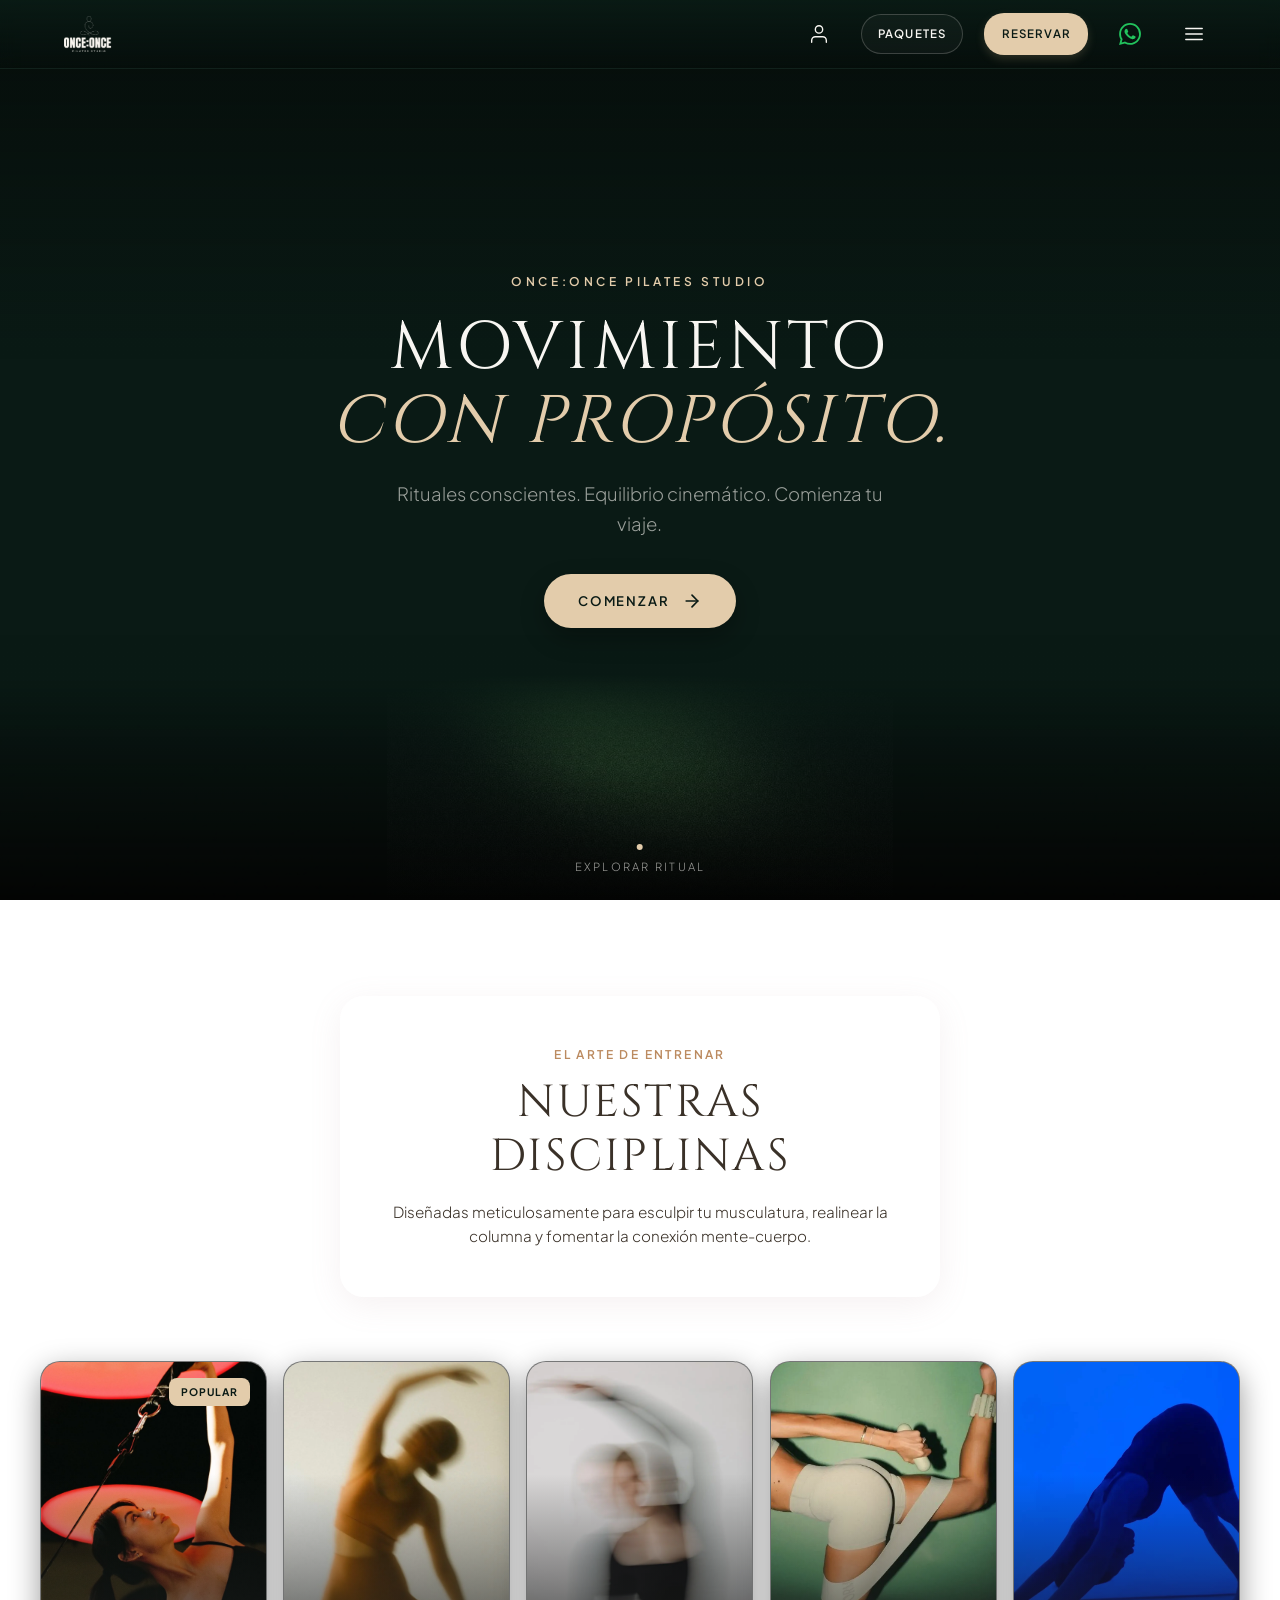
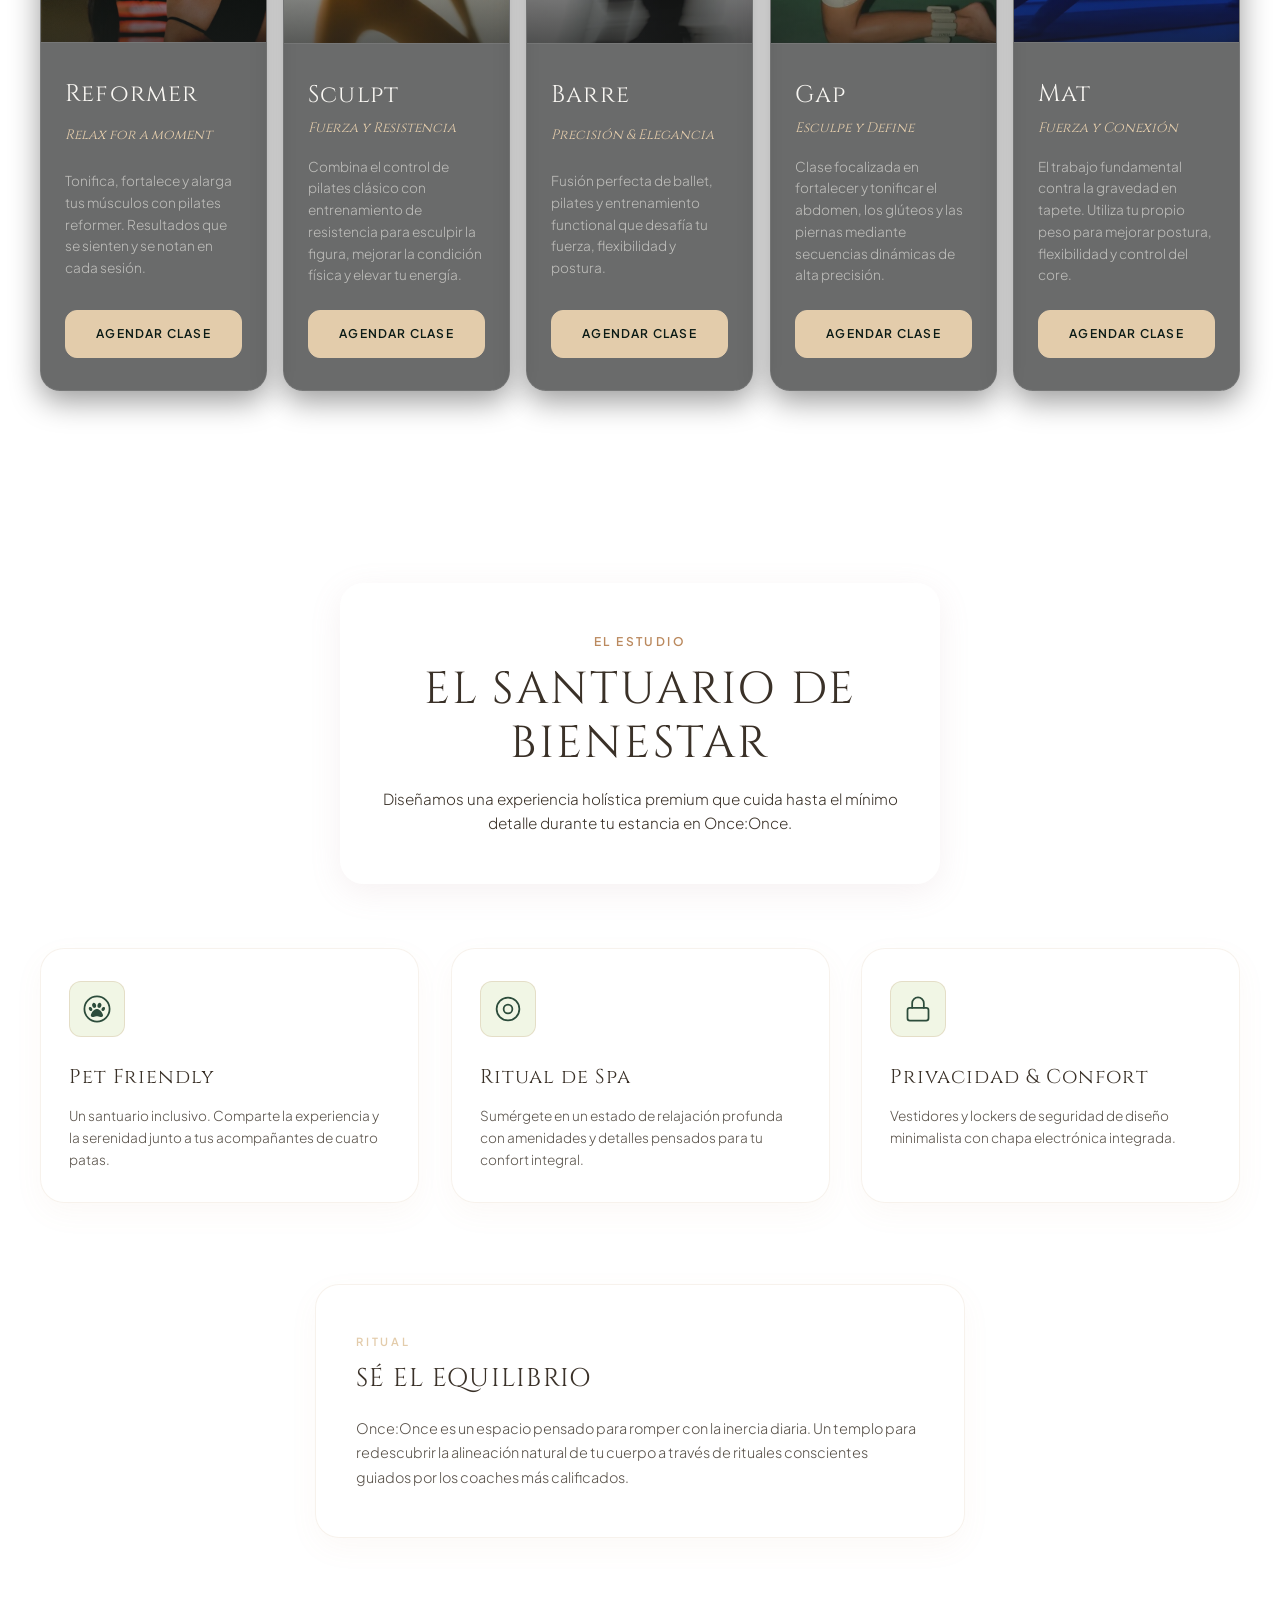
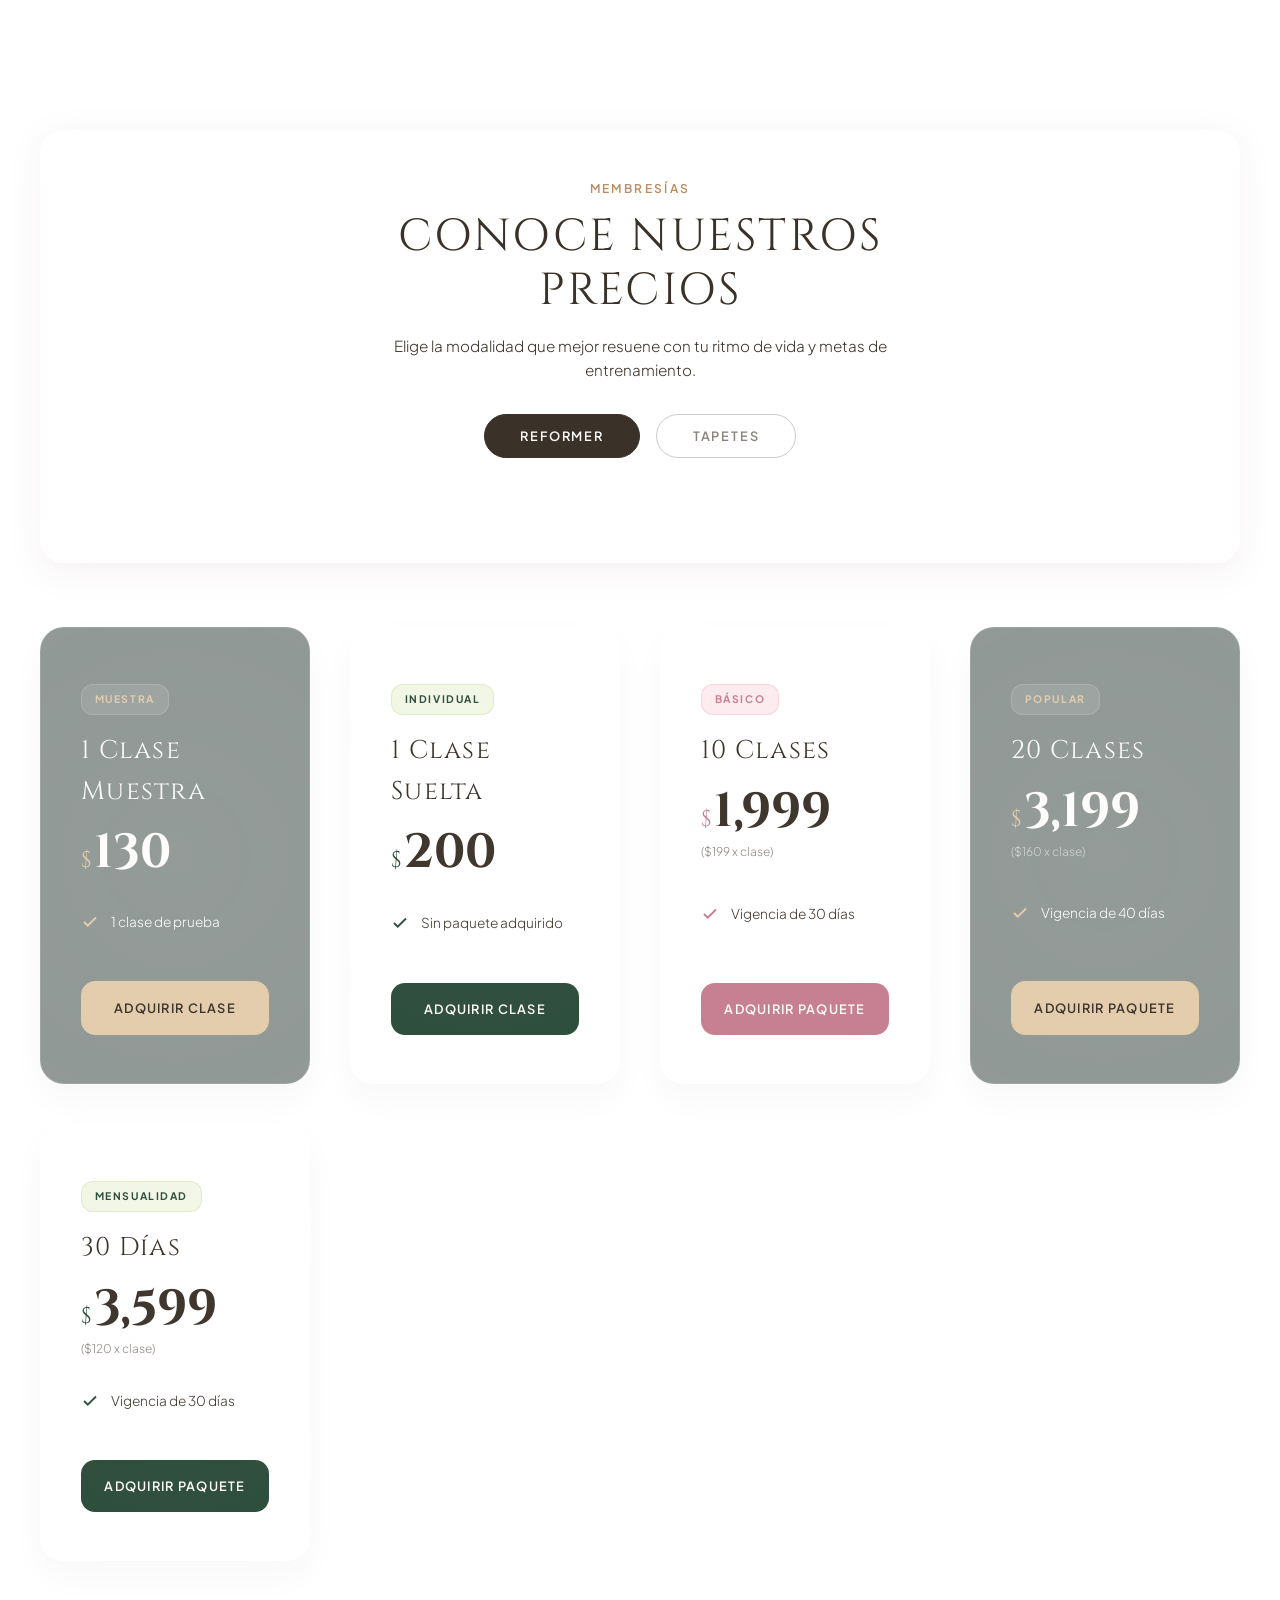
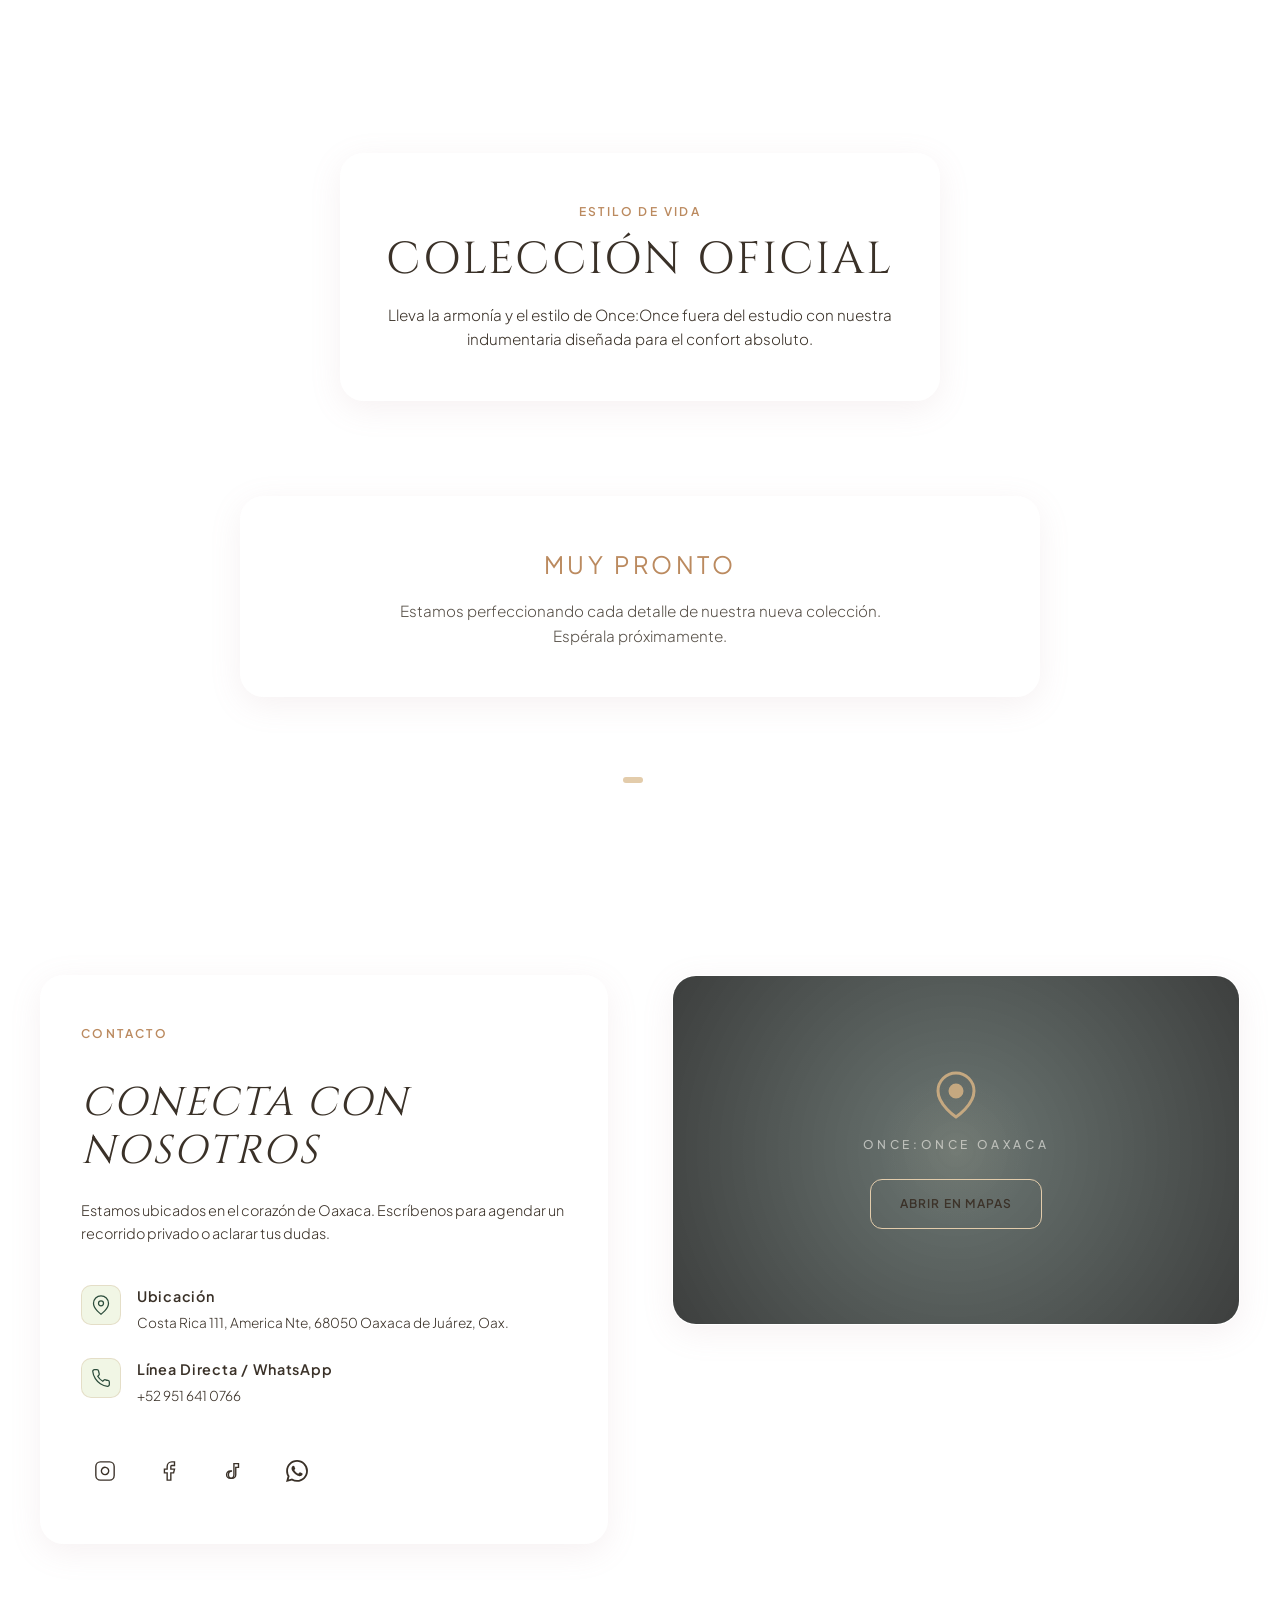
==== commit 0ff62a34: "feat: integrar imagen de fondo parallax y html base" ====
--- a/index.html
+++ b/index.html
@@ -17,7 +17,7 @@
 </head>
 <body>
     <!-- Fondo animado canvas -->
-    <canvas id="backgroundCanvas"></canvas>
+    <div class="main-background"></div>
     
     <!-- El grano -->
     <div class="grain-overlay"></div>
--- a/index.css
+++ b/index.css
@@ -406,6 +406,8 @@
     position: absolute;
     inset: 0;
     z-index: 0; /* Ya no necesita ser negativo: isolation lo contiene */
+    -webkit-mask-image: linear-gradient(to bottom, black 0%, black 75%, transparent 100%);
+    mask-image: linear-gradient(to bottom, black 0%, black 75%, transparent 100%);
 }
 
 .hero-carousel-container {
@@ -449,9 +451,10 @@
     position: absolute;
     inset: 0;
     background: linear-gradient(to top,
-        rgba(10, 28, 22, 0.75) 0%,
-        rgba(10, 28, 22, 0.3) 50%,
-        rgba(10, 28, 22, 0.45) 100%
+        rgba(3, 4, 3, 0.1) 0%,         /* Casi transparente abajo para dejar brillar la luz verde */
+        rgba(3, 4, 3, 0) 30%,        /* Centro transparente para lucir las fotos */
+        rgba(3, 4, 3, 0) 60%,        /* Centro transparente para lucir las fotos */
+        rgba(3, 4, 3, 0.6) 100%      /* Header oscuro para legibilidad del menú */
     );
     z-index: 1;
 }
@@ -1621,10 +1624,10 @@
 
 .main-footer {
     background-color: transparent !important;
-    border-top: 1px solid rgba(197, 168, 128, 0.15) !important;
+    border-top: 1px solid rgba(255, 255, 255, 0.08) !important;
     padding: 3rem 1.5rem calc(var(--safe-bottom) + 2rem) 1.5rem; /* safe-area bottom para barra de inicio iOS */
     font-size: 0.75rem;
-    color: rgba(58, 49, 40, 0.7) !important;
+    color: rgba(255, 255, 255, 0.45) !important;
     text-align: center;
 }
 
@@ -1645,23 +1648,23 @@
 }
 
 .footer-copyright {
-    color: rgba(58, 49, 40, 0.7) !important;
+    color: rgba(255, 255, 255, 0.45) !important;
 }
 
 .footer-legal {
     display: flex;
     justify-content: center;
     gap: 8px;
-    color: rgba(58, 49, 40, 0.3) !important;
+    color: rgba(255, 255, 255, 0.25) !important;
 }
 
 .footer-legal a {
-    color: rgba(58, 49, 40, 0.7) !important;
+    color: rgba(255, 255, 255, 0.5) !important;
     transition: var(--transition-fast);
 }
 
 .footer-legal a:hover {
-    color: #3A3128 !important;
+    color: var(--color-gold) !important;
 }
 
 /* 12. CONTENEDORES MODALES - CRITICAL WebView iOS */
@@ -2233,6 +2236,9 @@
     transform: translate3d(0, 40px, 0);
     transition: opacity 1s cubic-bezier(0.16, 1, 0.3, 1), transform 1s cubic-bezier(0.16, 1, 0.3, 1);
     will-change: transform, opacity;
+    backface-visibility: hidden;
+    -webkit-backface-visibility: hidden;
+    transform-style: preserve-3d;
 }
 
 .scroll-reveal.visible {
@@ -2949,22 +2955,20 @@
   left: 0;
   right: 0;
   height: 120px;
-  background: linear-gradient(180deg, transparent 0%, #FBF3F0 100%);
+  background: linear-gradient(180deg, transparent 0%, transparent 100%);
   pointer-events: none;
   z-index: 5;
 }
 
-/* Difuminado de secciones */
-.merch-section { background: linear-gradient(to bottom, var(--color-bg-stone) 0%, var(--color-bg-base) 20%, var(--color-bg-base) 100%) !important; }
-
-
-/* === TRANSICIONES DIFUMINADAS DE SECCIONES === */
-.disciplines-section { background: linear-gradient(to bottom, rgba(30, 30, 30, 0) 0%, var(--color-bg-stone) 10%, var(--color-bg-stone) 100%) !important; }
-.philosophy-section { background: linear-gradient(to bottom, var(--color-bg-stone) 0%, var(--color-bg-base) 15%, var(--color-bg-base) 100%) !important; }
-.packages-section { background: linear-gradient(to bottom, var(--color-bg-base) 0%, var(--color-bg-stone) 15%, var(--color-bg-stone) 100%) !important; }
-.merch-section { background: linear-gradient(to bottom, var(--color-bg-stone) 0%, var(--color-bg-base) 15%, var(--color-bg-base) 100%) !important; }
-.contact-section { background: linear-gradient(to bottom, var(--color-bg-base) 0%, var(--color-bg-stone) 15%, var(--color-bg-stone) 100%) !important; }
-footer.main-footer { background: linear-gradient(to bottom, var(--color-bg-stone) 0%, var(--color-bg-base) 15%, var(--color-bg-base) 100%) !important; }
+/* === FONDOS TRANSPARENTES PARA DEJAR VER EL PARALLAX === */
+.disciplines-section, 
+.philosophy-section, 
+.packages-section, 
+.merch-section, 
+.contact-section, 
+footer.main-footer { 
+    background: transparent !important; 
+}
 
 
 /* === REMOVER BORDES BLANCOS ENTRE SECCIONES === */
@@ -2976,7 +2980,7 @@
 
 
 /* === FONDO AURA CINEMÁTICA CANVAS === */
-#backgroundCanvas {
+.main-background {
     position: fixed;
     top: 0;
     left: 0;
@@ -2984,6 +2988,35 @@
     height: 100%;
     z-index: -2;
     pointer-events: none;
+    background-color: #030403; /* Color oscuro base para los bordes */
+    background-image: url('./assets/fondo-oficial-estudio.webp');
+    background-size: contain; 
+    background-position: center;
+    background-repeat: no-repeat;
+    
+    /* Eliminamos la máscara aquí para usar un ::after más preciso en los laterales */
+}
+
+/* Capa superpuesta para difuminar perfectamente los bordes rectos de la imagen (laterales y top/bottom) */
+.main-background::after {
+    content: '';
+    position: absolute;
+    top: 0;
+    left: 0;
+    width: 100%;
+    height: 100%;
+    background: 
+        linear-gradient(90deg, #030403 0%, #030403 10%, transparent 45%),
+        linear-gradient(-90deg, #030403 0%, #030403 10%, transparent 45%),
+        linear-gradient(180deg, #030403 0%, transparent 15%),
+        linear-gradient(0deg, #030403 0%, transparent 15%);
+    pointer-events: none;
+}
+
+@media (max-width: 768px) {
+    .main-background {
+        background-size: 130% 130%; /* Da holgura (slack) para que el parallax respire sin mostrar cortes */
+    }
 }
 
 .grain-overlay {
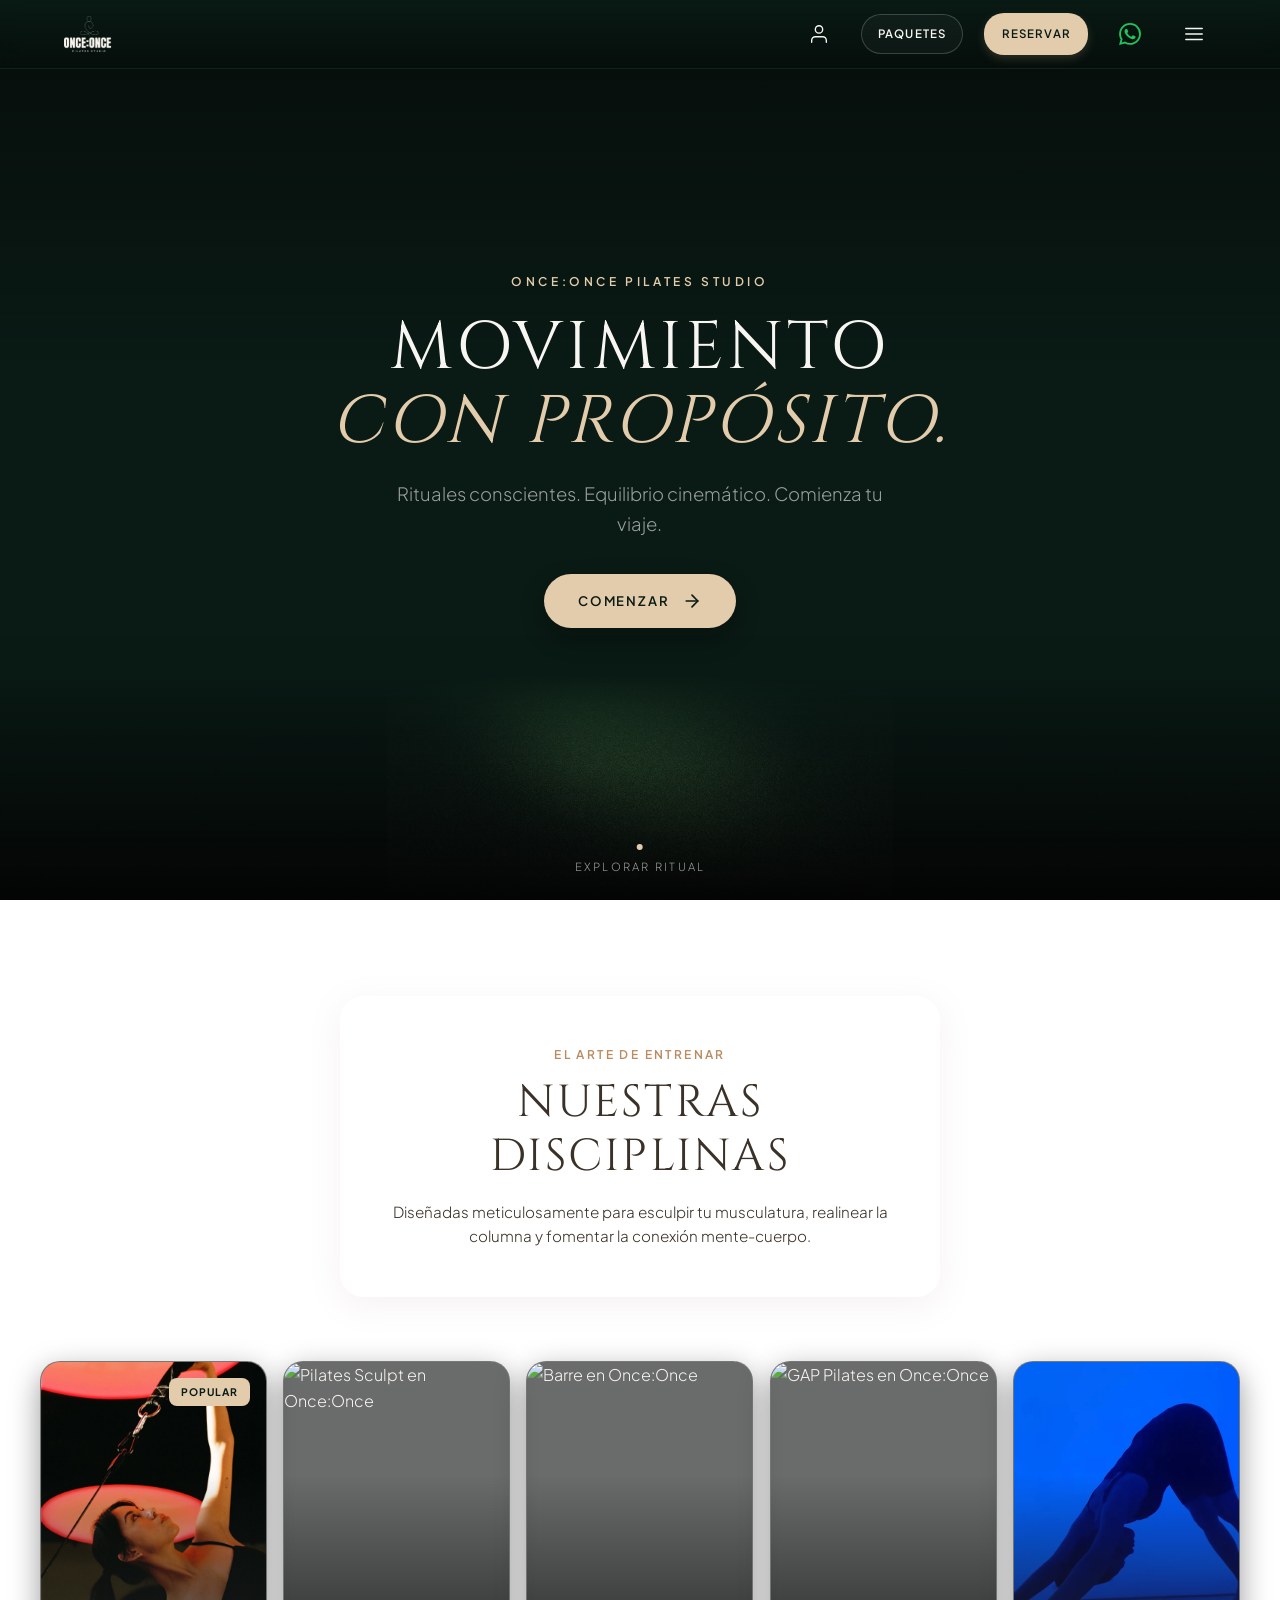
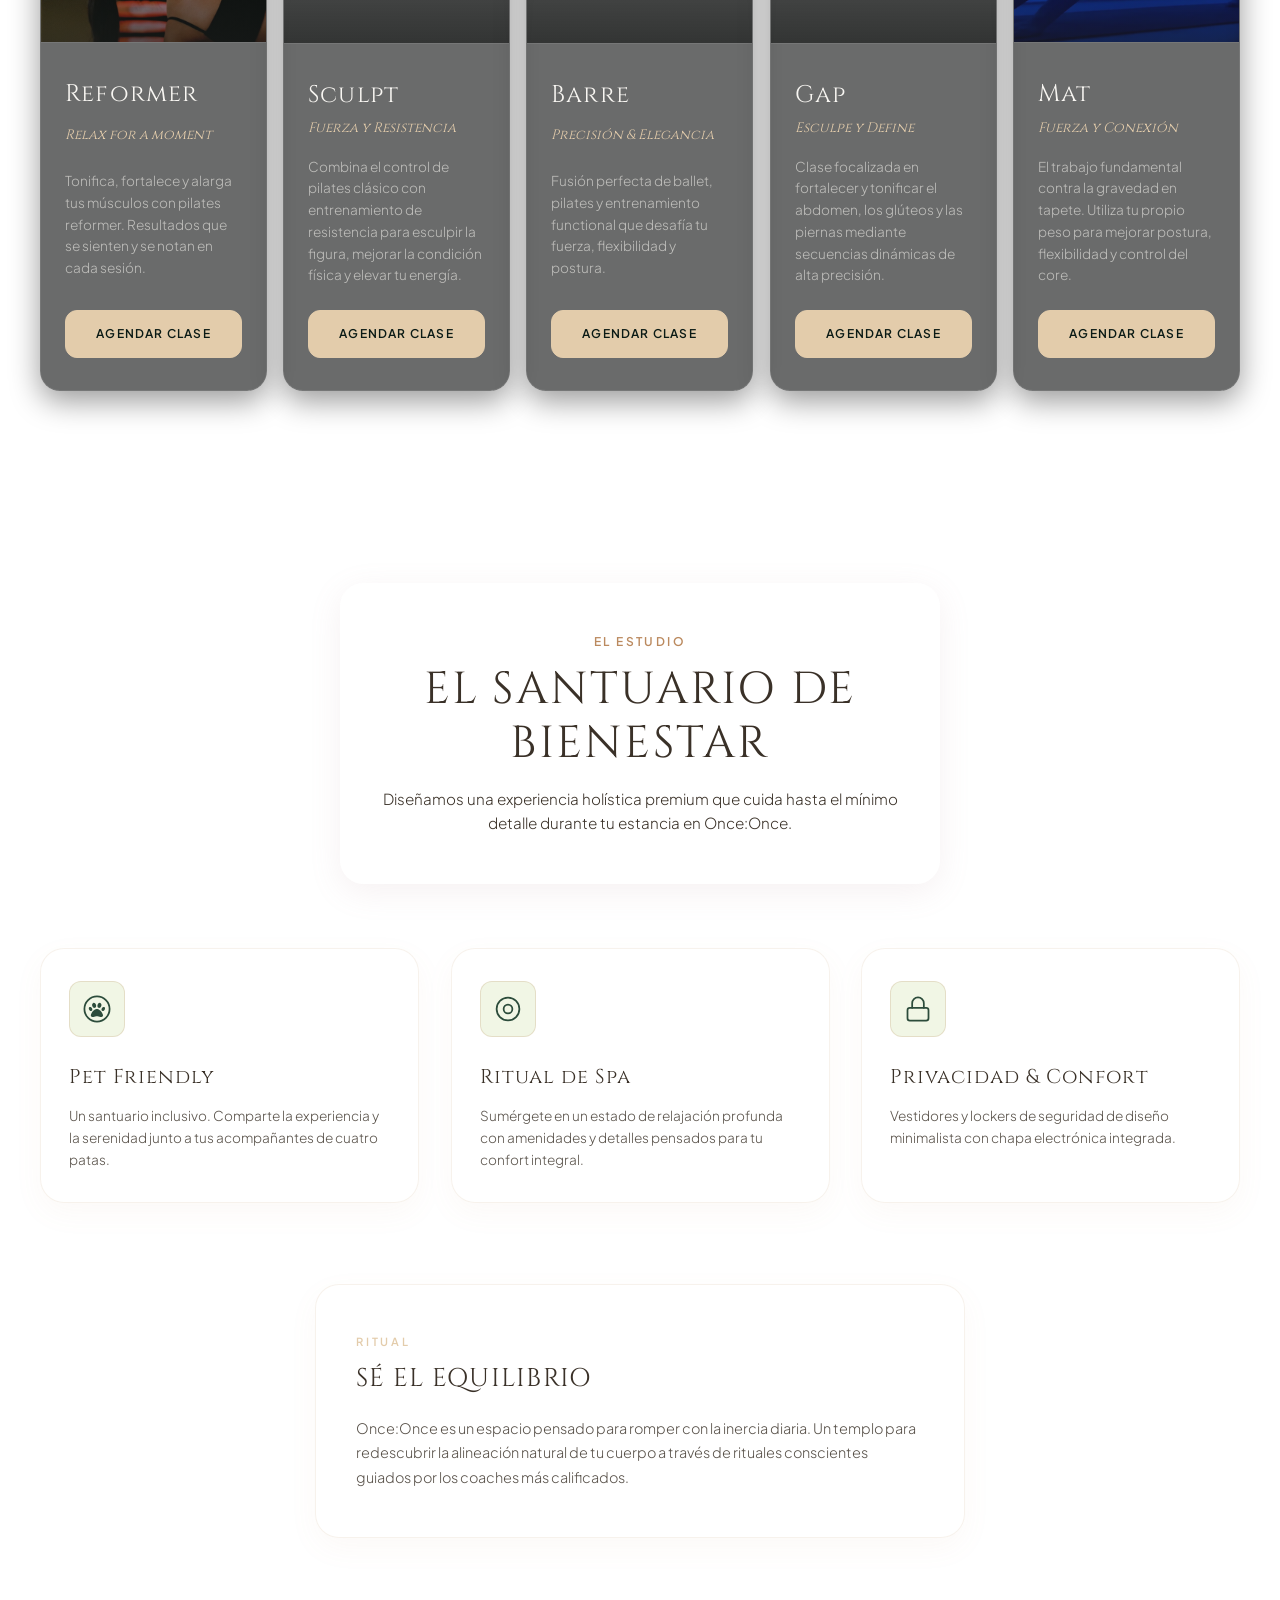
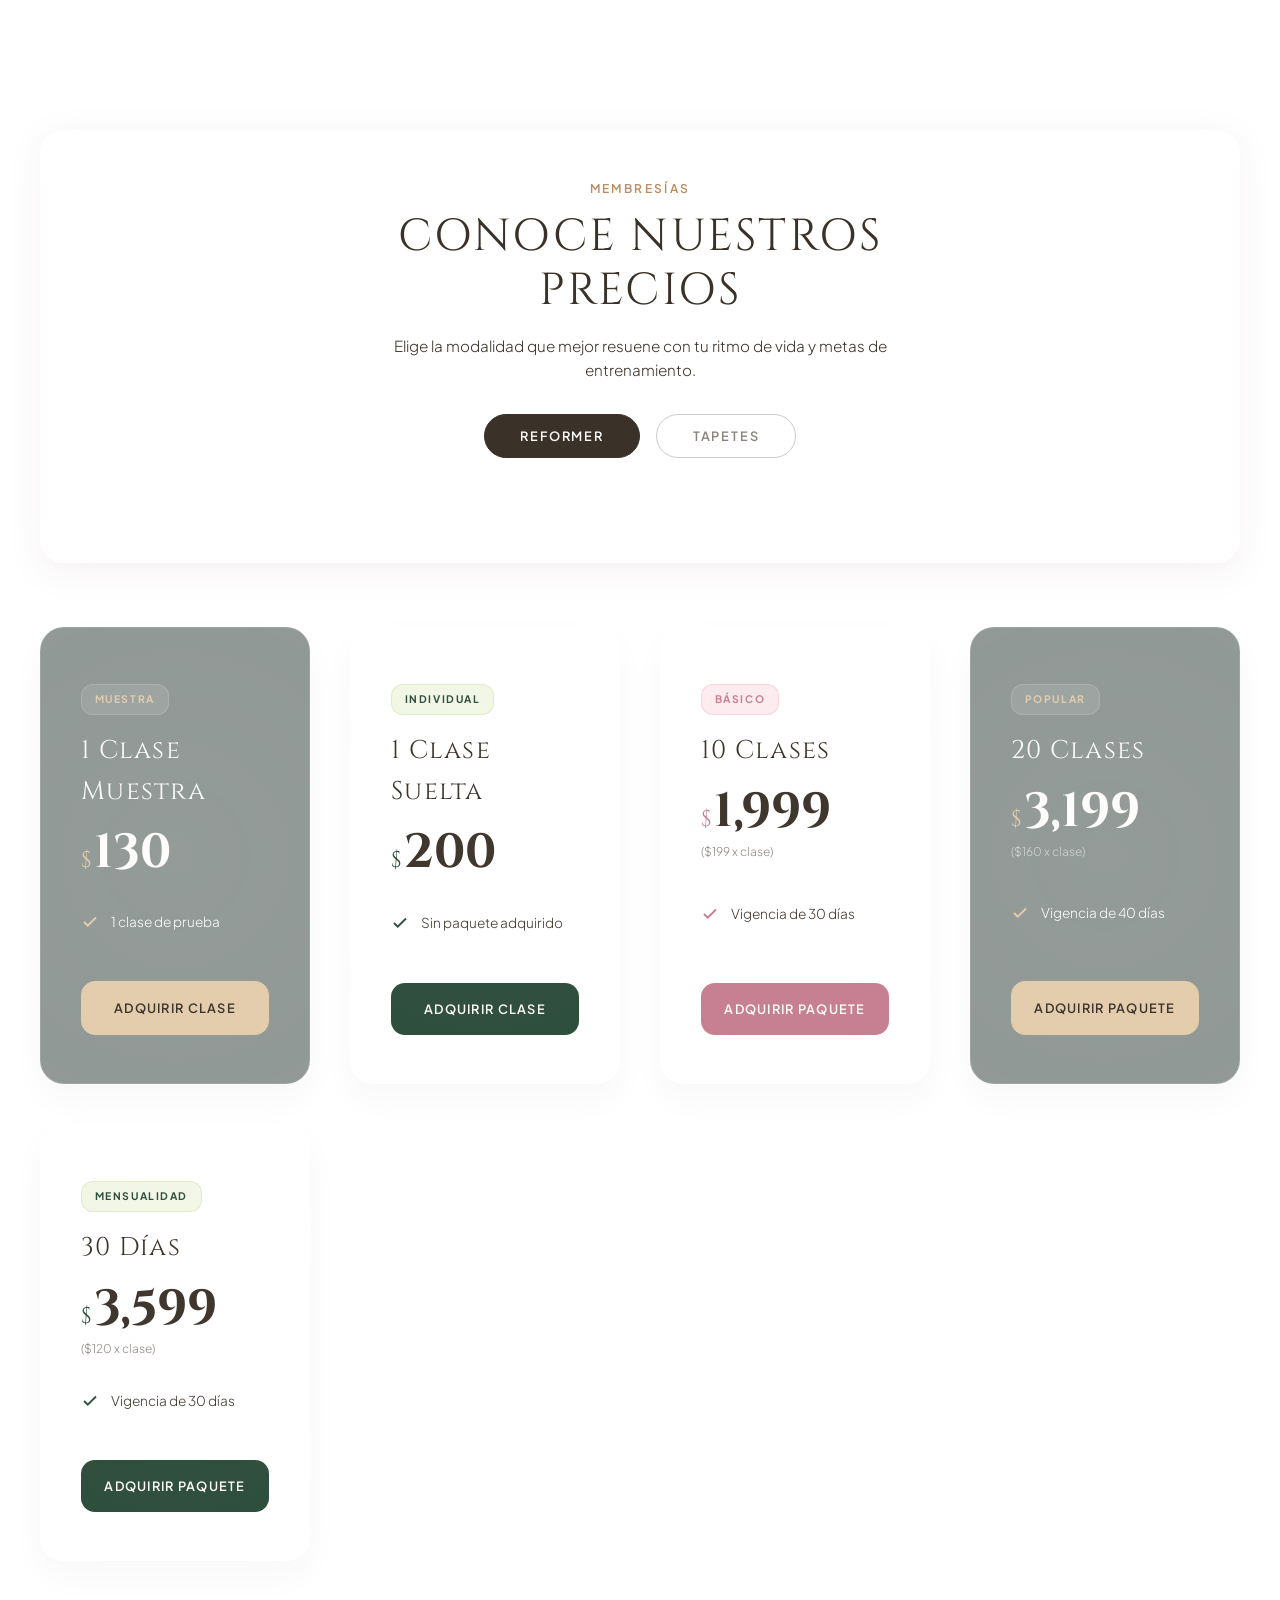
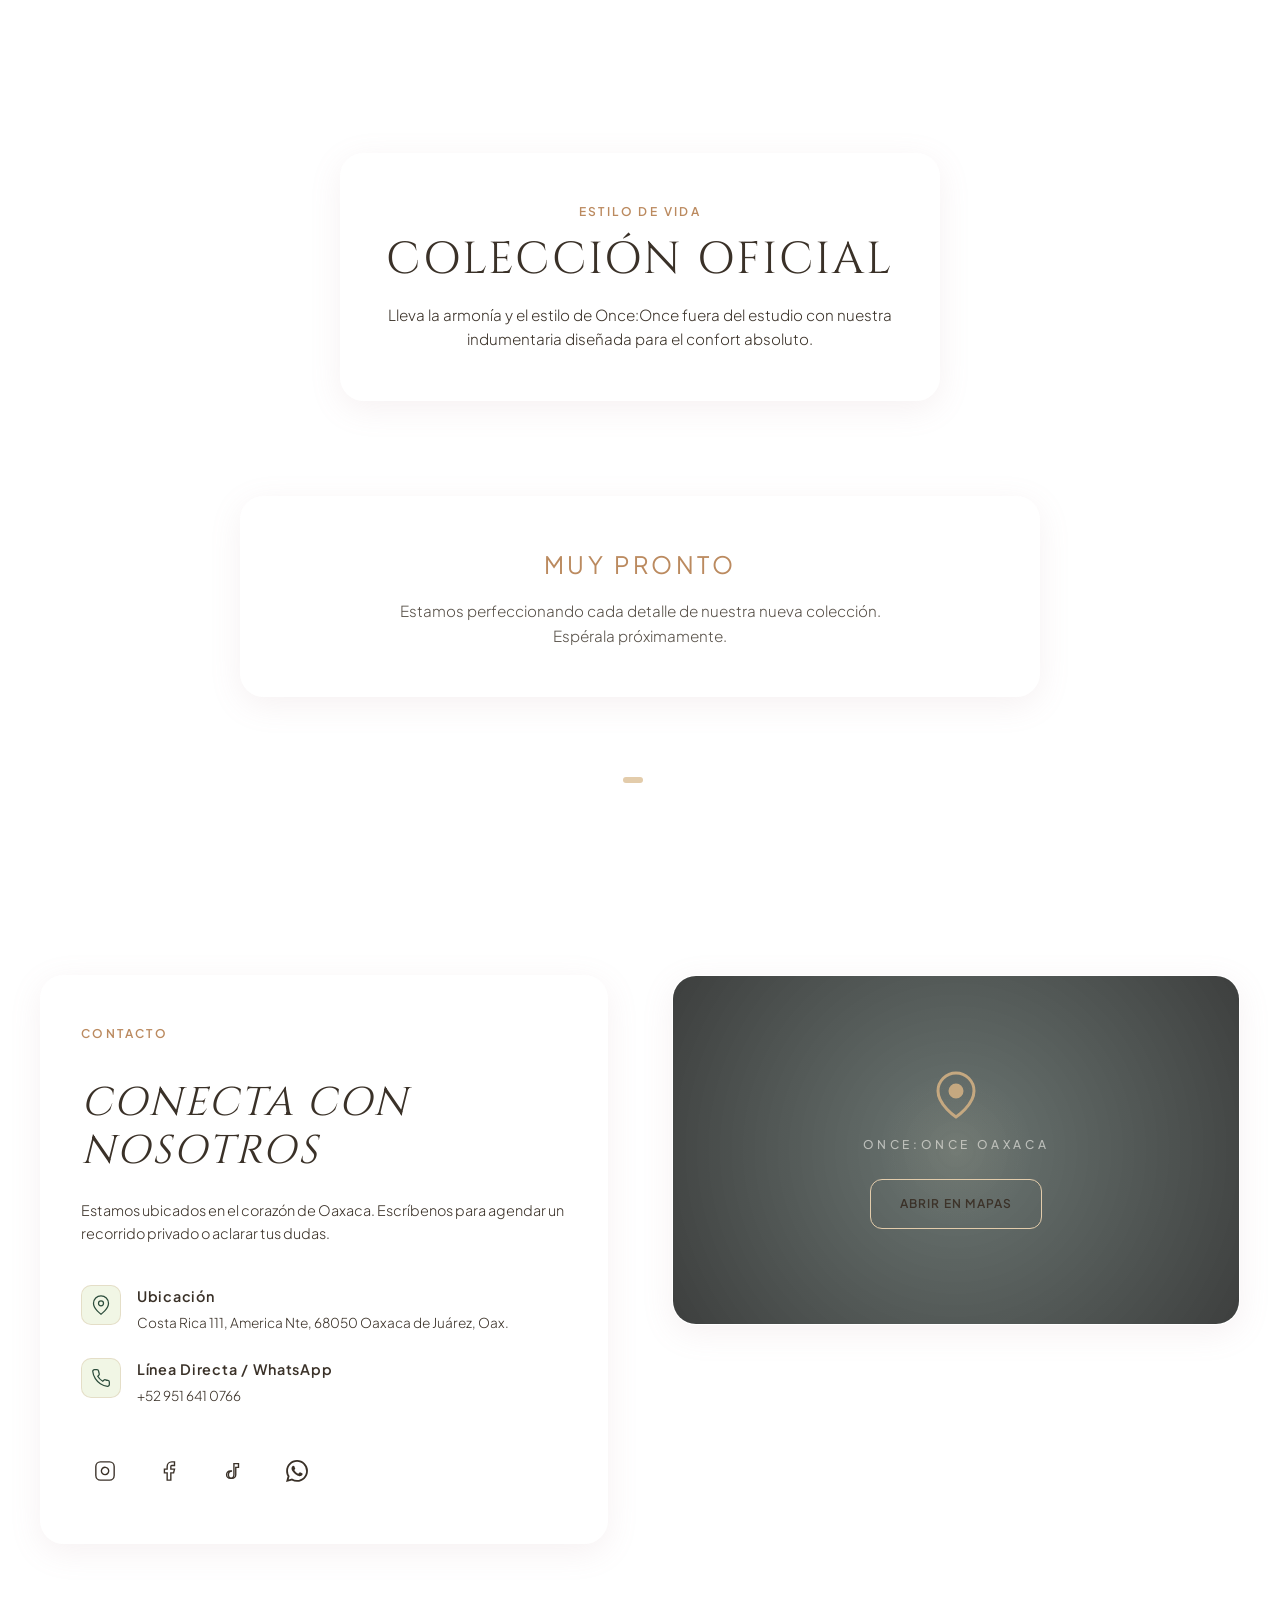
==== commit 04988de8: "feat: actualizar imagenes de disciplinas a definitivas y agregar preload de fondo para rendimiento" ====
--- a/index.html
+++ b/index.html
@@ -10,6 +10,9 @@
     <link rel="preconnect" href="https://fonts.googleapis.com">
     <link rel="preconnect" href="https://fonts.gstatic.com" crossorigin>
     <link href="https://fonts.googleapis.com/css2?family=Cinzel:wght@400;600;700&family=Plus+Jakarta+Sans:wght@300;400;500;600;700&display=swap" rel="stylesheet">
+    
+    <!-- Preload del background parallax para que cargue instantáneamente -->
+    <link rel="preload" as="image" href="assets/fondo-oficial-estudio.webp">
     
     <!-- Estilos CSS -->
     <link rel="stylesheet" href="assets/sileo.css">
@@ -161,7 +164,7 @@
                     <!-- Disciplina 2: SCULPT -->
                     <div class="discipline-card scroll-reveal">
                         <div class="discipline-img-wrapper">
-                            <img src="assets/sculpt.webp" alt="Pilates Sculpt en Once:Once" class="discipline-img">
+                            <img src="assets/SCULPTDEFINITIVO.webp" alt="Pilates Sculpt en Once:Once" class="discipline-img">
                             <div class="discipline-overlay"></div>
                         </div>
                         <div class="discipline-info">
@@ -175,7 +178,7 @@
                     <!-- Disciplina 3: BARRE -->
                     <div class="discipline-card scroll-reveal">
                         <div class="discipline-img-wrapper">
-                            <img src="assets/barre.webp" alt="Barre en Once:Once" class="discipline-img">
+                            <img src="assets/BARREDEFINITIVO.webp" alt="Barre en Once:Once" class="discipline-img">
                             <div class="discipline-overlay"></div>
                         </div>
                         <div class="discipline-info">
@@ -189,7 +192,7 @@
                     <!-- Disciplina 4: GAP -->
                     <div class="discipline-card scroll-reveal">
                         <div class="discipline-img-wrapper">
-                            <img src="assets/gap.webp" alt="GAP Pilates en Once:Once" class="discipline-img">
+                            <img src="assets/GAPDEFINITIVO.webp" alt="GAP Pilates en Once:Once" class="discipline-img">
                             <div class="discipline-overlay"></div>
                         </div>
                         <div class="discipline-info">
--- a/index.css
+++ b/index.css
@@ -2994,6 +2994,10 @@
     background-position: center;
     background-repeat: no-repeat;
     
+    /* === OPTIMIZACIÓN DE RENDIMIENTO (GPU) === */
+    will-change: background-position;
+    transform: translateZ(0);
+    
     /* Eliminamos la máscara aquí para usar un ::after más preciso en los laterales */
 }
 
@@ -3030,6 +3034,10 @@
     background-image: url("data:image/svg+xml,%3Csvg viewBox='0 0 200 200' xmlns='http://www.w3.org/2000/svg'%3E%3Cfilter id='noiseFilter'%3E%3CfeTurbulence type='fractalNoise' baseFrequency='0.65' numOctaves='3' stitchTiles='stitch'/%3E%3C/filter%3E%3Crect width='100%25' height='100%25' filter='url(%23noiseFilter)'/%3E%3C/svg%3E");
     mix-blend-mode: overlay;
     z-index: -1;
+    
+    /* === OPTIMIZACIÓN DE RENDIMIENTO (GPU) === */
+    will-change: transform;
+    transform: translateZ(0);
 }
 
 /* === CORRECCION TRANSPARENCIA PARA MESH === */
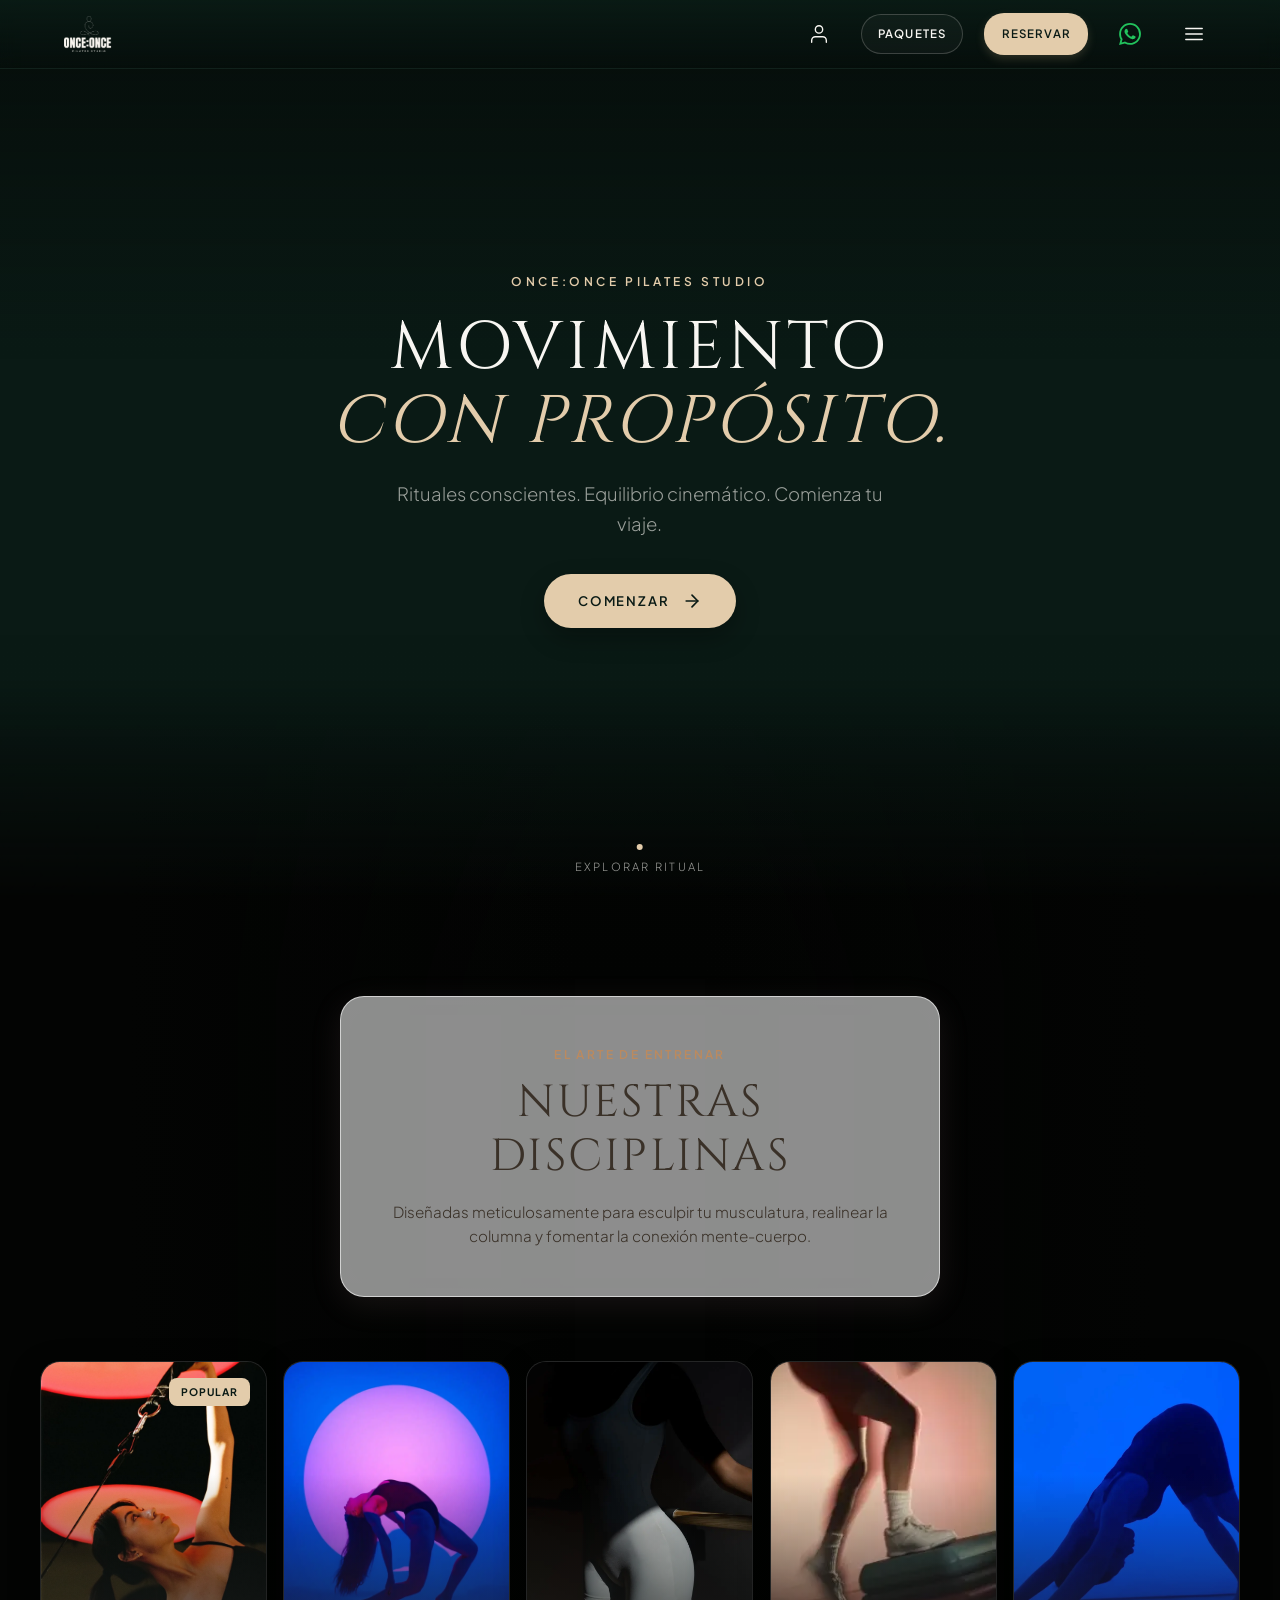
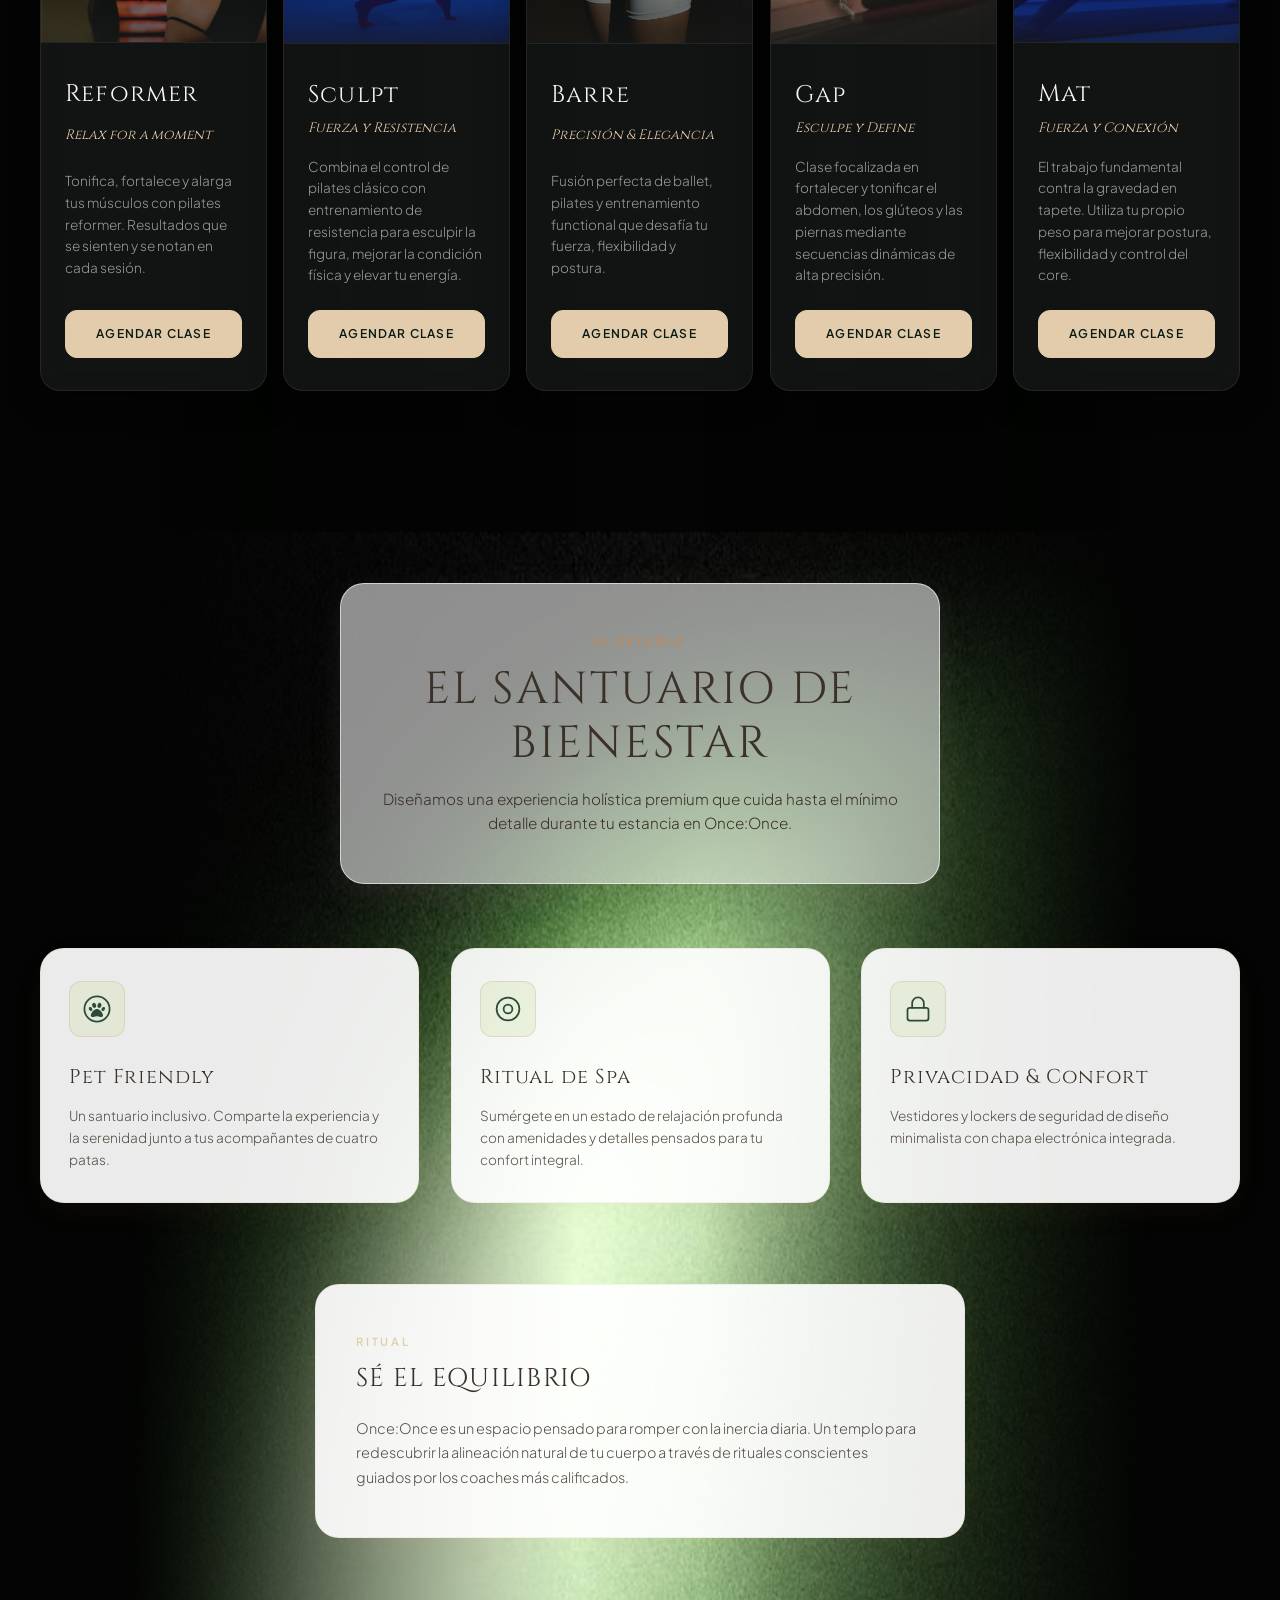
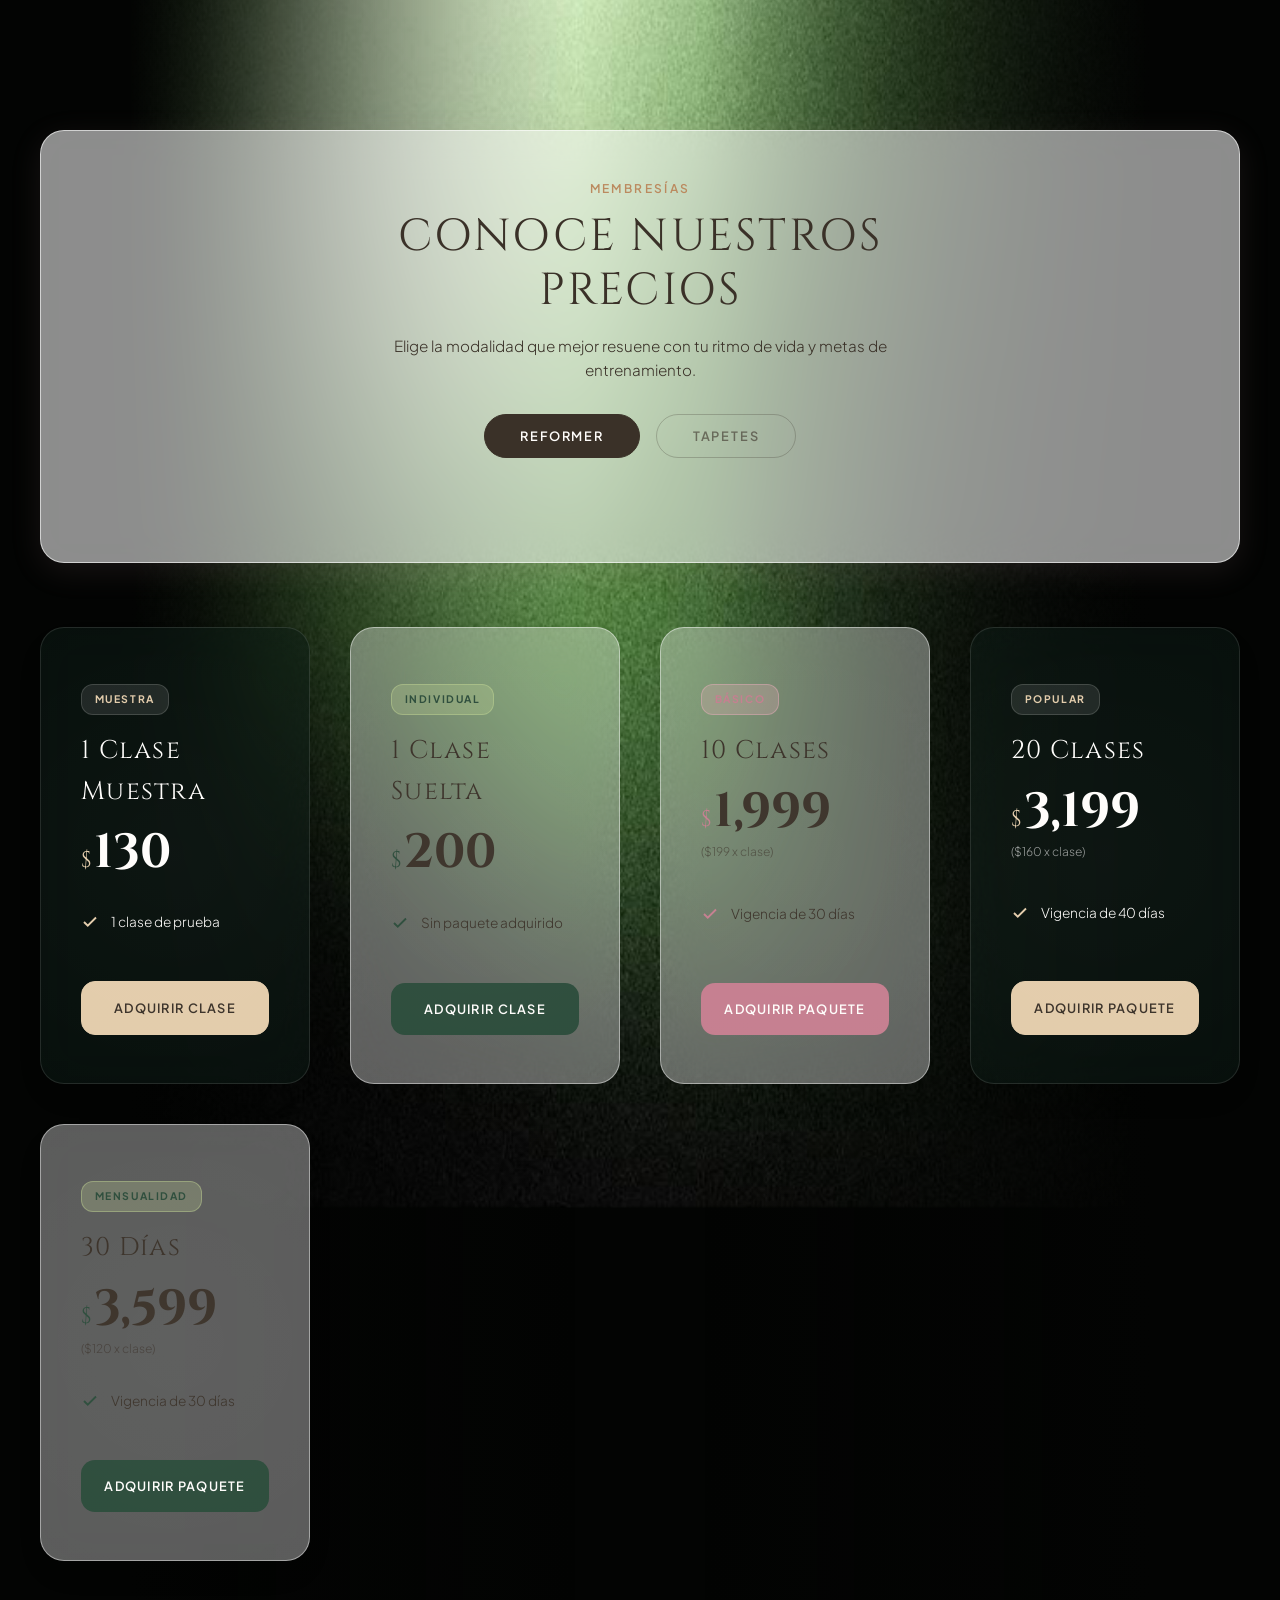
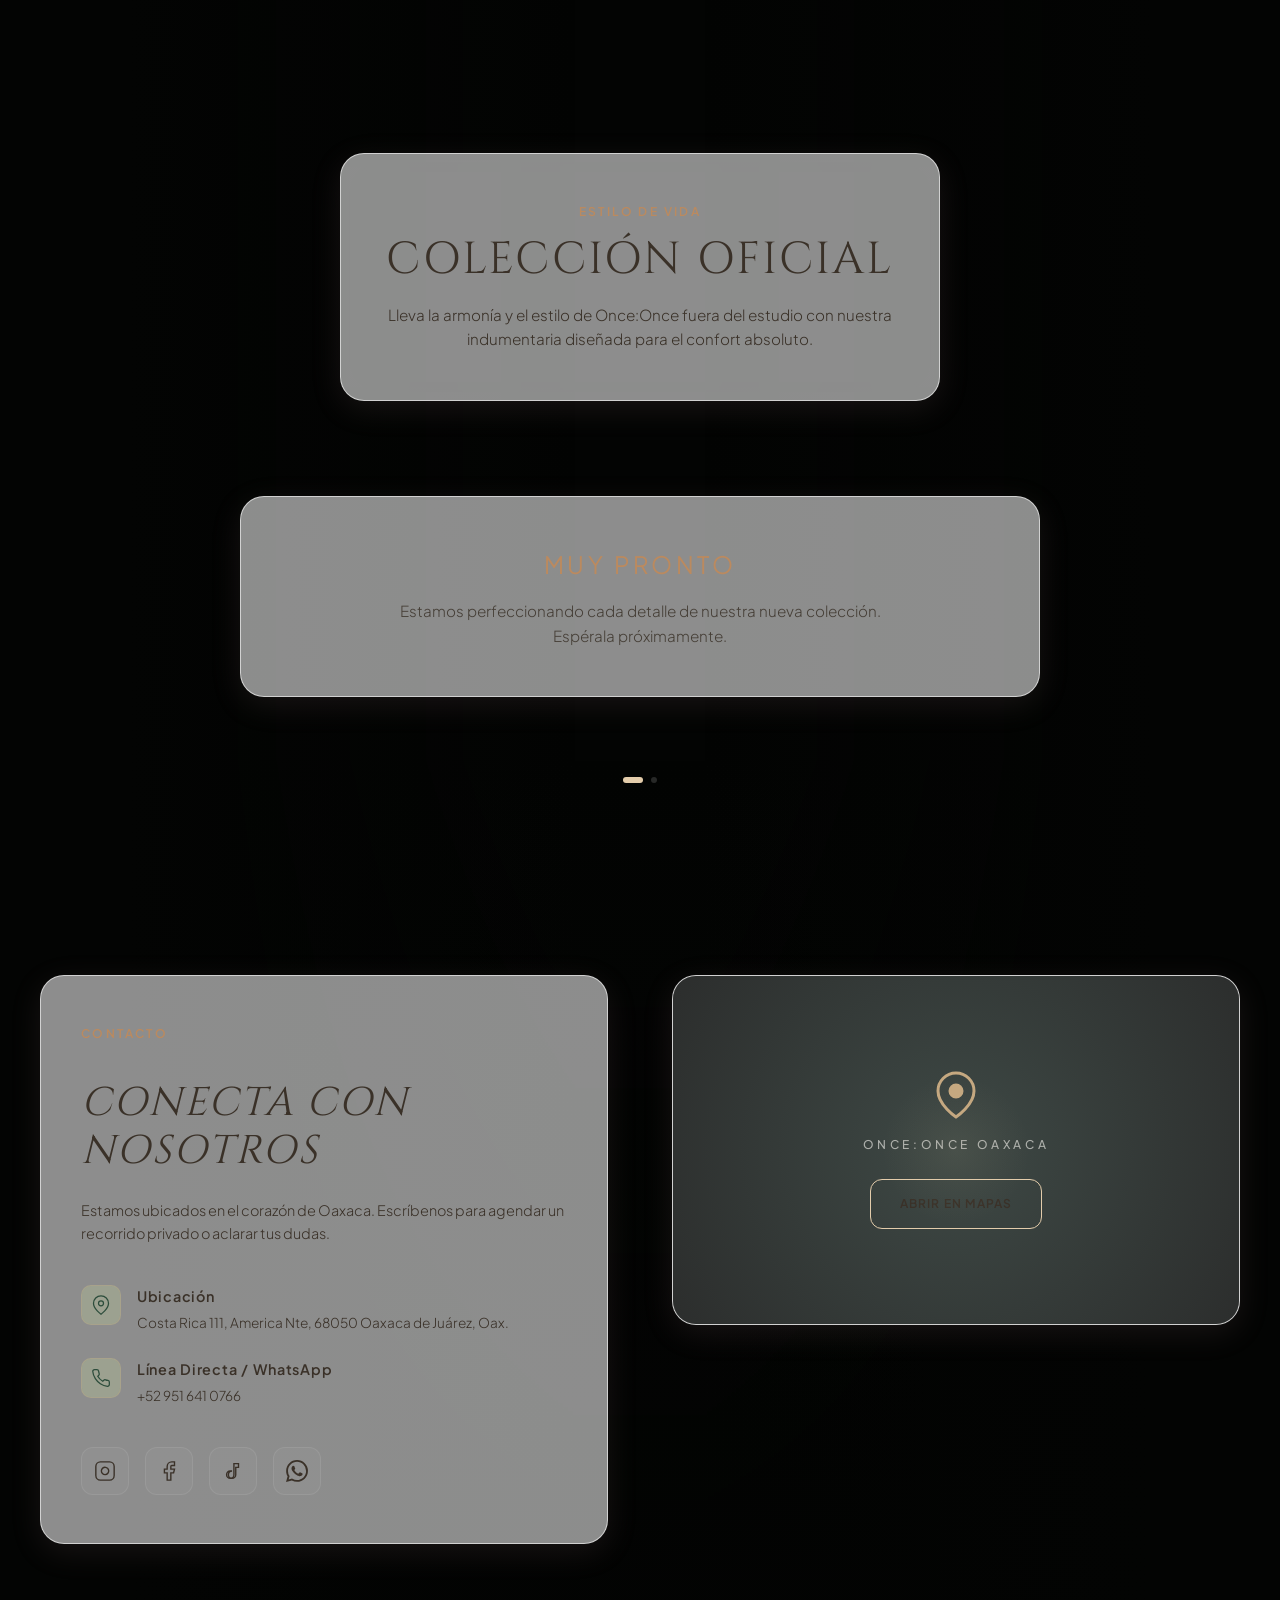
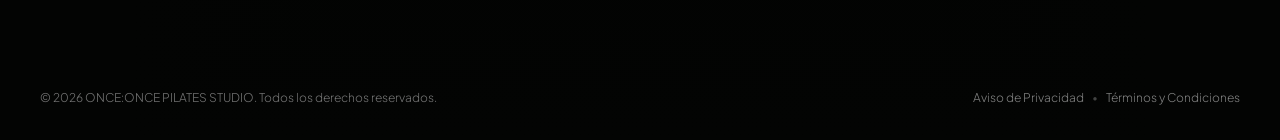
==== commit 3aca875e: "fix: implementar parallax sin position:fixed ni repaint usando translate3d en .main-background-image" ====
--- a/index.html
+++ b/index.html
@@ -19,8 +19,10 @@
     <link rel="stylesheet" href="index.css?v=2.0">
 </head>
 <body>
-    <!-- Fondo animado canvas -->
-    <div class="main-background"></div>
+    <!-- Fondo global con capa interna optimizada para GPU -->
+    <div class="main-background">
+        <div class="main-background-image"></div>
+    </div>
     
     <!-- El grano -->
     <div class="grain-overlay"></div>
--- a/index.css
+++ b/index.css
@@ -272,28 +272,44 @@
     transform: translateY(0) scale(0.96);
 }
 
-@media (max-width: 480px) {
+@media (max-width: 576px) {
+    .header-container {
+        width: 94%; /* Ancho óptimo para dar aire a los lados */
+        display: flex;
+        justify-content: space-between; /* Distribuye los 6 elementos de forma totalmente uniforme */
+        align-items: center;
+    }
+    
+    /* Promover todos los elementos hijos (Logo + 5 botones) al contenedor principal */
+    .header-logo, 
+    .header-nav {
+        display: contents;
+    }
+    
     .header-logo-img {
-        height: 22px;
+        height: 20px; /* Logo sutil y del mismo peso visual que el resto */
     }
+    
     .nav-cta-btn {
-        padding: 0.4rem 0.7rem;
-        font-size: 0.65rem;
+        padding: 0.4rem 0.65rem;
+        font-size: 0.62rem;
         min-height: 32px;
-        line-height: 18px;
+        line-height: 16px;
+        letter-spacing: 0.05em;
     }
+    
     .nav-text-link {
-        font-size: 0.65rem;
-        padding: 0.4rem 0.65rem;
+        display: flex;
+        padding: 0.4rem 0.6rem;
+        font-size: 0.62rem;
         min-height: 32px;
-        line-height: 1;
+        line-height: 16px;
+        letter-spacing: 0.05em;
     }
-    .header-nav {
-        gap: 0.25rem;
-    }
+    
     .nav-icon-btn {
-        width: 36px;
-        height: 36px;
+        width: 32px;
+        height: 32px;
     }
 }
 
@@ -1892,6 +1908,18 @@
     color: var(--color-bg-base);
 }
 
+/* Días pasados de la semana — bloqueados visualmente */
+.week-day-btn.day-past {
+    opacity: 0.3;
+    cursor: not-allowed;
+    filter: grayscale(1);
+    pointer-events: none;
+}
+.week-day-btn.day-past .day-name,
+.week-day-btn.day-past .day-num {
+    color: var(--color-text-muted);
+}
+
 .sessions-list {
     display: flex;
     flex-direction: column;
@@ -1972,6 +2000,11 @@
 
 .availability-badge.full {
     color: hsl(355, 70%, 50%);
+}
+
+.availability-badge.past {
+    color: hsla(0, 0%, 100%, 0.3);
+    font-style: italic;
 }
 
 .action-btn-agendar {
@@ -2005,6 +2038,28 @@
     border: 1px solid var(--glass-border);
     color: var(--color-text-muted) !important;
     cursor: not-allowed;
+}
+
+/* Clase horario pasado (ya no disponible hoy) */
+.session-slot.past-class {
+    opacity: 0.45;
+    filter: grayscale(0.4);
+    pointer-events: none; /* bloquea cualquier interacción */
+    position: relative;
+}
+.session-slot.past-class::after {
+    content: '';
+    position: absolute;
+    inset: 0;
+    border-radius: inherit;
+    background: repeating-linear-gradient(
+        -45deg,
+        transparent,
+        transparent 8px,
+        hsla(0, 0%, 0%, 0.06) 8px,
+        hsla(0, 0%, 0%, 0.06) 9px
+    );
+    pointer-events: none;
 }
 
 /* 13. COMPRA MERCH MODAL DESIGN */
@@ -2981,24 +3036,27 @@
 
 /* === FONDO AURA CINEMÁTICA CANVAS === */
 .main-background {
-    position: fixed;
+    position: absolute; /* Evita repintados forzados al cambiar viewport en scroll */
     top: 0;
     left: 0;
-    width: 100%;
-    height: 100%;
+    right: 0;
+    bottom: 0;
     z-index: -2;
     pointer-events: none;
-    background-color: #030403; /* Color oscuro base para los bordes */
+    overflow: hidden;
+    background-color: #030403; /* Color oscuro base de respaldo */
+}
+
+.main-background-image {
+    position: absolute;
+    inset: -15vh 0; /* Margen superior/inferior para contener el desplazamiento del parallax */
     background-image: url('./assets/fondo-oficial-estudio.webp');
     background-size: contain; 
     background-position: center;
     background-repeat: no-repeat;
     
-    /* === OPTIMIZACIÓN DE RENDIMIENTO (GPU) === */
-    will-change: background-position;
-    transform: translateZ(0);
-    
-    /* Eliminamos la máscara aquí para usar un ::after más preciso en los laterales */
+    /* === RUTA DE COMPOSICIÓN GPU OPTIMIZADA === */
+    will-change: transform;
 }
 
 /* Capa superpuesta para difuminar perfectamente los bordes rectos de la imagen (laterales y top/bottom) */
@@ -3018,8 +3076,8 @@
 }
 
 @media (max-width: 768px) {
-    .main-background {
-        background-size: 130% 130%; /* Da holgura (slack) para que el parallax respire sin mostrar cortes */
+    .main-background-image {
+        background-size: 130% auto; /* Da holgura (slack) para que el parallax respire en móviles */
     }
 }
 
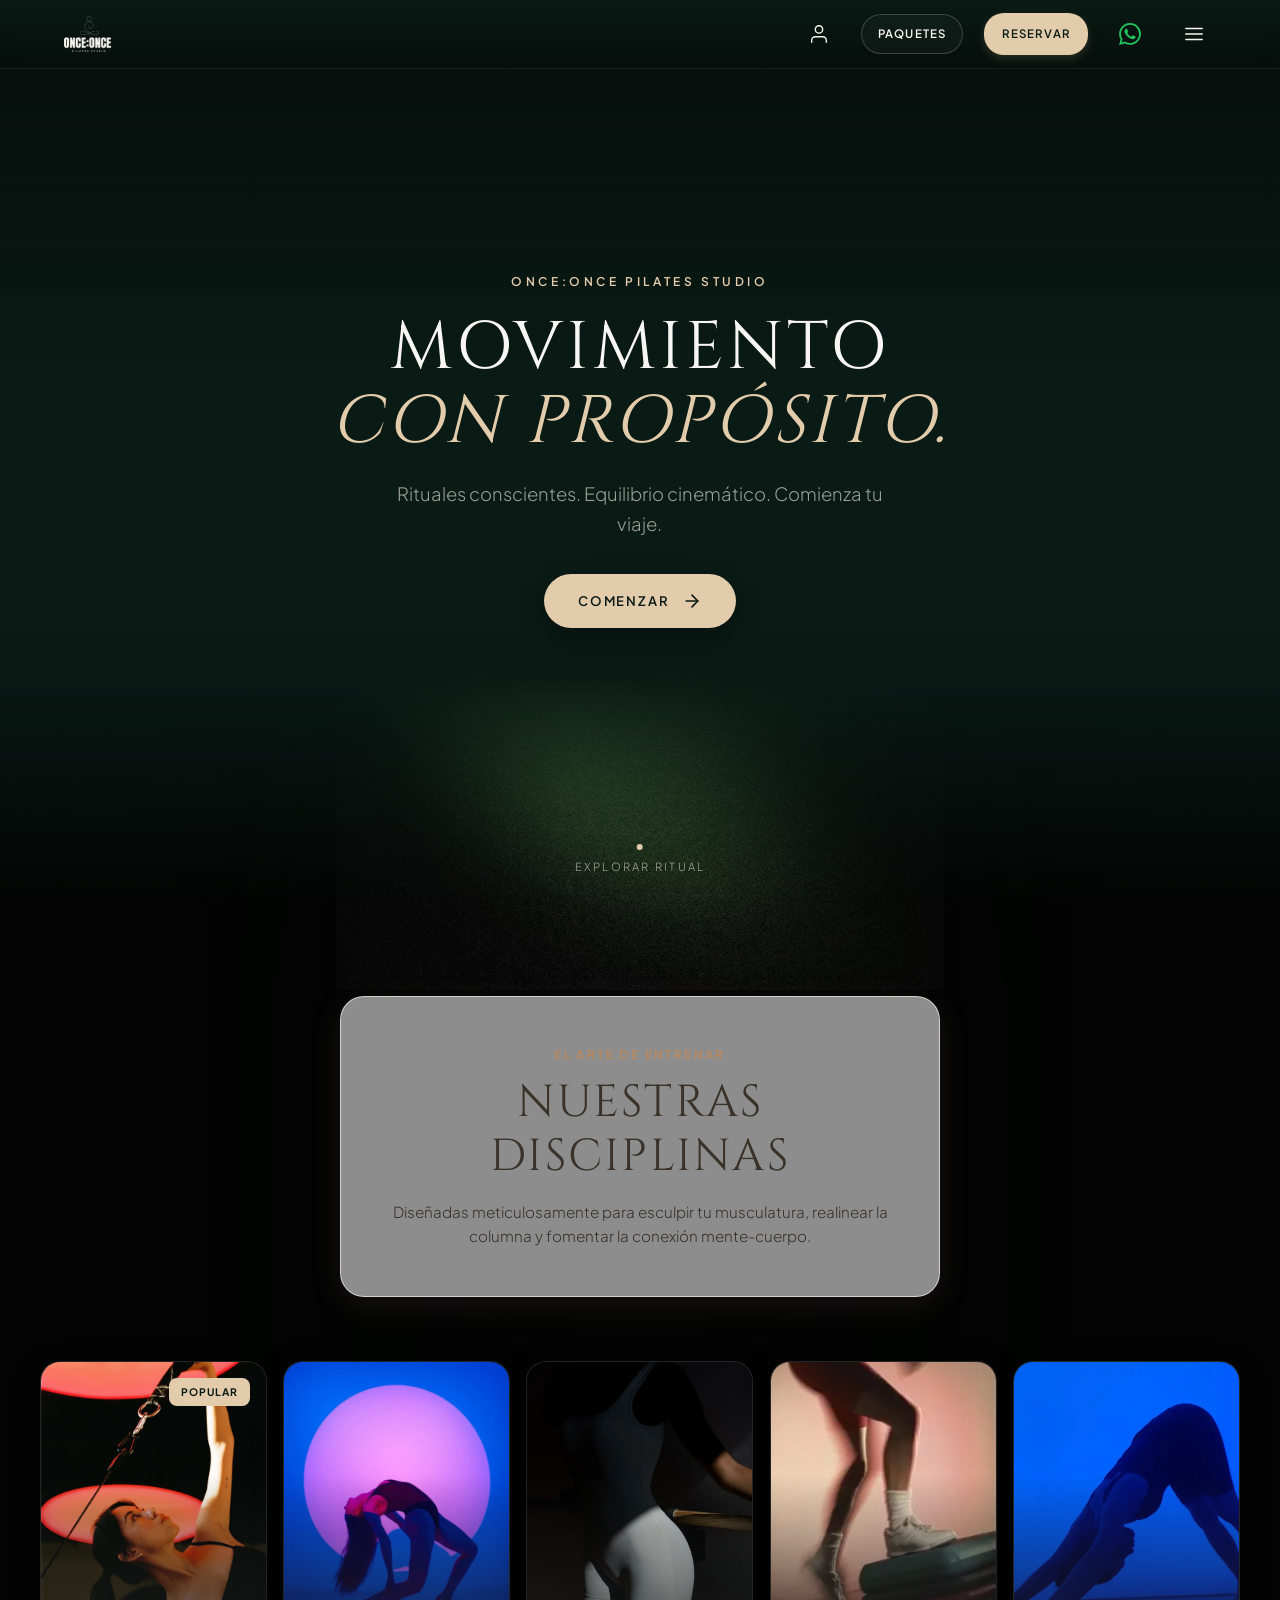
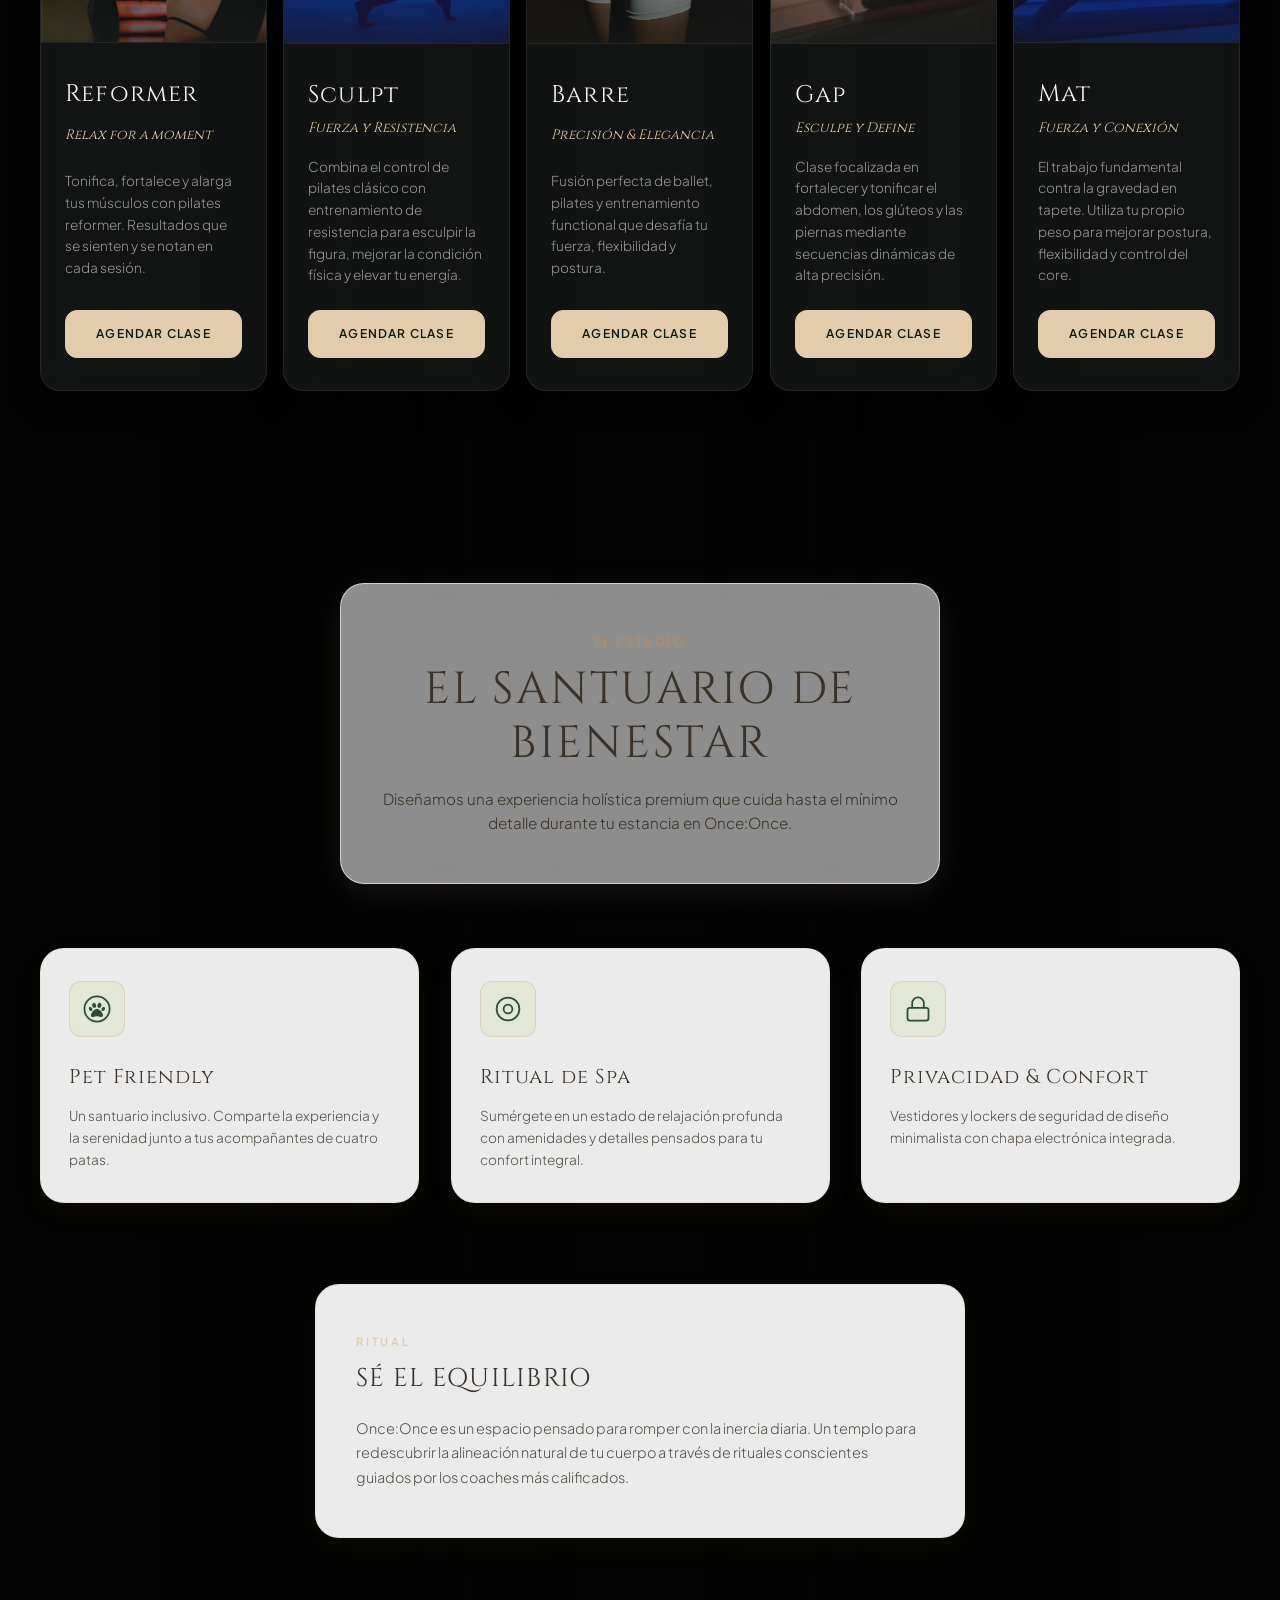
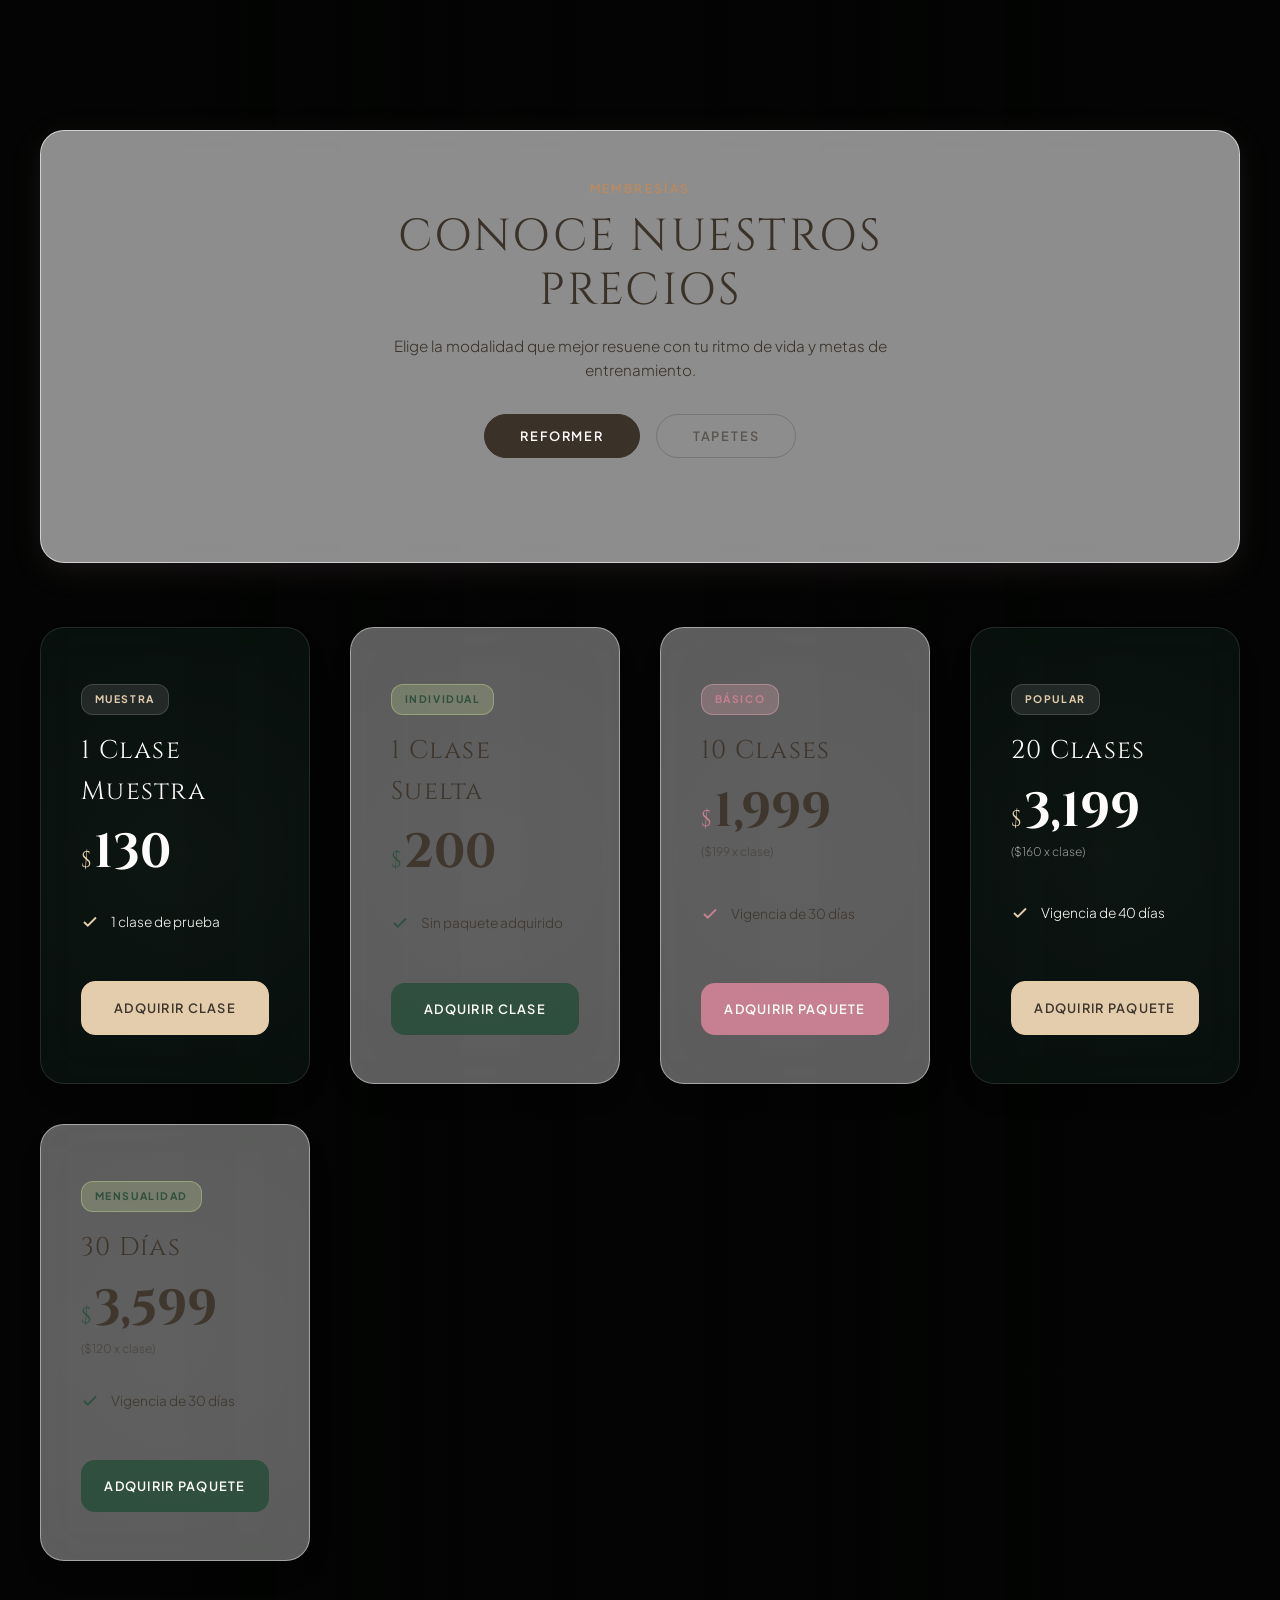
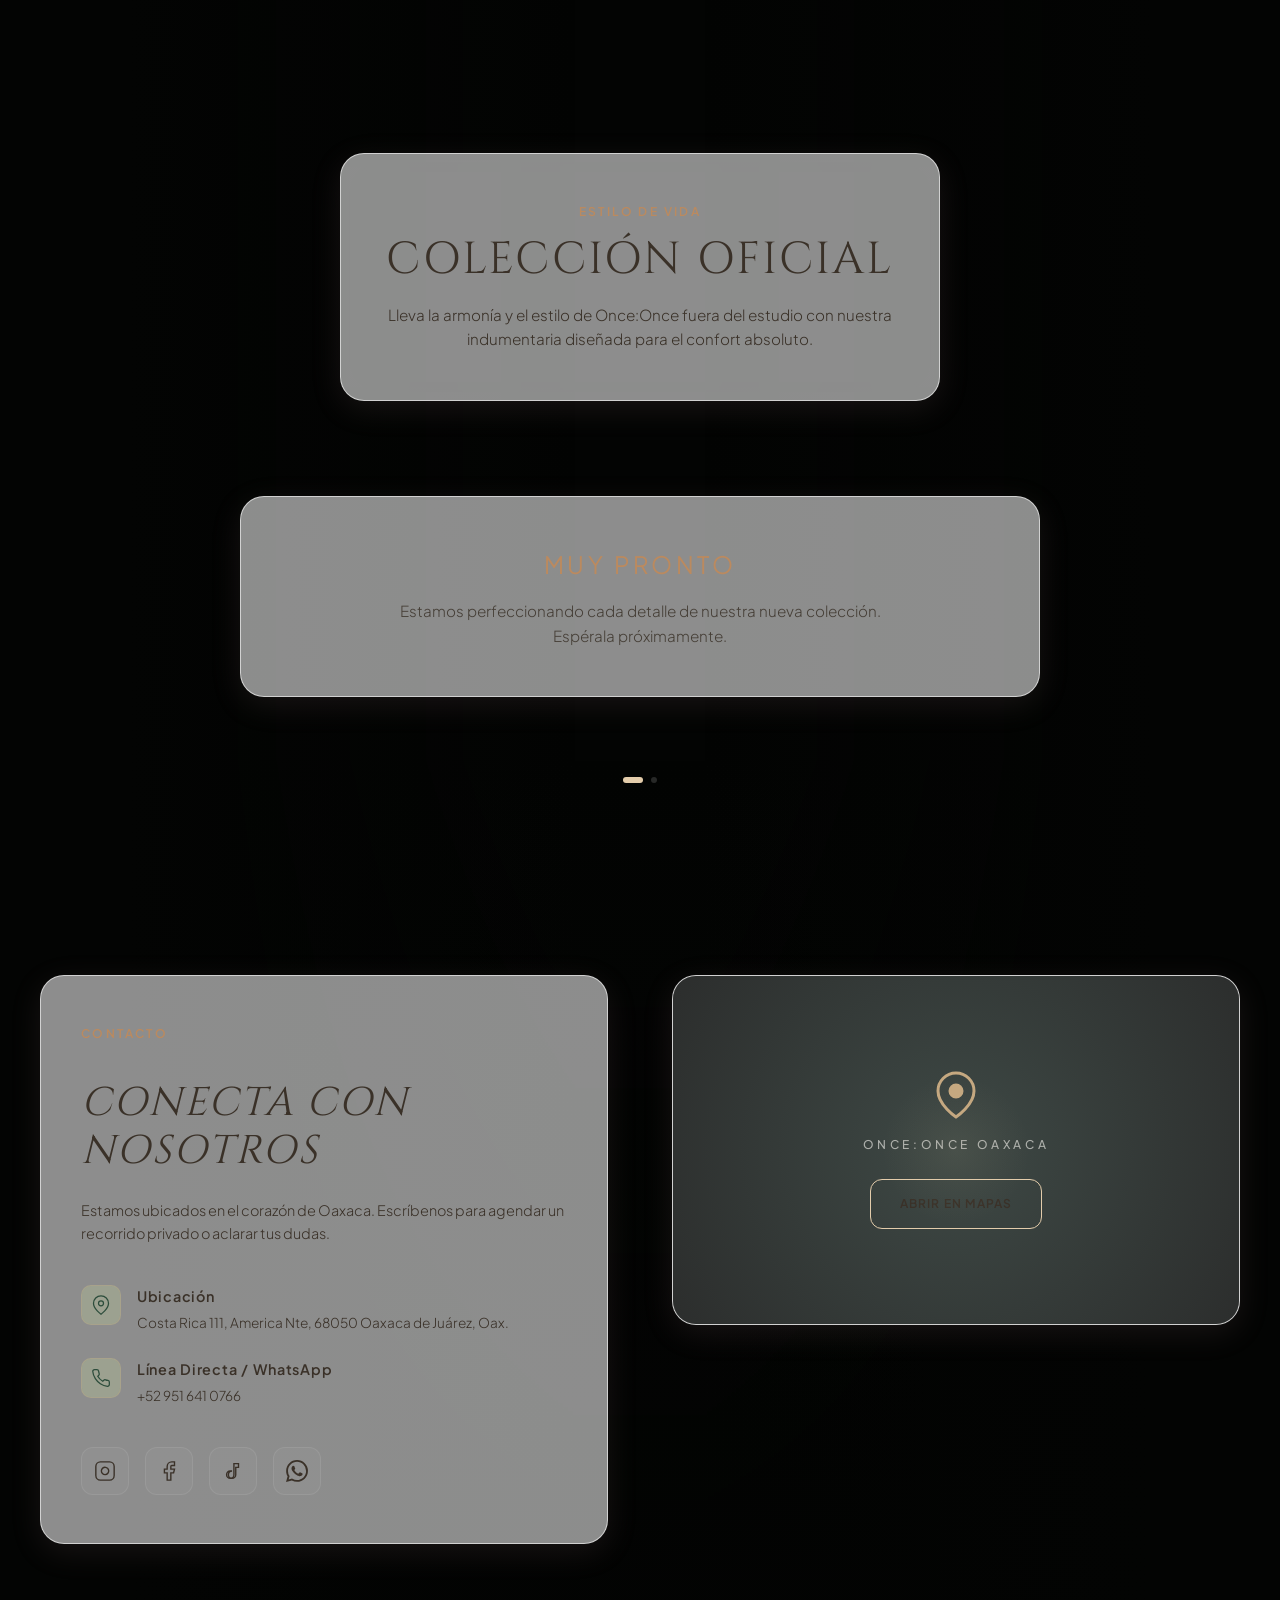
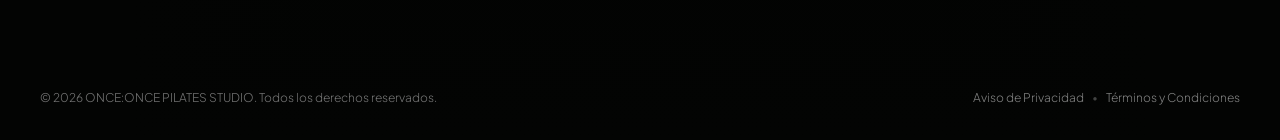
==== commit f49a5956: "feat(admin): date picker, título dinámico y resumen de agenda" ====
--- a/index.html
+++ b/index.html
@@ -947,7 +947,13 @@
                         <p><strong>Historial de Lesiones:</strong> <span id="user-injuries">-</span></p>
                     </div>
                     
-                    <h3 class="panel-section-title">MIS RESERVAS</h3>
+                    <div class="panel-header-row">
+                        <div>
+                            <h3 class="panel-section-title" id="admin-agenda-title">MIS RESERVAS</h3>
+                            <p class="panel-section-subtitle" id="admin-agenda-summary"></p>
+                        </div>
+                        <div id="admin-date-filter-container"></div>
+                    </div>
                     <div class="table-responsive">
                         <table class="account-table">
                             <thead>
--- a/index.css
+++ b/index.css
@@ -441,6 +441,10 @@
     object-fit: cover;
     opacity: 0;
     animation: etherealCrossfade 48s infinite;
+}
+
+/* Clase dinámica gestionada por JS para optimizar GPU en Safari */
+.carousel-img.is-animating {
     will-change: transform, opacity;
 }
 
@@ -3049,7 +3053,10 @@
 
 .main-background-image {
     position: absolute;
-    inset: -15vh 0; /* Margen superior/inferior para contener el desplazamiento del parallax */
+    top: -10vh; /* Centrado relativo al viewport con margen para el parallax */
+    left: 0;
+    width: 100%;
+    height: 120vh; /* Alto fijo relativo al viewport para centrar la imagen en la pantalla inicial */
     background-image: url('./assets/fondo-oficial-estudio.webp');
     background-size: contain; 
     background-position: center;
@@ -3103,3 +3110,85 @@
     background: transparent !important;
 }
 
+/* ============================================================
+   ADMIN DATE PICKER - ESTILO PREMIUM
+   ============================================================ */
+.panel-header-row {
+    display: flex;
+    justify-content: space-between;
+    align-items: flex-start;
+    flex-wrap: wrap;
+    gap: 1rem;
+    margin-bottom: 1.5rem;
+}
+
+.panel-header-row .panel-section-title {
+    margin-bottom: 0.25rem;
+}
+
+.panel-section-subtitle {
+    font-size: 0.75rem;
+    color: var(--color-text-muted);
+    font-weight: 400;
+    letter-spacing: 0.05em;
+    margin: 0;
+}
+
+.admin-date-input {
+    background: rgba(255, 255, 255, 0.05);
+    border: 1px solid rgba(197, 168, 128, 0.25);
+    color: var(--color-gold);
+    padding: 0.5rem 0.75rem;
+    border-radius: 8px;
+    font-family: var(--font-sans);
+    font-size: 0.75rem;
+    font-weight: 500;
+    letter-spacing: 0.05em;
+    cursor: pointer;
+    outline: none;
+    transition: var(--transition-fast);
+    min-height: 40px;
+    min-width: 130px;
+}
+
+.admin-date-input:hover {
+    border-color: var(--color-gold);
+    background: rgba(255, 255, 255, 0.08);
+}
+
+.admin-date-input:focus {
+    border-color: var(--color-gold);
+    box-shadow: 0 0 12px rgba(197, 168, 128, 0.15);
+}
+
+/* Icono del calendario en iOS/Android */
+.admin-date-input::-webkit-calendar-picker-indicator {
+    cursor: pointer;
+    filter: invert(0.7) sepia(1) saturate(0.3) hue-rotate(5deg);
+    opacity: 0.6;
+    padding: 4px;
+}
+
+.admin-date-input::-webkit-calendar-picker-indicator:hover {
+    opacity: 1;
+}
+
+/* Para Firefox */
+.admin-date-input::-moz-calendar-picker-indicator {
+    cursor: pointer;
+    filter: invert(0.7) sepia(1) saturate(0.3) hue-rotate(5deg);
+    opacity: 0.6;
+}
+
+/* En móviles, el input ocupa todo el ancho */
+@media (max-width: 480px) {
+    .panel-header-row {
+        flex-direction: column;
+        align-items: stretch;
+    }
+    
+    .admin-date-input {
+        width: 100%;
+        min-width: unset;
+    }
+}
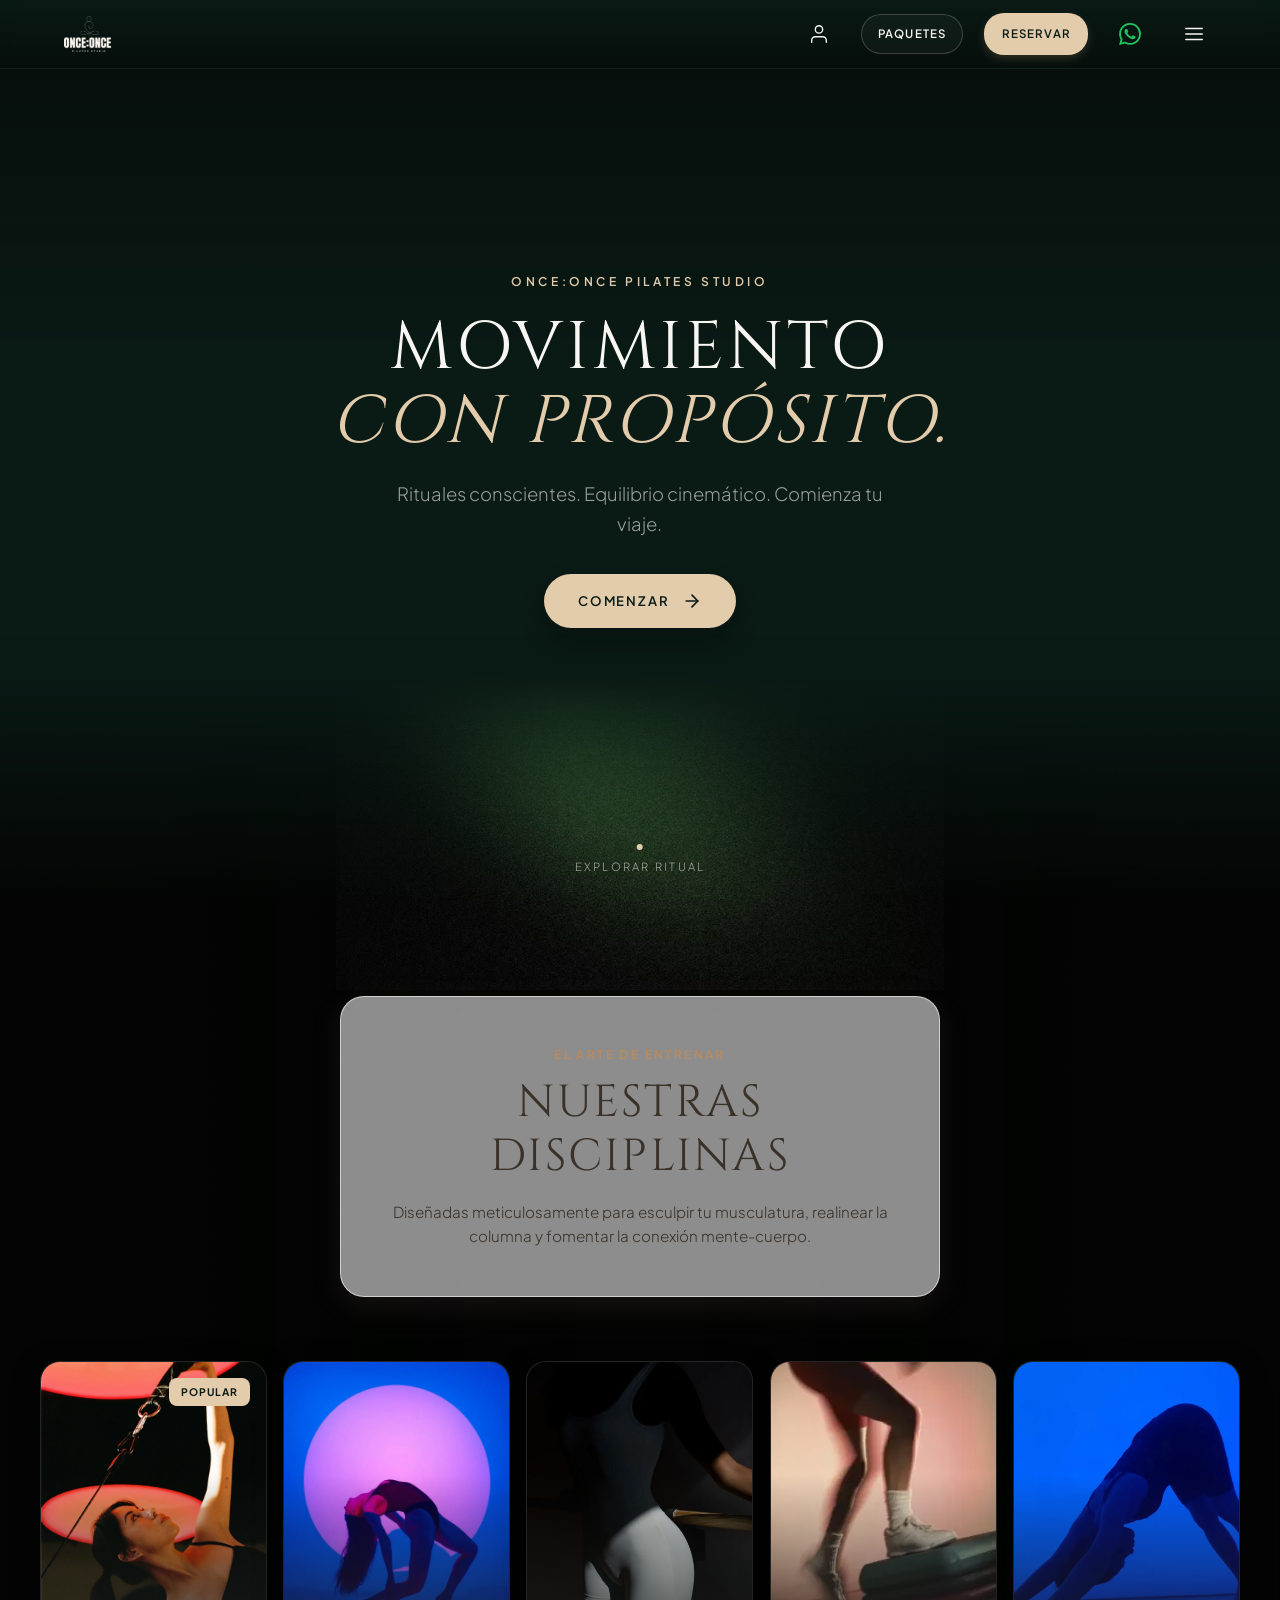
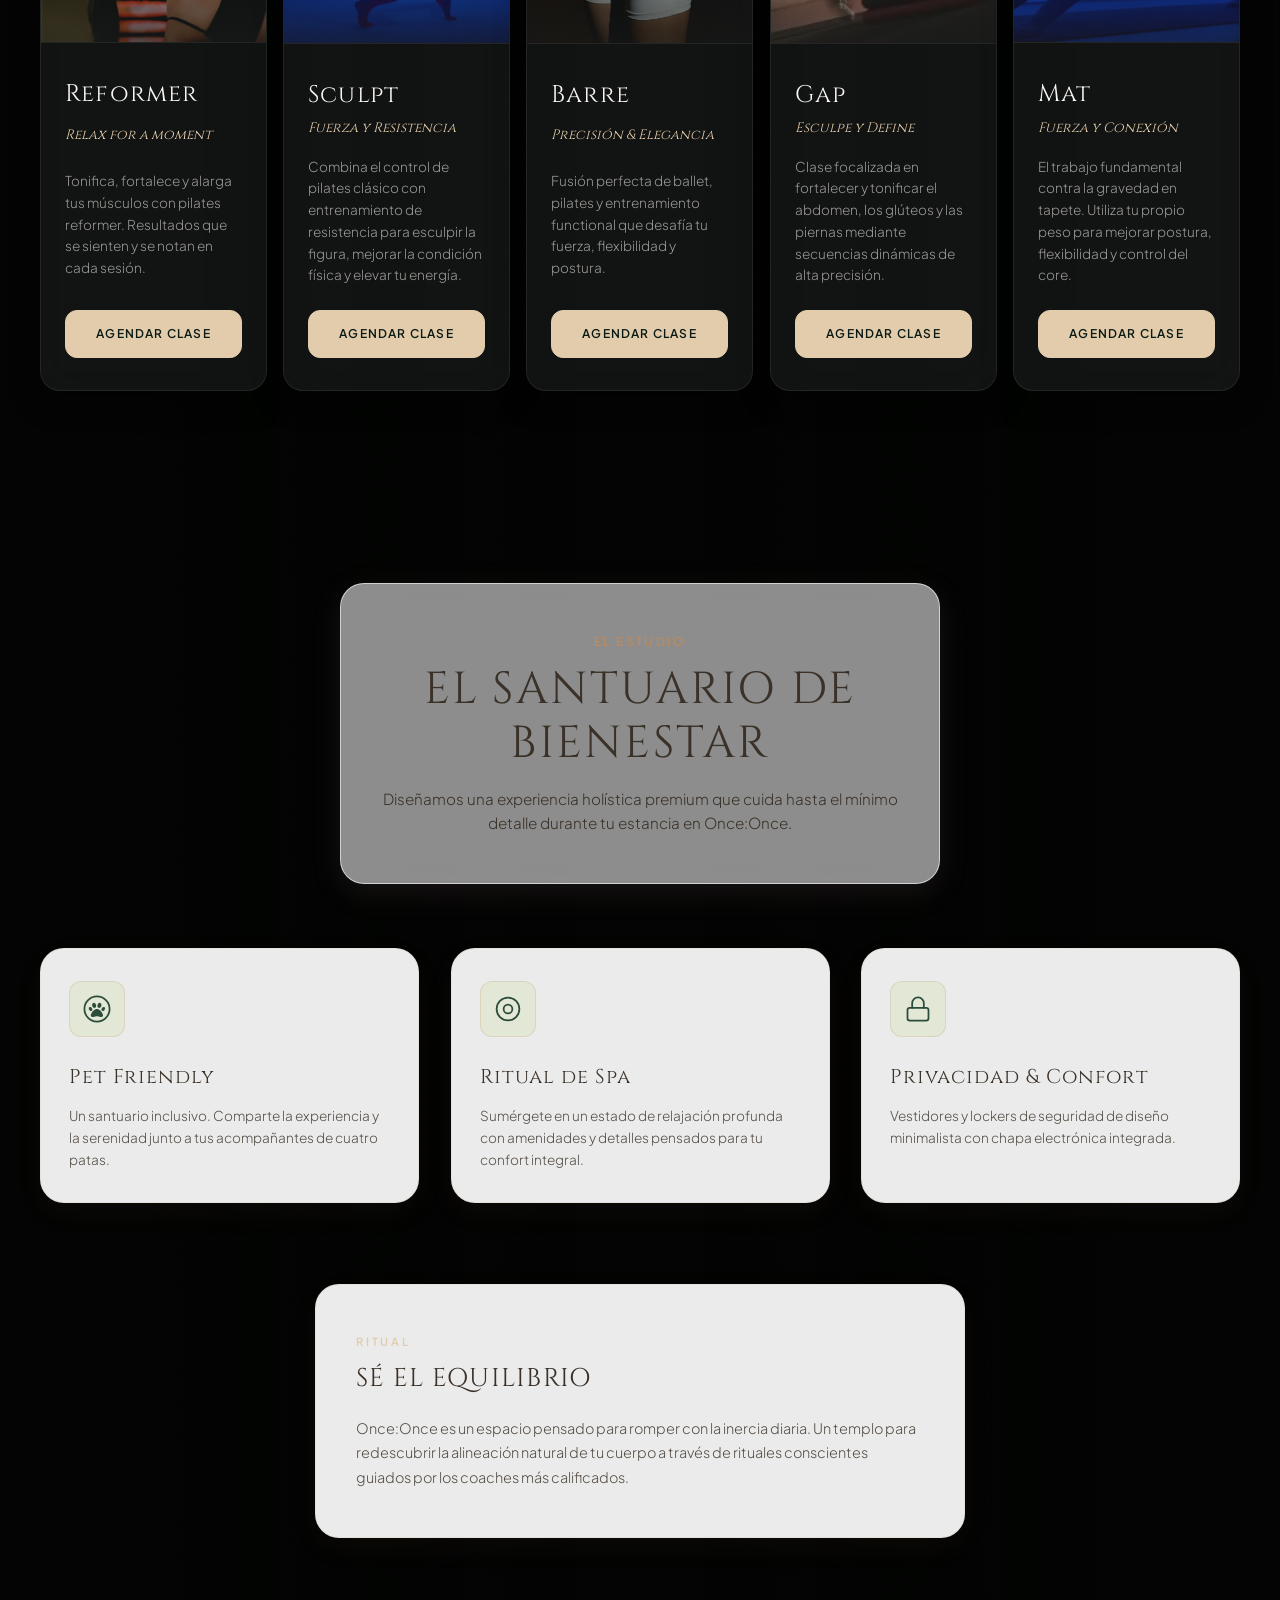
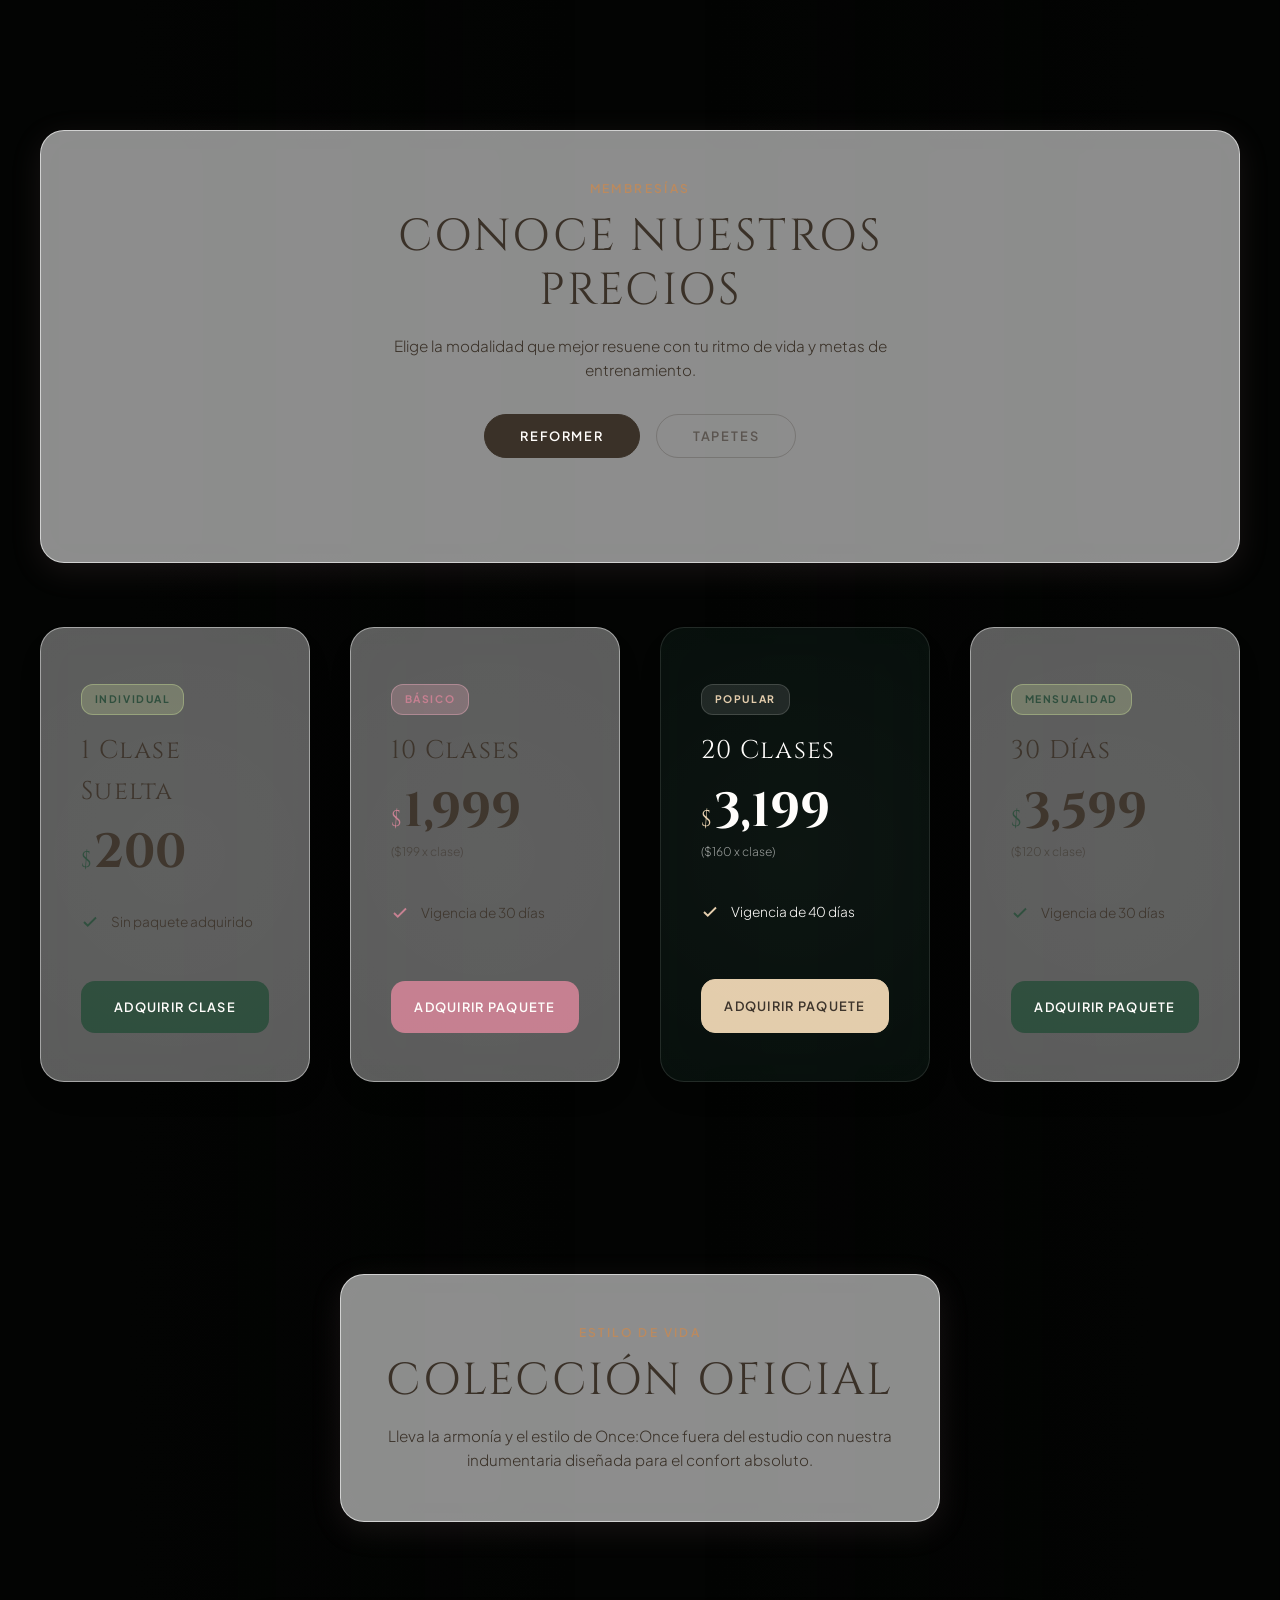
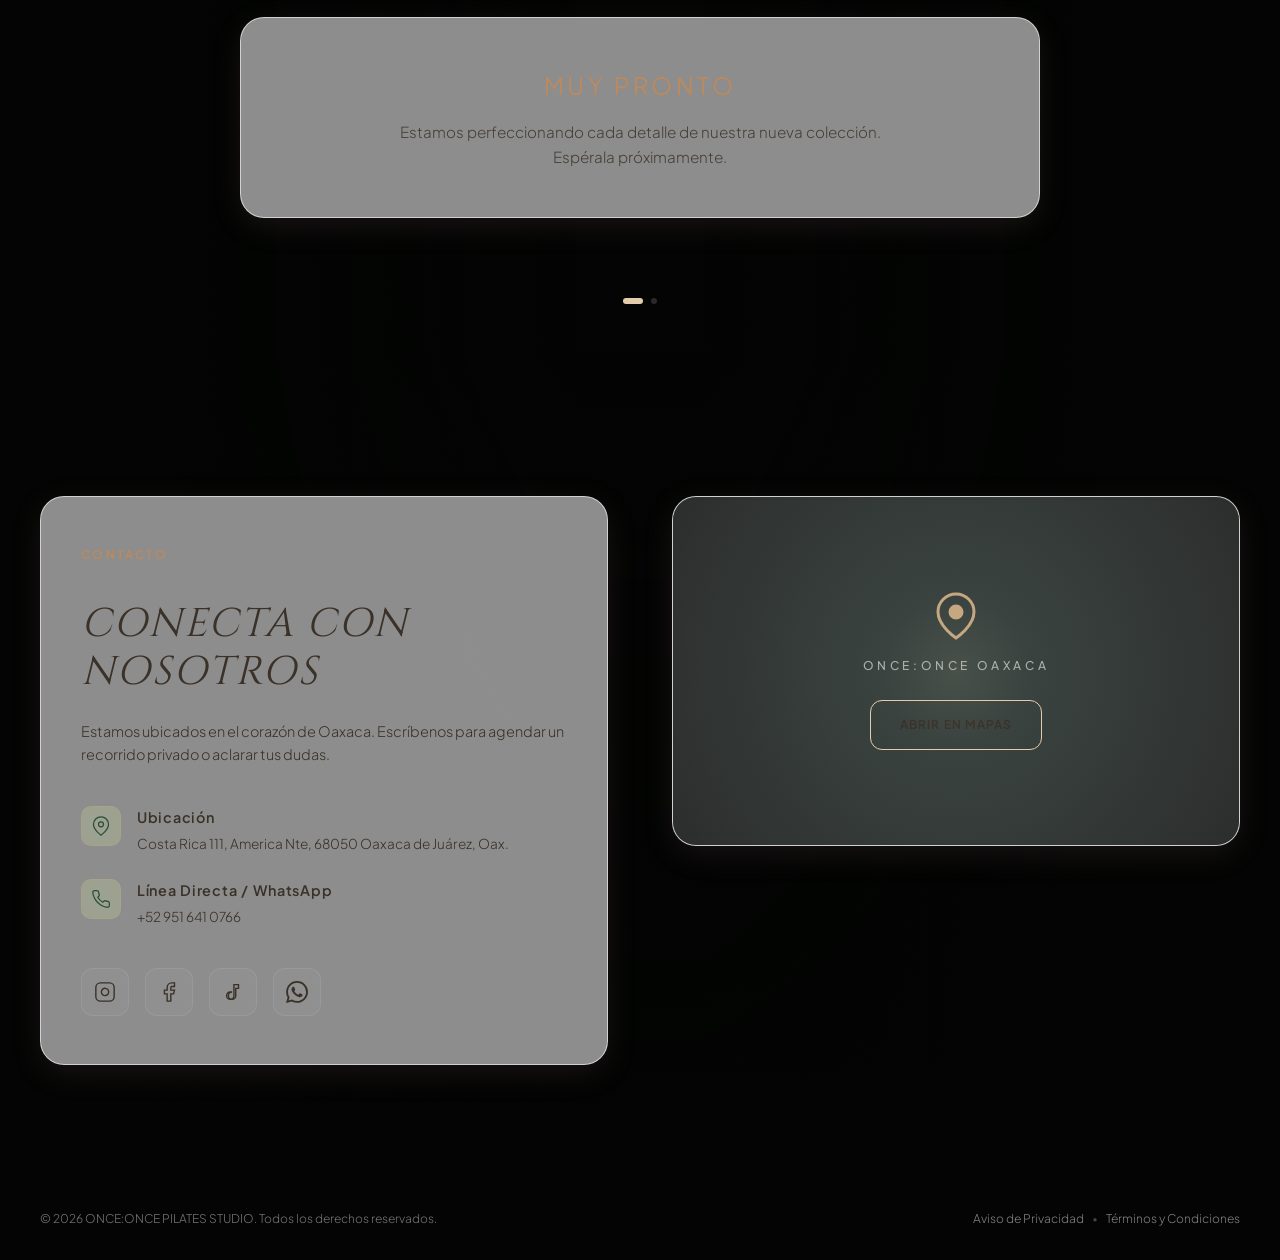
==== commit 4cdd8339: "chore: remover paquete de 1 Clase Muestra de" ====
--- a/index.html
+++ b/index.html
@@ -303,28 +303,6 @@
 
                 <!-- Contenido General de Paquetes -->
                 <div class="packages-grid" data-tab-content="reformer">
-                    <!-- Paquete 1: 1 Clase Muestra -->
-                    <div class="package-card sapphire-card scroll-reveal">
-                        <div class="card-glow"></div>
-                        <div class="package-header">
-                            <span class="package-badge">MUESTRA</span>
-                            <h3 class="package-name">1 Clase Muestra</h3>
-                            <div class="package-price">
-                                <span class="price-currency">$</span>
-                                <span class="price-amount">130</span>
-                            </div>
-                        </div>
-                        <ul class="package-features">
-                            <li>
-                                <svg class="check-icon" viewBox="0 0 24 24" width="18" height="18" fill="none" stroke="currentColor" stroke-width="2.5"><polyline points="20 6 9 17 4 12"></polyline></svg>
-                                1 clase de prueba
-                            </li>
-                        </ul>
-                        <div class="package-action">
-                            <button class="package-btn btn-sapphire" data-package-category="General" data-package-name="1 Clase Muestra" data-package-price="130">ADQUIRIR CLASE</button>
-                        </div>
-                    </div>
-
                     <!-- Paquete 2: 1 Clase Suelta -->
                     <div class="package-card emerald-card scroll-reveal">
                         <div class="card-glow"></div>
@@ -419,28 +397,6 @@
 
                 <!-- Contenido Tapetes (Idéntico a Reformer según imagen de precios) -->
                 <div class="packages-grid hidden" data-tab-content="tapetes">
-                    <!-- Paquete 1: 1 Clase Muestra -->
-                    <div class="package-card sapphire-card scroll-reveal">
-                        <div class="card-glow"></div>
-                        <div class="package-header">
-                            <span class="package-badge">MUESTRA</span>
-                            <h3 class="package-name">1 Clase Muestra</h3>
-                            <div class="package-price">
-                                <span class="price-currency">$</span>
-                                <span class="price-amount">130</span>
-                            </div>
-                        </div>
-                        <ul class="package-features">
-                            <li>
-                                <svg class="check-icon" viewBox="0 0 24 24" width="18" height="18" fill="none" stroke="currentColor" stroke-width="2.5"><polyline points="20 6 9 17 4 12"></polyline></svg>
-                                1 clase de prueba
-                            </li>
-                        </ul>
-                        <div class="package-action">
-                            <button class="package-btn btn-sapphire" data-package-category="General" data-package-name="1 Clase Muestra" data-package-price="130">ADQUIRIR CLASE</button>
-                        </div>
-                    </div>
-
                     <!-- Paquete 2: 1 Clase Suelta -->
                     <div class="package-card emerald-card scroll-reveal">
                         <div class="card-glow"></div>
--- a/index.css
+++ b/index.css
@@ -2537,6 +2537,12 @@
     border: 1px solid rgba(197, 168, 128, 0.2);
 }
 
+.status-badge.rejected {
+    background-color: rgba(220, 53, 69, 0.12);
+    color: #dc3545;
+    border: 1px solid rgba(220, 53, 69, 0.2);
+}
+
 /* Botones del Tablero */
 .action-confirm-btn {
     background-color: transparent;
